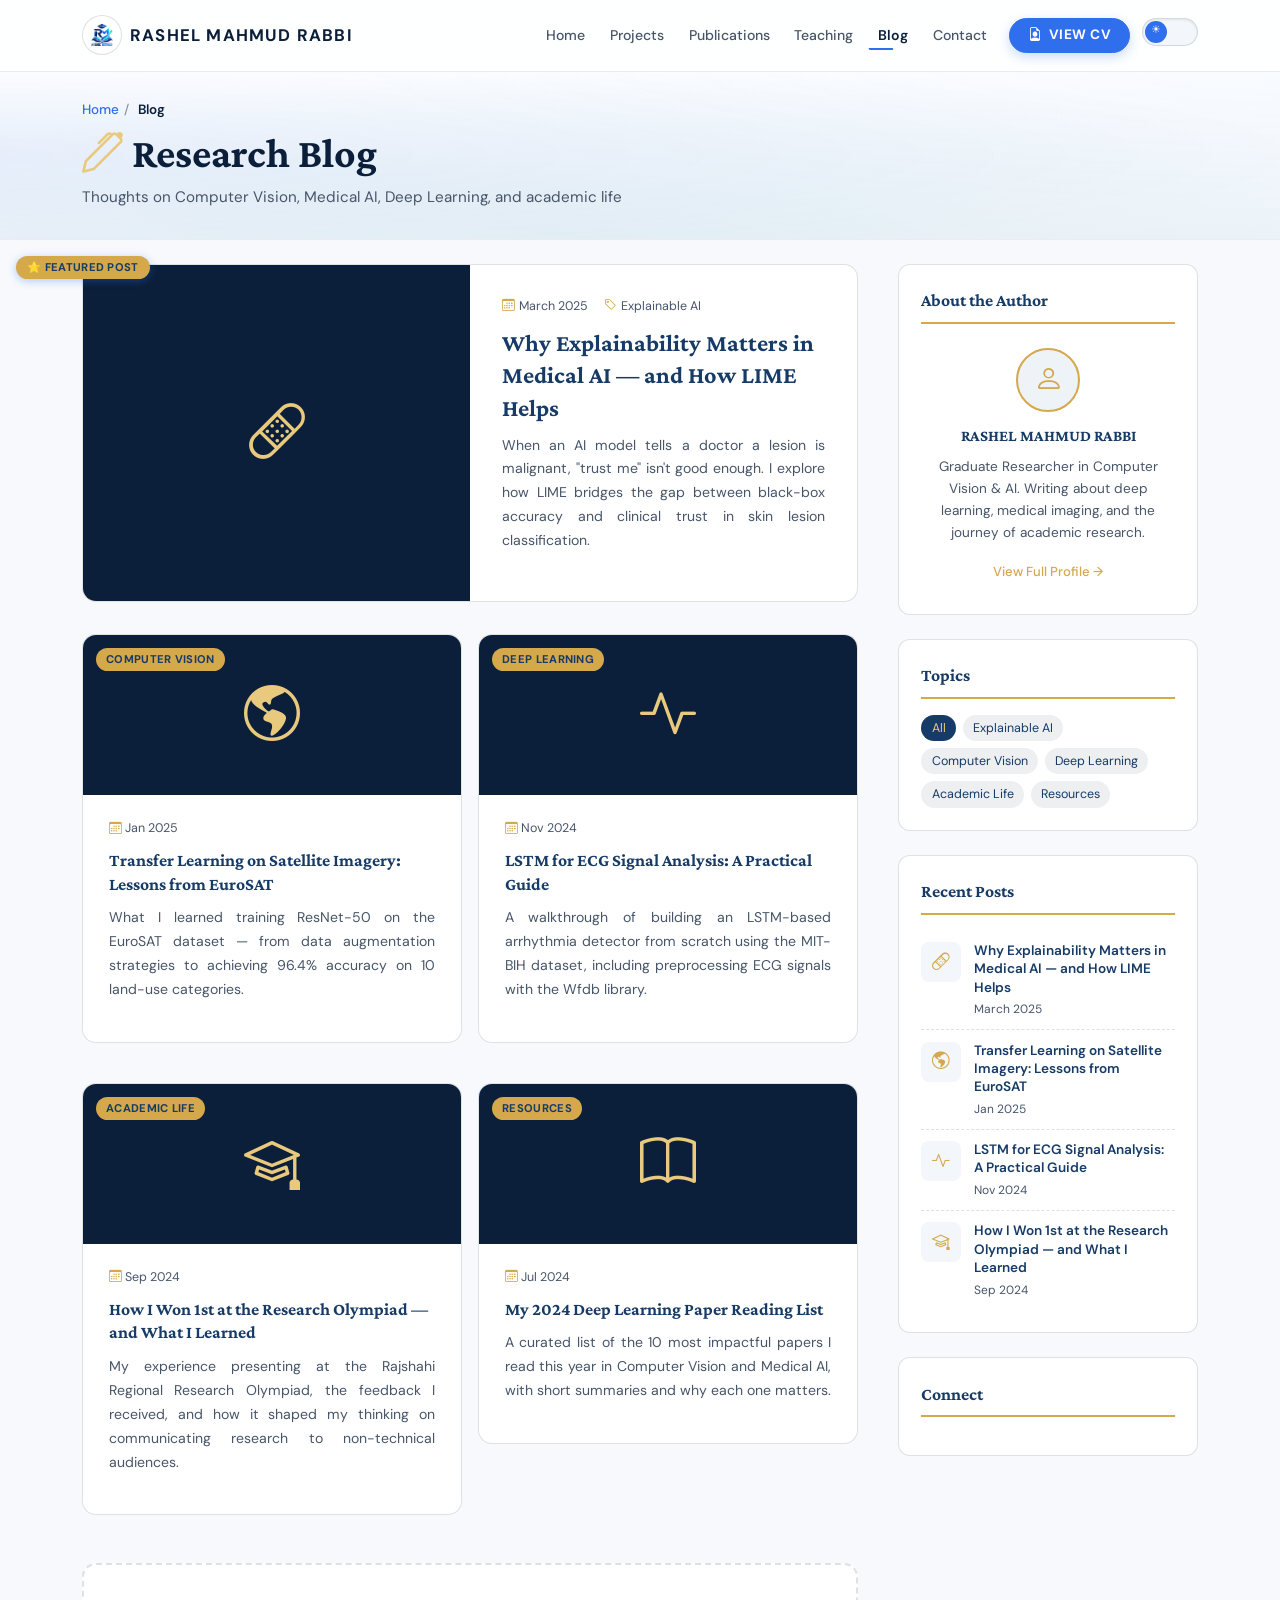
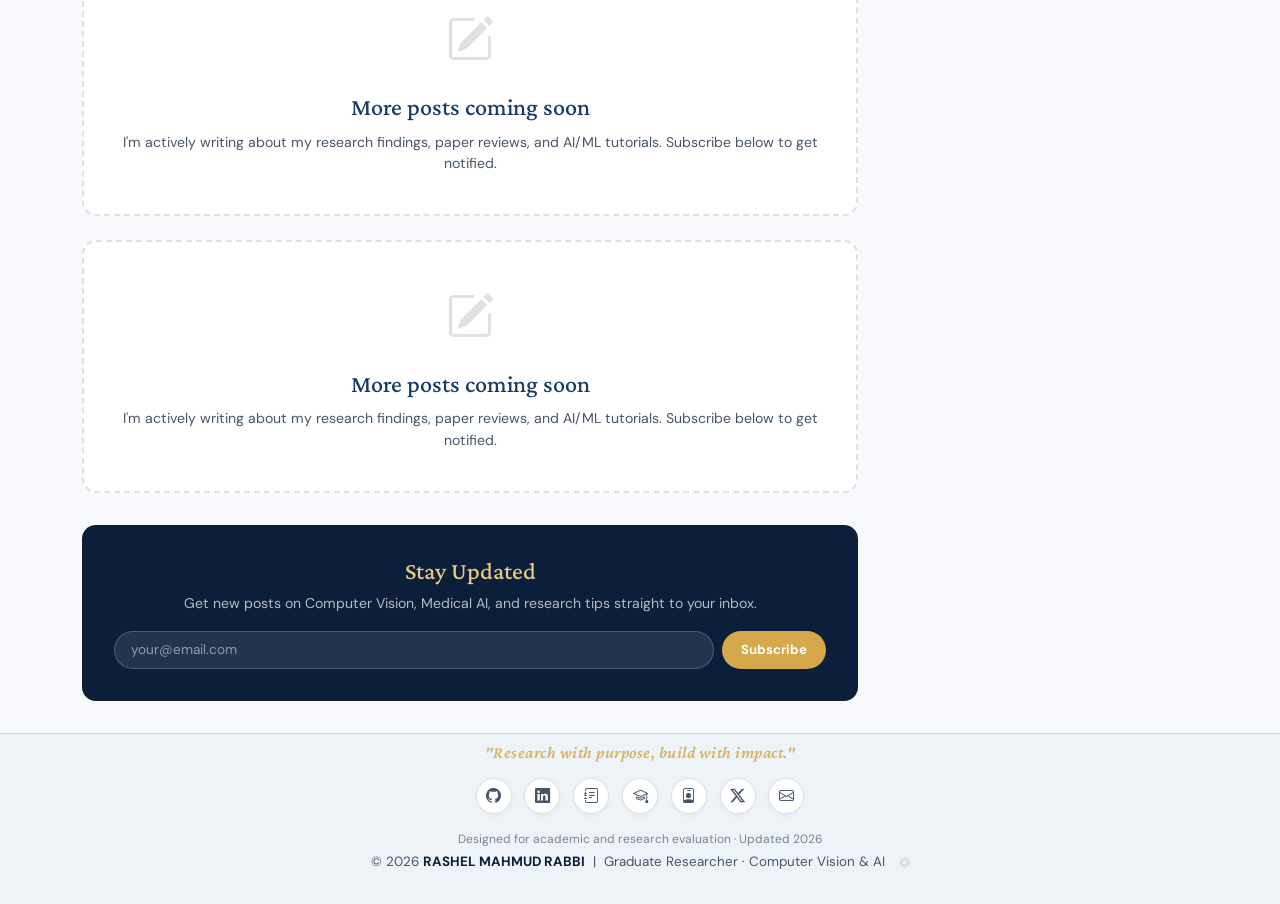
==== blog/index.html @ 988adbd8 "feat: add hidden admin panel icon to footer" ====
<!DOCTYPE html>
<html lang="en">
<head>
  <meta charset="UTF-8"/>
  <meta name="viewport" content="width=device-width, initial-scale=1.0"/>
  <title>Blog – RASHEL MAHMUD RABBI</title>
  <meta name="description" content="Research blog by Rashel Mahmud Rabbi focusing on Computer Vision, Medical AI, Deep Learning, and academic insights."/>
  <!-- Open Graph -->
  <meta property="og:type" content="blog"/>
  <meta property="og:title" content="Blog – RASHEL MAHMUD RABBI"/>
  <meta property="og:description" content="Thoughts on Computer Vision, Medical AI, Deep Learning, and academic life."/>
  <meta property="og:url" content="https://rashelmahmudrabbi.github.io/blog/index.html"/>
  <meta property="og:image" content="https://rashelmahmudrabbi.github.io/media/profile/Prof._Passport_size_image.jpg"/>
  <meta property="og:site_name" content="RASHEL MAHMUD RABBI"/>
  <!-- Twitter Card -->
  <meta name="twitter:card" content="summary_large_image"/>
  <meta name="twitter:title" content="Blog – RASHEL MAHMUD RABBI"/>
  <meta name="twitter:description" content="Thoughts on Computer Vision, Medical AI, Deep Learning, and academic life."/>
  <meta name="twitter:image" content="https://rashelmahmudrabbi.github.io/media/profile/Prof._Passport_size_image.jpg"/>
  <link rel="canonical" href="https://rashelmahmudrabbi.github.io/blog/index.html"/>
  <link rel="icon" type="image/svg+xml" href="data:image/svg+xml,%3Csvg xmlns='http://www.w3.org/2000/svg' width='32' height='32' viewBox='0 0 32 32'%3E%3Crect width='32' height='32' rx='6' fill='%230b1e3d'/%3E%3Ctext x='16' y='21' text-anchor='middle' font-family='Georgia,serif' font-size='13' font-weight='700' fill='%23b8862a'%3ERMR%3C/text%3E%3C/svg%3E"/>
  <link rel="preconnect" href="https://cdn.jsdelivr.net">
  <link rel="dns-prefetch" href="https://cdn.jsdelivr.net">
  <link rel="preconnect" href="https://portfolio-backend-u.vercel.app">
  <link rel="dns-prefetch" href="https://portfolio-backend-u.vercel.app">
  <link href="https://cdn.jsdelivr.net/npm/bootstrap@5.3.3/dist/css/bootstrap.min.css" rel="stylesheet"/>
  <link href="https://cdn.jsdelivr.net/npm/bootstrap-icons@1.11.3/font/bootstrap-icons.min.css" rel="stylesheet"/>
  <link href="https://fonts.googleapis.com/css2?family=Crimson+Pro:ital,wght@0,300;0,400;0,600;0,700;1,400&family=DM+Sans:wght@300;400;500;600&display=swap" rel="stylesheet"/>
  <link rel="stylesheet" href="../assets/css/styles.css?v=3.9"/>
  <!-- Early Theme Pre-paint Init to eliminate FOUC -->
  <script>
    (function() {
      try {
        const saved = localStorage.getItem('portfolio_theme');
        const prefersDark = window.matchMedia && window.matchMedia('(prefers-color-scheme: dark)').matches;
        if (saved === 'dark' || (!saved && prefersDark)) {
          document.documentElement.setAttribute('data-theme', 'dark');
        } else if (saved === 'light') {
          document.documentElement.setAttribute('data-theme', 'light');
        }
      } catch(e) {}
    })();
  </script>
  <!-- JSON-LD Structured Data -->
  <script type="application/ld+json">
  {
    "@context": "https://schema.org",
    "@type": "Blog",
    "name": "Research Blog – RASHEL MAHMUD RABBI",
    "url": "https://rashelmahmudrabbi.github.io/blog/index.html",
    "description": "Thoughts on Computer Vision, Medical AI, Deep Learning, and academic life.",
    "author": {
      "@type": "Person",
      "name": "RASHEL MAHMUD RABBI"
    }
  }
  </script>
  <style>
    /* BLOG LAYOUT */
    .blog-section{padding:1.5rem 0 2rem;}
    .blog-grid{display:grid;grid-template-columns:1fr 300px;gap:2.5rem;align-items:start;}

    /* POST CARDS */
    .post-card{background:var(--section-bg);border:1px solid var(--border);border-radius:14px;overflow:hidden;margin-bottom:1.5rem;transition:all .25s;}
    .post-card:hover{box-shadow:0 10px 35px rgba(11,30,61,.1);transform:translateY(-2px);}
    .post-img{height:200px;background:var(--navy-deep);display:flex;align-items:center;justify-content:center;font-size:3.5rem;color:var(--accent-warm-soft);position:relative;}
    .post-tag{position:absolute;top:.8rem;left:.8rem;background:var(--accent-warm);color:var(--navy);font-size:.7rem;font-weight:700;padding:.2rem .65rem;border-radius:20px;text-transform:uppercase;letter-spacing:.3px;}
    .post-body{padding:1.5rem 1.6rem;}
    .post-meta{display:flex;gap:1rem;font-size:.78rem;color:var(--text-mid);margin-bottom:.7rem;flex-wrap:wrap;}
    .post-meta span{display:flex;align-items:center;gap:.3rem;}
    .post-meta i{color:var(--accent-warm);}
    .post-title{font-family:'Crimson Pro',serif;font-size:1.3rem;font-weight:700;color:var(--navy);margin-bottom:.6rem;line-height:1.35;}
    .post-title a{color:inherit;text-decoration:none;transition:color .2s;}
    .post-title a:hover{color:var(--accent-warm);}
    .post-excerpt{font-size:.88rem;color:var(--text-mid);line-height:1.7;margin-bottom:1rem;text-align:justify;text-justify:inter-word;}
    .post-read-more{color:var(--accent-warm);font-size:.85rem;font-weight:600;text-decoration:none;display:inline-flex;align-items:center;gap:.4rem;transition:gap .2s;}
    .post-read-more:hover{color:var(--navy);gap:.7rem;}

    /* FEATURED POST */
    .featured-post{background:var(--section-bg);border:1px solid var(--border);border-radius:14px;overflow:hidden;margin-bottom:2rem;display:grid;grid-template-columns:1fr 1fr;}
    .featured-post .post-img{height:100%;min-height:240px;}
    .featured-post .post-body{padding:2rem;}
    .featured-post .post-title{font-size:1.5rem;}
    .featured-badge{display:inline-block;background:var(--accent-warm);color:var(--navy);font-size:.7rem;font-weight:700;padding:.2rem .7rem;border-radius:20px;margin-bottom:.8rem;text-transform:uppercase;letter-spacing:.3px;}

    /* SIDEBAR */
    .sidebar-card{background:var(--section-bg);border:1px solid var(--border);border-radius:12px;padding:1.4rem;margin-bottom:1.5rem;}
    .sidebar-title{font-family:'Crimson Pro',serif;font-size:1.1rem;font-weight:700;color:var(--navy);margin-bottom:1rem;padding-bottom:.5rem;border-bottom:2px solid var(--accent-warm);}
    .tag-cloud{display:flex;flex-wrap:wrap;gap:.4rem;}
    .tag{font-size:.78rem;background:rgba(11,30,61,.07);color:var(--navy);padding:.25rem .65rem;border-radius:20px;cursor:pointer;transition:all .2s;text-decoration:none;}
    .tag:hover, .tag.active{background:var(--navy);color:var(--accent-warm-soft);}
    .recent-post{display:flex;gap:.8rem;align-items:flex-start;padding:.7rem 0;border-bottom:1px dashed var(--border);cursor:pointer;}
    .recent-post:last-child{border-bottom:none;}
    .recent-icon{width:40px;height:40px;border-radius:8px;background:var(--surface-2);display:flex;align-items:center;justify-content:center;color:var(--accent-warm);font-size:1.1rem;flex-shrink:0;}
    .recent-title{font-size:.85rem;font-weight:600;color:var(--navy);line-height:1.35;margin-bottom:.2rem;}
    .recent-title a{color:inherit;text-decoration:none;}
    .recent-title a:hover{color:var(--accent-warm);}
    .recent-date{font-size:.75rem;color:var(--text-mid);}
    .about-widget{text-align:center;padding:.5rem 0;}
    .about-avatar{width:64px;height:64px;border-radius:50%;border:2px solid var(--accent-warm);background:var(--cream);display:flex;align-items:center;justify-content:center;font-size:1.8rem;color:var(--accent-warm);margin:0 auto .8rem;}
    .about-widget p{font-size:.85rem;color:var(--text-mid);line-height:1.6;}
    .about-widget a{color:var(--accent-warm);font-size:.82rem;font-weight:500;text-decoration:none;}

    /* COMING SOON STATE */
    .coming-soon{text-align:center;padding:2.5rem 2rem;background:var(--section-bg);border:2px dashed var(--border);border-radius:14px;}
    .coming-soon i{font-size:3rem;color:var(--border);display:block;margin-bottom:1rem;}
    .coming-soon h4{font-family:'Crimson Pro',serif;color:var(--navy);margin-bottom:.6rem;}
    .coming-soon p{font-size:.88rem;color:var(--text-mid);margin:0;}

    /* NEWSLETTER */
    .newsletter-card{background:var(--navy-deep);border-radius:14px;padding:2rem;text-align:center;margin-top:2rem;}
    [data-theme="dark"] .newsletter-card{background:var(--surface);border:1px solid var(--line);}
    .newsletter-card h4{font-family:'Crimson Pro',serif;color:var(--accent-warm-soft);margin-bottom:.5rem;}
    .newsletter-card p{color:rgba(255,255,255,.7);font-size:.88rem;margin-bottom:1rem;}
    [data-theme="dark"] .newsletter-card p{color:var(--ink-soft);}
    .newsletter-input{display:flex;gap:.5rem;}
    .newsletter-input input{flex:1;border:none;border-radius:25px;padding:.5rem 1rem;font-size:.85rem;background:rgba(255,255,255,.1);color:#fff;border:1px solid rgba(255,255,255,.2);}
    [data-theme="dark"] .newsletter-input input{background:var(--surface-2);color:var(--ink);border-color:var(--line);}
    .newsletter-input input::placeholder{color:rgba(255,255,255,.5);}
    .newsletter-input button{background:var(--accent-warm);border:none;color:#ffffff;font-weight:700;font-size:.82rem;padding:.5rem 1.2rem;border-radius:25px;transition:background .2s;white-space:nowrap;}
    .newsletter-input button:hover{background:var(--accent-warm-soft);}
    [data-theme="dark"] .newsletter-input button{color:#0B1F3A;}

    @media(max-width:900px){
      .blog-grid{grid-template-columns:1fr;}
      .featured-post{grid-template-columns:1fr;}
      .featured-post .post-img{height:200px;}
    }
  </style>
</head>
<body><div id="scrollProgress"></div><div class="page-transition-overlay" id="pageTransitionOverlay"></div>
<a class="skip-to-content" href="#main-content">Skip to main content</a>
<div class="reading-progress" id="readingProgress"></div>

<!-- NAVBAR -->
<nav class="navbar navbar-expand-lg">
  <div class="container">
    <a class="navbar-brand d-flex align-items-center" href="../index.html" id="navBrand">
      <img src="../media/profile/logo.png" alt="Logo" class="navbar-logo me-2" style="max-height: 40px; width: auto; object-fit: contain;">
      RASHEL MAHMUD RABBI
    </a>
    <button class="navbar-toggler" type="button" data-bs-toggle="collapse" data-bs-target="#navMenu" aria-label="Toggle navigation">
      <span class="navbar-toggler-icon"></span>
    </button>
    <div class="collapse navbar-collapse" id="navMenu">
      <ul class="navbar-nav ms-auto align-items-center gap-1">
        <li class="nav-item"><a class="nav-link" href="../index.html">Home</a></li>
        <li class="nav-item"><a class="nav-link" href="../projects/index.html">Projects</a></li>
        <li class="nav-item"><a class="nav-link" href="../publications/index.html">Publications</a></li>
        <li class="nav-item"><a class="nav-link" href="../teaching/index.html">Teaching</a></li>
        <li class="nav-item"><a class="nav-link active" href="../blog/index.html">Blog</a></li>
        <li class="nav-item"><a class="nav-link" href="../contact/index.html">Contact</a></li>

        <!-- CV ACTION BUTTON -->
        <li class="nav-item ms-lg-2 my-2 my-lg-0">
          <a class="nav-cv-btn text-decoration-none" data-magnetic="0.2" href="https://drive.google.com/file/d/1ezs8hs6v_8_XickPu8nDRnsOSmf9bYvE/view?usp=sharing" target="_blank">
            <i class="bi bi-file-earmark-person"></i> View CV
          </a>
        </li>

        <!-- THEME TOGGLE -->
        <li class="nav-item ms-lg-2">
          <button id="themeToggle" aria-label="Toggle dark mode" onclick="toggleTheme()"><span class="knob">☀</span></button>
        </li>
      </ul>
    </div>
  </div>
</nav>

<section class="page-hero">
  <div class="container">
    <div class="breadcrumb-nav mb-2">
      <a href="../index.html">Home</a><span>/</span><span class="breadcrumb-current">Blog</span>
    </div>
    <h1><i class="bi bi-pen me-2" style="color:var(--accent-warm-soft)"></i>Research Blog</h1>
    <p>Thoughts on Computer Vision, Medical AI, Deep Learning, and academic life</p>
  </div>
</section>

<div class="blog-section">
  <div class="container">
    <div class="blog-grid">

      <!-- MAIN CONTENT -->
      <div>

        <!-- POSTS CONTAINER -->
        <div id="blogPostsContainer">
          <div class="blog-card featured"><div class="blog-card-img skeleton" style="height:220px;"></div><div class="blog-card-body"><div class="skeleton skeleton-line-sm" style="width:120px;"></div><div class="skeleton skeleton-line-lg" style="width:70%;margin-top:.5rem;"></div><div class="skeleton skeleton-line mt-3" style="width:95%;"></div><div class="skeleton skeleton-line" style="width:85%;"></div></div></div>
          <div class="blog-card"><div class="blog-card-body"><div class="skeleton skeleton-line-sm" style="width:100px;"></div><div class="skeleton skeleton-line-lg" style="width:80%;margin-top:.5rem;"></div><div class="skeleton skeleton-line mt-3" style="width:100%;"></div><div class="skeleton skeleton-line" style="width:75%;"></div></div></div>
          <div class="blog-card"><div class="blog-card-body"><div class="skeleton skeleton-line-sm" style="width:110px;"></div><div class="skeleton skeleton-line-lg" style="width:75%;margin-top:.5rem;"></div><div class="skeleton skeleton-line mt-3" style="width:90%;"></div><div class="skeleton skeleton-line" style="width:65%;"></div></div></div>
        </div>

        <!-- COMING SOON note -->
        <div class="coming-soon mt-4">
          <i class="bi bi-pencil-square"></i>
          <h4>More posts coming soon</h4>
          <p>I'm actively writing about my research findings, paper reviews, and AI/ML tutorials. Subscribe below to get notified.</p>
        </div>

        <!-- NEWSLETTER -->
        <div class="newsletter-card">
          <h4>Stay Updated</h4>
          <p>Get new posts on Computer Vision, Medical AI, and research tips straight to your inbox.</p>
          <div id="newsletter-form-wrap">
            <form id="newsletter-form"
                  action="https://formspree.io/f/xdabpnne"
                  method="POST"
                  onsubmit="handleSubscribe(event)">
              <input type="hidden" name="_subject" value="New subscriber – Rashel's Blog"/>
              <div class="newsletter-input">
                <input type="email" name="email" placeholder="your@email.com" required/>
                <button type="submit" id="sub-btn">Subscribe</button>
              </div>
            </form>
            <div id="newsletter-success" style="display:none;color:var(--accent-warm-soft);font-size:.9rem;margin-top:.8rem;font-weight:500;">
              ✓ Thank you! You'll hear from me when I publish new posts.
            </div>
            <div id="newsletter-error" style="display:none;color:#f88;font-size:.85rem;margin-top:.8rem;">
              Something went wrong. Please try again or email me directly.
            </div>
          </div>
        </div>

      </div><!-- end main -->

      <!-- SIDEBAR -->
      <div>

        <div class="sidebar-card">
          <div class="sidebar-title">About the Author</div>
          <div class="about-widget">
            <div class="about-avatar"><i class="bi bi-person"></i></div>
            <strong style="font-family:'Crimson Pro',serif;color:var(--navy);font-size:1rem;" id="authorName">RASHEL MAHMUD RABBI</strong>
            <p class="mt-2" id="authorBio">Graduate Researcher in Computer Vision &amp; AI. Writing about deep learning, medical imaging, and the journey of academic research.</p>
            <a href="../index.html">View Full Profile →</a>
          </div>
        </div>

        <div class="sidebar-card">
          <div class="sidebar-title">Topics</div>
          <div class="tag-cloud" id="tagCloud"></div>
        </div>

        <div class="sidebar-card">
          <div class="sidebar-title">Recent Posts</div>
          <div id="recentPostsList"></div>
        </div>

        <div class="sidebar-card">
          <div class="sidebar-title">Connect</div>
          <div class="d-flex flex-column gap-2" id="connectLinks"></div>
        </div>

      </div><!-- end sidebar -->
    </div><!-- end blog-grid -->
  </div>
</div>

</main>
  <!-- FOOTER -->
  <footer>
    <div class="container">
      <div class="footer-tagline">"Research with purpose, build with impact."</div>
      <div class="footer-social-row" id="footerSocials">
        <a class="footer-social-link" href="https://github.com/rashelmahmudrabbi" target="_blank" title="GitHub"
          aria-label="GitHub"><i class="bi bi-github"></i></a>
        <a class="footer-social-link" href="https://www.linkedin.com/in/rashelmahmudrabbi" target="_blank"
          title="LinkedIn" aria-label="LinkedIn"><i class="bi bi-linkedin"></i></a>
        <a class="footer-social-link" href="https://www.researchgate.net/profile/rashel-mahmud-rabbi" target="_blank"
          title="ResearchGate" aria-label="ResearchGate"><i class="bi bi-journal-text"></i></a>
        <a class="footer-social-link" href="https://scholar.google.com/citations?hl=en&user=agrATD8AAAAJ"
          target="_blank" title="Google Scholar" aria-label="Google Scholar"><i class="bi bi-mortarboard"></i></a>
        <a class="footer-social-link" href="https://orcid.org/0009-0004-6070-4496" target="_blank" title="ORCID"
          aria-label="ORCID"><i class="bi bi-person-badge"></i></a>
        <a class="footer-social-link" href="https://x.com/rashel_m_rabbi" target="_blank" title="X (Twitter)"
          aria-label="X (Twitter)"><i class="bi bi-twitter-x"></i></a>
        <a class="footer-social-link" href="https://mail.google.com/mail/?view=cm&fs=1&to=raselmahud6757@gmail.com" target="_blank" title="Email" aria-label="Email"><i
            class="bi bi-envelope"></i></a>
      </div>
      <p class="mb-1" id="footerText" style="font-size:.75rem;opacity:.7;">Designed for academic and research evaluation &middot; Updated 2026</p>
      <p class="mb-0">
        © <span id="footerYear">2026</span> <strong id="footerName" class="footer-name">RASHEL MAHMUD RABBI</strong>
        &nbsp;|&nbsp; <span id="footerTitle">Graduate Researcher · Computer Vision &amp; AI</span> <a href="https://portfolio-backend-u.vercel.app/admin" class="footer-admin-link" target="_blank" title="Admin Panel"><i class="bi bi-gear-fill"></i></a>
      </p>
    </div>
  </footer>

<button id="scrollTop" aria-label="Scroll to top"><i class="bi bi-arrow-up"></i></button>
<script src="https://cdn.jsdelivr.net/npm/bootstrap@5.3.3/dist/js/bootstrap.bundle.min.js"></script>
<script src="../assets/js/theme.js"></script>
<script>
  async function handleSubscribe(e) {
    e.preventDefault();
    const btn = document.getElementById('sub-btn');
    const form = document.getElementById('newsletter-form');
    const successMsg = document.getElementById('newsletter-success');
    const errorMsg = document.getElementById('newsletter-error');
    btn.textContent = 'Sending…';
    btn.disabled = true;
    errorMsg.style.display = 'none';
    try {
      const res = await fetch(form.action, {
        method: 'POST',
        body: new FormData(form),
        headers: { 'Accept': 'application/json' }
      });
      if (res.ok) {
        form.style.display = 'none';
        successMsg.style.display = 'block';
      } else {
        throw new Error('Server error');
      }
    } catch {
      errorMsg.style.display = 'block';
      btn.textContent = 'Subscribe';
      btn.disabled = false;
    }
  }

  // Share blog post
  function shareBlogPost(platform, title, url) {
    const encodedTitle = encodeURIComponent(title);
    const encodedUrl = encodeURIComponent(url || window.location.href);
    const urls = {
      twitter: `https://twitter.com/intent/tweet?text=${encodedTitle}&url=${encodedUrl}`,
      linkedin: `https://www.linkedin.com/sharing/share-offsite/?url=${encodedUrl}`,
      copy: null
    };
    if (platform === 'copy') {
      navigator.clipboard.writeText(url || window.location.href);
      return;
    }
    window.open(urls[platform], '_blank', 'width=600,height=400');
  }

  // Navbar scroll + Reading progress + Back-to-top
  window.addEventListener('scroll', () => {
    const navbar = document.querySelector('.navbar');
    const scrollTopBtn = document.getElementById('scrollTop');
    const progressBar = document.getElementById('readingProgress');
    if (navbar) navbar.classList.toggle('navbar-scrolled', window.scrollY > 60);
    if (scrollTopBtn) scrollTopBtn.classList.toggle('visible', window.scrollY > 400);
    if (progressBar) {
      const scrollTop = window.scrollY;
      const docHeight = document.documentElement.scrollHeight - window.innerHeight;
      progressBar.style.width = docHeight > 0 ? (scrollTop / docHeight * 100) + '%' : '0%';
    }
  });
  const scrollTopBtn = document.getElementById('scrollTop');
  if (scrollTopBtn) scrollTopBtn.addEventListener('click', () => window.scrollTo({ top: 0, behavior: 'smooth' }));
</script>
<script src="../assets/js/config.js?v=3.9"></script>
<script src="../assets/js/api.js?v=3.9"></script>
<script src="../assets/js/site-blog.js?v=3.9"></script>
<script src="../assets/js/interactions.js?v=3.9"></script></body>
</html>
---- assets/css/styles.css ----
/* ============ DESIGN TOKENS ============ */
:root {
  --bg: #F7F9FC;
  --bg-alt: #EEF3F8;
  --surface: #FFFFFF;
  --surface-2: #F3F6FA;
  --ink: #0F172A;
  --ink-soft: #475569;
  --ink-faint: #7C8A9A;
  --navy: #173B67;
  --navy-light: #23528A;
  --navy-deep: #0B1F3A;
  --gold: #2F6FED;
  --gold-soft: #6B9AF5;
  --gold-tint: #E7F0FF;
  --sage: #168B8B;
  --line: rgba(15, 23, 42, 0.13);
  --line-soft: rgba(15, 23, 42, 0.08);
  --shadow: 0 24px 60px -30px rgba(11, 31, 58, 0.28);
  --radius-s: 6px;
  --radius-m: 12px;
  --radius-l: 18px;
  --ease: cubic-bezier(.22, 1, .36, 1);
  --accent-warm: #D4A84B;
  --accent-warm-soft: #E8C97D;
  --accent-warm-tint: rgba(212, 168, 75, 0.08);

  /* Badge semantic tokens */
  --badge-conference-bg: #D8E7FF;
  --badge-conference-text: #2F6FED;
  --badge-thesis-bg: #EDE9FE;
  --badge-thesis-text: #6D28D9;
  --badge-preprint-bg: #FEF3C7;
  --badge-preprint-text: #D97706;
  --badge-book-bg: #FCE7F3;
  --badge-book-text: #BE185D;
  --badge-published-bg: #DEF7EC;
  --badge-published-text: #03543F;
  --badge-accepted-bg: #E1EFFE;
  --badge-accepted-text: #1E429F;
  --badge-completed-bg: #DEF7EC;
  --badge-completed-text: #03543F;
  --badge-review-bg: #FEF08A;
  --badge-review-text: #854D0E;
  --badge-preprint-status-bg: #EDEBFE;
  --badge-preprint-status-text: #5521B5;

  /* Header, Hero, Spotlight & Footer Theme Tokens (Light Mode Defaults) */
  --navbar-bg: color-mix(in srgb, var(--surface) 88%, transparent);
  --navbar-bg-scrolled: color-mix(in srgb, var(--surface) 96%, transparent);
  --navbar-border: var(--line-soft);
  --navbar-brand: var(--navy-deep);
  --navbar-link: var(--ink-soft);
  --navbar-link-active: var(--navy-deep);
  --hero-bg: linear-gradient(180deg, #FFFFFF 0%, #F4F8FC 60%, #EEF4FA 100%);
  --hero-border: var(--line-soft);
  --hero-text-primary: var(--navy-deep);
  --hero-title-color: var(--navy);
  --spotlight-bg: linear-gradient(145deg, #FFFFFF 0%, #F8FAFD 100%);
  --spotlight-border: rgba(47, 111, 237, 0.18);
  --spotlight-shadow: 0 16px 40px -12px rgba(11, 31, 58, 0.08);
  --spotlight-title: var(--navy-deep);
  --spotlight-desc: var(--ink-soft);
  --footer-bg: #EEF3F8;
  --footer-color: var(--ink-soft);
  --footer-heading: var(--navy-deep);
  --footer-border: var(--line);
  --wave-fill: #EEF3F8;
  
  /* Legacy variables for backwards compatibility */
  --navy-mid: var(--navy);
  --navy-lt:  var(--gold-soft);
  --gold-lt:  var(--gold-soft);
  --cream:    var(--bg-alt);
  --off-white:var(--bg);
  --text-dark:var(--ink);
  --text-mid: var(--ink-soft);
  --border:   var(--line);
  --section-bg:var(--surface);
  --slate:    var(--ink-faint);
  --slate-lt: var(--surface-2);
}

[data-theme="dark"] {
  --bg: #151C28;
  --bg-alt: #1B2534;
  --surface: #202C3D;
  --surface-2: #263449;
  --ink: #F1F5F9;
  --ink-soft: #C0CBD8;
  --ink-faint: #A0B1C5;
  --navy: #9FC5FF;
  --navy-deep: #10243D;
  --gold: #78A9FF;
  --gold-soft: #A9C8FF;
  --gold-tint: #223754;
  --sage: #63C7C4;
  --line: rgba(241, 245, 249, 0.17);
  --line-soft: rgba(241, 245, 249, 0.10);
  --shadow: 0 24px 70px -30px rgba(0, 0, 0, 0.48);
  --accent-warm: #E8C97D;
  --accent-warm-soft: #F5E0AA;
  --accent-warm-tint: rgba(232, 201, 125, 0.1);

  /* Dark Header, Hero, Spotlight & Footer Overrides */
  --navbar-bg: color-mix(in srgb, var(--bg) 90%, transparent);
  --navbar-bg-scrolled: color-mix(in srgb, var(--bg) 85%, transparent);
  --navbar-border: var(--line-soft);
  --navbar-brand: var(--gold);
  --navbar-link: var(--ink-soft);
  --navbar-link-active: var(--ink);
  --hero-bg: var(--surface);
  --hero-border: var(--line-soft);
  --hero-text-primary: var(--ink);
  --hero-title-color: var(--gold);
  --spotlight-bg: linear-gradient(145deg, rgba(22, 33, 52, 0.82), rgba(14, 22, 38, 0.9));
  --spotlight-border: rgba(120, 169, 255, 0.18);
  --spotlight-shadow: 0 24px 64px rgba(0, 0, 0, 0.55);
  --spotlight-title: #F1F5F9;
  --spotlight-desc: rgba(241, 245, 249, 0.6);
  --footer-bg: #0D1522;
  --footer-color: var(--ink-faint);
  --footer-heading: #FFFFFF;
  --footer-border: var(--line);
  --wave-fill: #0D1522;

  /* Dark badge overrides */
  --badge-conference-bg: rgba(47, 111, 237, 0.18);
  --badge-conference-text: #93B8FF;
  --badge-thesis-bg: rgba(109, 40, 217, 0.2);
  --badge-thesis-text: #B794F6;
  --badge-preprint-bg: rgba(217, 119, 6, 0.2);
  --badge-preprint-text: #FCD34D;
  --badge-book-bg: rgba(190, 24, 93, 0.2);
  --badge-book-text: #F9A8D4;
  --badge-published-bg: rgba(3, 84, 63, 0.25);
  --badge-published-text: #31C48D;
  --badge-accepted-bg: rgba(30, 66, 159, 0.2);
  --badge-accepted-text: #93B8FF;
  --badge-completed-bg: rgba(3, 84, 63, 0.25);
  --badge-completed-text: #31C48D;
  --badge-review-bg: rgba(133, 77, 14, 0.25);
  --badge-review-text: #FACC15;
  --badge-preprint-status-bg: rgba(109, 40, 217, 0.18);
  --badge-preprint-status-text: #B794F6;
}

html {
  scroll-behavior: smooth;
  scroll-padding-top: 80px;
}

body {
  font-family: 'DM Sans', sans-serif;
  background: var(--off-white);
  color: var(--text-dark);
  font-size: 16px;
}

h1, h2, h3, h4, h5 {
  font-family: 'Crimson Pro', serif;
}

/* NAVBAR */
.navbar { 
  background: var(--navbar-bg);
  padding: .65rem 0;
  position: sticky;
  top: 0;
  z-index: 1000; 
  backdrop-filter: blur(16px);
  -webkit-backdrop-filter: blur(16px);
  border-bottom: 1px solid var(--navbar-border);
  transition: transform 0.4s var(--ease), background 0.4s var(--ease), border-color 0.4s var(--ease), padding 0.4s var(--ease), box-shadow 0.4s var(--ease);
}

.navbar.navbar-scrolled {
  padding: .35rem 0;
  background: var(--navbar-bg-scrolled) !important;
  box-shadow: 0 4px 20px rgba(15, 23, 42, 0.08);
  border-bottom: 1px solid var(--navbar-border) !important;
  backdrop-filter: blur(20px) saturate(1.8);
  -webkit-backdrop-filter: blur(20px) saturate(1.8);
}

[data-theme="dark"] .navbar {
  background: var(--navbar-bg);
  border-bottom: 1px solid var(--navbar-border);
}

[data-theme="dark"] .navbar.navbar-scrolled {
  background: var(--navbar-bg-scrolled) !important;
  border-bottom: 1px solid var(--navbar-border) !important;
  box-shadow: 0 4px 20px rgba(0, 0, 0, 0.4);
}

.navbar-brand {
  color: var(--navbar-brand) !important;
  font-family: 'DM Sans', sans-serif;
  font-size: 1.05rem;
  font-weight: 700;
  letter-spacing: 1.2px;
  text-transform: uppercase;
  transition: color 0.2s ease;
}

.navbar-brand:hover {
  color: var(--gold) !important;
}

.brand-mark {
  color: var(--gold);
  font-weight: 800;
  margin-right: 4px;
}

.navbar .nav-link {
  color: var(--navbar-link) !important;
  font-family: 'DM Sans', sans-serif;
  font-size: .88rem;
  font-weight: 500;
  letter-spacing: 0;
  text-transform: none;
  padding: .35rem .65rem !important;
  border-radius: 6px;
  transition: all .25s ease;
  position: relative;
}

.navbar .nav-link::after {
  content: '';
  position: absolute;
  width: 0;
  height: 2px;
  bottom: 0px;
  left: 50%;
  background-color: var(--gold);
  transition: all 0.3s ease-in-out;
  transform: translateX(-50%);
}

.navbar .nav-link:hover,
.navbar .nav-link.active {
  color: var(--navbar-link-active) !important;
  font-weight: 600;
  background: transparent;
}

.navbar .nav-link:hover::after,
.navbar .nav-link.active::after {
  width: 70%;
}

[data-theme="dark"] .navbar .nav-link {
  color: var(--navbar-link) !important;
}

[data-theme="dark"] .navbar .nav-link:hover,
[data-theme="dark"] .navbar .nav-link.active {
  color: var(--navbar-link-active) !important;
  background: transparent;
}

/* NAVBAR TOGGLER (High Contrast in Light & Dark Mode) */
.navbar-toggler {
  border-color: var(--line);
  padding: .35rem .65rem;
  border-radius: 8px;
}

.navbar-toggler:focus {
  box-shadow: 0 0 0 3px rgba(47, 111, 237, 0.25);
}

.navbar-toggler-icon {
  background-image: url("data:image/svg+xml,%3csvg xmlns='http://www.w3.org/2000/svg' viewBox='0 0 30 30'%3e%3cpath stroke='rgba%2815, 23, 42, 0.85%29' stroke-linecap='round' stroke-miterlimit='10' stroke-width='2' d='M4 7h22M4 15h22M4 23h22'/%3e%3c/svg%3e");
}

[data-theme="dark"] .navbar-toggler-icon {
  background-image: url("data:image/svg+xml,%3csvg xmlns='http://www.w3.org/2000/svg' viewBox='0 0 30 30'%3e%3cpath stroke='rgba%28241, 245, 249, 0.85%29' stroke-linecap='round' stroke-miterlimit='10' stroke-width='2' d='M4 7h22M4 15h22M4 23h22'/%3e%3c/svg%3e");
}

@media (max-width: 991.98px) {
  .navbar-collapse {
    background: var(--surface);
    border: 1px solid var(--line);
    border-radius: 12px;
    padding: 1rem 1.2rem;
    margin-top: 0.75rem;
    box-shadow: 0 16px 36px rgba(15, 23, 42, 0.1);
  }
  [data-theme="dark"] .navbar-collapse {
    box-shadow: 0 16px 40px rgba(0, 0, 0, 0.5);
  }
}

/* NAVBAR DROPDOWN */
.navbar .dropdown-menu {
  background: var(--surface);
  border: 1px solid var(--line);
  border-radius: 12px;
  box-shadow: 0 12px 36px rgba(0, 0, 0, 0.2);
  padding: .5rem;
  min-width: 175px;
  margin-top: .5rem;
}

[data-theme="dark"] .navbar .dropdown-menu {
  background: var(--surface);
  border-color: var(--line);
  box-shadow: 0 16px 40px rgba(0, 0, 0, 0.45);
}

.navbar .dropdown-item {
  font-family: 'DM Sans', sans-serif;
  font-size: .84rem;
  font-weight: 500;
  color: var(--ink) !important;
  padding: .5rem .8rem;
  border-radius: 6px;
  transition: all .15s ease;
  display: flex;
  align-items: center;
  gap: .5rem;
}

.navbar .dropdown-item:hover {
  background: var(--gold-tint);
  color: var(--gold) !important;
}

[data-theme="dark"] .navbar .dropdown-item:hover {
  background: var(--surface-2);
  color: var(--gold) !important;
}

/* VIEW ALL BUTTON (theme-aware) */
.btn-view-all {
  background: transparent;
  border: 1.5px solid var(--navy);
  color: var(--navy);
  border-radius: 25px;
  font-family: 'DM Sans', sans-serif;
  font-size: .85rem;
  font-weight: 600;
  transition: all .3s ease;
}
.btn-view-all:hover {
  background: var(--navy);
  color: var(--gold-soft);
  border-color: var(--navy);
}
[data-theme="dark"] .btn-view-all {
  border-color: var(--gold);
  color: var(--gold);
}
[data-theme="dark"] .btn-view-all:hover {
  background: var(--gold);
  color: var(--navy-deep);
  border-color: var(--gold);
}

/* NAVBAR CV CTA BUTTON */
.nav-cv-btn {
  display: inline-flex;
  align-items: center;
  gap: .4rem;
  background: var(--gold);
  color: #FFFFFF !important;
  border: 1px solid var(--gold);
  padding: .4rem 1.1rem !important;
  border-radius: 25px;
  font-family: 'DM Sans', sans-serif;
  font-size: .85rem;
  font-weight: 700;
  text-transform: uppercase;
  letter-spacing: .5px;
  text-decoration: none;
  cursor: pointer;
  transition: all .3s cubic-bezier(0.4, 0, 0.2, 1);
  box-shadow: 0 4px 12px rgba(47, 111, 237, 0.25);
}

.nav-cv-btn:hover,
.nav-cv-btn:focus {
  background: var(--gold-soft);
  border-color: var(--gold-soft);
  color: #FFFFFF !important;
  transform: translateY(-2px) scale(1.02);
  box-shadow: 0 6px 18px rgba(47, 111, 237, 0.35);
}

[data-theme="dark"] .nav-cv-btn {
  background: var(--gold);
  color: #0B1F3A !important;
  border-color: var(--gold);
}

[data-theme="dark"] .nav-cv-btn:hover,
[data-theme="dark"] .nav-cv-btn:focus {
  background: var(--gold-soft);
  color: #0B1F3A !important;
}

.cv-dropdown-menu {
  min-width: 210px;
  padding: .6rem;
  background: var(--surface);
  border: 1px solid var(--line);
  border-radius: 12px;
  box-shadow: 0 16px 36px rgba(0, 0, 0, 0.25);
}

.cv-dropdown-item {
  display: flex;
  align-items: center;
  gap: .75rem;
  padding: .6rem .85rem;
  font-size: .88rem;
  font-weight: 600;
  border-radius: 8px;
  color: var(--ink) !important;
  text-decoration: none;
  transition: all .15s ease;
  cursor: pointer;
}

.cv-dropdown-item i {
  font-size: 1.15rem;
  color: var(--gold);
  flex-shrink: 0;
}

.cv-dropdown-title {
  color: var(--ink);
  font-weight: 600;
  line-height: 1.2;
}

.cv-dropdown-sub {
  display: block;
  font-size: 0.73rem;
  font-weight: 400;
  color: var(--ink-soft);
  margin-top: 2px;
}

.cv-dropdown-item:hover {
  background: var(--gold-tint);
}

.cv-dropdown-item:hover .cv-dropdown-title {
  color: var(--gold);
}

[data-theme="dark"] .cv-dropdown-menu {
  background: #1B2534;
  border: 1px solid rgba(255, 255, 255, 0.12);
  box-shadow: 0 20px 45px rgba(0, 0, 0, 0.5);
}

[data-theme="dark"] .cv-dropdown-title {
  color: #F1F5F9;
}

[data-theme="dark"] .cv-dropdown-sub {
  color: #94A3B8 !important;
}

[data-theme="dark"] .cv-dropdown-item:hover {
  background: rgba(47, 111, 237, 0.18);
}

[data-theme="dark"] .cv-dropdown-item:hover .cv-dropdown-title {
  color: #78A9FF;
}

[data-theme="dark"] .cv-dropdown-item:hover i {
  color: #78A9FF;
}

/* CV VIEWER MODAL */
.cv-modal .modal-content {
  background: var(--surface);
  border: 1px solid var(--line);
  border-radius: 16px;
  box-shadow: 0 24px 70px rgba(0, 0, 0, 0.4);
  overflow: hidden;
}

.cv-modal-header {
  padding: 1rem 1.4rem;
  background: var(--surface-2);
  border-bottom: 1px solid var(--line);
  display: flex;
  align-items: center;
  justify-content: space-between;
}

.cv-modal-header h5 {
  font-family: 'DM Sans', sans-serif;
  font-size: 1.1rem;
  font-weight: 700;
  color: var(--ink);
  margin: 0;
  display: flex;
  align-items: center;
  gap: .5rem;
}

.cv-modal-body {
  padding: 0;
  height: 80vh;
  min-height: 500px;
  position: relative;
  background: #525659;
}

.cv-iframe {
  width: 100%;
  height: 100%;
  border: none;
}

/* HERO (HOME PAGE) */
#hero { 
  background: var(--hero-bg);
  color: var(--ink);
  padding: 2.2rem 0 2.4rem;
  position: relative;
  overflow: hidden; 
  border-bottom: 1px solid var(--hero-border);
  transition: background .5s var(--ease), color .5s var(--ease);
}

#hero .container {
  position: relative;
  z-index: 1;
}

[data-theme="dark"] #hero {
  background: var(--hero-bg);
  color: var(--ink);
  border-bottom: 1px solid var(--hero-border);
}

.hero-avatar-wrap {
  position: relative;
  display: inline-block;
}

.hero-avatar {
  width: 160px;
  height: 160px;
  border-radius: 50%;
  border: 4px solid #FFFFFF;
  object-fit: cover;
  object-position: center 15%;
  box-shadow: 0 12px 32px rgba(15, 23, 42, 0.12), 0 0 0 2px rgba(47, 111, 237, 0.25);
  display: block;
  transition: all .3s var(--ease);
}

[data-theme="dark"] .hero-avatar {
  border-color: var(--gold);
  box-shadow: 0 12px 36px rgba(0, 0, 0, .45);
}

.hero-status-pill {
  position: absolute;
  bottom: -6px;
  left: 50%;
  transform: translateX(-50%);
  background: rgba(255, 255, 255, 0.95);
  border: 1px solid rgba(16, 185, 129, 0.35);
  color: #047857;
  font-size: 0.72rem;
  font-weight: 600;
  padding: 0.22rem 0.75rem;
  border-radius: 20px;
  white-space: nowrap;
  box-shadow: 0 4px 14px rgba(16, 185, 129, 0.12);
  display: flex;
  align-items: center;
  gap: 0.35rem;
  backdrop-filter: blur(8px);
}

[data-theme="dark"] .hero-status-pill {
  background: rgba(21, 28, 40, 0.95);
  border-color: rgba(120, 169, 255, 0.4);
  color: #6EE7B7;
  box-shadow: 0 4px 14px rgba(0,0,0,0.3);
}

.hero-name {
  font-size: clamp(2rem, 5vw, 3rem);
  font-weight: 700;
  letter-spacing: 1.5px;
  line-height: 1.1;
  color: var(--hero-text-primary);
  text-transform: uppercase;
  transition: color .5s var(--ease);
}

[data-theme="dark"] .hero-name {
  color: var(--hero-text-primary);
}

.hero-title {
  color: var(--hero-title-color);
  font-family: 'DM Sans', sans-serif;
  font-size: .95rem;
  font-weight: 600;
  letter-spacing: 1.5px;
  text-transform: uppercase;
  margin: 0 0 .8rem;
}

[data-theme="dark"] .hero-title {
  color: var(--hero-title-color);
}

.hero-contact {
  display: flex;
  flex-wrap: wrap;
  align-items: center;
  gap: 1.2rem;
}

.hero-contact span,
.hero-contact a {
  color: var(--ink-soft);
  text-decoration: none;
  font-size: .88rem;
  display: inline-flex;
  align-items: center;
  gap: .35rem;
  transition: color .2s;
}

.hero-contact a:hover {
  color: var(--gold);
}

.hero-contact i {
  margin-right: .35rem;
  color: var(--gold);
}

[data-theme="dark"] .hero-contact span,
[data-theme="dark"] .hero-contact a {
  color: var(--ink-soft);
}

[data-theme="dark"] .hero-contact a:hover {
  color: var(--gold);
}

[data-theme="dark"] .hero-contact i {
  color: var(--gold);
}

.hero-socials .btn {
  border: 1px solid rgba(15, 23, 42, 0.12);
  background: #FFFFFF;
  color: var(--ink);
  font-size: .8rem;
  font-weight: 500;
  padding: .32rem .85rem;
  border-radius: 25px;
  transition: all .25s;
  box-shadow: 0 2px 6px rgba(15, 23, 42, 0.04);
}

.hero-socials .btn:hover {
  background: var(--gold);
  border-color: var(--gold);
  color: #ffffff;
  transform: translateY(-2px);
  box-shadow: 0 4px 12px rgba(47, 111, 237, 0.25);
}

[data-theme="dark"] .hero-socials .btn {
  border-color: var(--line);
  background: var(--surface-2);
  color: var(--ink);
  box-shadow: none;
}

[data-theme="dark"] .hero-socials .btn:hover {
  background: var(--gold);
  border-color: var(--gold);
  color: #0B1F3A;
}

.hero-stats {
  display: flex;
  gap: 2.2rem;
  margin-top: 1.5rem;
  flex-wrap: wrap;
  padding-top: 1.2rem;
  border-top: 1px solid var(--line-soft);
}

[data-theme="dark"] .hero-stats {
  border-top-color: var(--line-soft);
}

.hero-stat {
  text-align: center;
}

.hero-stat-num {
  font-family: 'Crimson Pro', serif;
  font-size: 2.4rem;
  font-weight: 700;
  color: var(--navy);
  line-height: 1;
}

[data-theme="dark"] .hero-stat-num {
  color: var(--gold);
}

.hero-stat-label {
  font-size: .72rem;
  color: var(--ink-soft);
  text-transform: uppercase;
  letter-spacing: .8px;
  margin-top: 4px;
}

[data-theme="dark"] .hero-stat-label {
  color: var(--ink-soft);
}

.hero-cta {
  display: inline-flex;
  align-items: center;
  gap: .4rem;
  background: var(--gold);
  color: #ffffff;
  font-size: .85rem;
  font-weight: 600;
  padding: .55rem 1.4rem;
  border-radius: 25px;
  text-decoration: none;
  transition: all .25s;
  border: 2px solid var(--gold);
  letter-spacing: .3px;
}

.hero-cta:hover {
  background: transparent;
  color: var(--gold);
  border-color: var(--gold);
}

.hero-cta-secondary {
  display: inline-flex;
  align-items: center;
  gap: .4rem;
  background: transparent;
  color: #ffffff;
  font-size: .85rem;
  font-weight: 500;
  padding: .55rem 1.4rem;
  border-radius: 25px;
  text-decoration: none;
  transition: all .25s;
  border: 1.5px solid rgba(255, 255, 255, 0.3);
}

[data-theme="dark"] .hero-cta-secondary {
  color: var(--ink);
  border-color: var(--line);
}

.hero-cta-secondary:hover {
  border-color: var(--gold);
  color: var(--gold);
}

/* HERO SPOTLIGHT SLIDESHOW — Professional Light / Dark */
.hero-spotlight-box {
  background: var(--spotlight-bg);
  border: 1px solid var(--spotlight-border);
  border-radius: 20px;
  padding: 1.35rem 1.5rem 1.2rem;
  backdrop-filter: blur(24px);
  box-shadow:
    var(--spotlight-shadow),
    inset 0 1px 0 rgba(255, 255, 255, 0.9);
  transition: all 0.4s cubic-bezier(0.165, 0.84, 0.44, 1);
  position: relative;
  overflow: hidden;
}

.hero-spotlight-box::before {
  content: '';
  position: absolute;
  top: 0; left: 0; right: 0;
  height: 2px;
  background: linear-gradient(90deg,
    transparent 0%,
    rgba(47, 111, 237, 0.4) 30%,
    rgba(47, 111, 237, 0.8) 50%,
    rgba(47, 111, 237, 0.4) 70%,
    transparent 100%
  );
}

[data-theme="dark"] .hero-spotlight-box {
  background: var(--spotlight-bg);
  border-color: var(--spotlight-border);
  box-shadow: var(--spotlight-shadow), inset 0 1px 0 rgba(255, 255, 255, 0.04);
}

[data-theme="dark"] .hero-spotlight-box::before {
  background: linear-gradient(90deg,
    transparent 0%,
    rgba(47, 111, 237, 0.5) 30%,
    rgba(120, 169, 255, 0.6) 50%,
    rgba(47, 111, 237, 0.5) 70%,
    transparent 100%
  );
}

.hero-spotlight-box:hover {
  border-color: var(--gold);
  transform: translateY(-3px);
  box-shadow:
    0 20px 50px -10px rgba(47, 111, 237, 0.15),
    0 0 25px rgba(47, 111, 237, 0.08),
    inset 0 1px 0 rgba(255, 255, 255, 0.9);
}

[data-theme="dark"] .hero-spotlight-box:hover {
  border-color: rgba(47, 111, 237, 0.5);
  box-shadow:
    0 20px 60px rgba(0, 0, 0, 0.35),
    0 0 30px rgba(47, 111, 237, 0.08),
    inset 0 1px 0 rgba(255, 255, 255, 0.08);
}

.spotlight-header {
  display: flex;
  align-items: center;
  justify-content: space-between;
  margin-bottom: 1rem;
  padding-bottom: 0.65rem;
  border-bottom: 1px solid var(--line-soft);
}

[data-theme="dark"] .spotlight-header {
  border-bottom-color: rgba(255, 255, 255, 0.06);
}

.spotlight-kicker {
  font-size: 0.68rem;
  font-weight: 700;
  letter-spacing: 1.5px;
  text-transform: uppercase;
  color: var(--gold);
  display: flex;
  align-items: center;
  gap: 2px;
}

[data-theme="dark"] .spotlight-kicker {
  color: rgba(120, 169, 255, 0.9);
}

.spotlight-header-actions {
  display: flex;
  align-items: center;
  gap: 8px;
}

.spotlight-nav-arrows {
  display: flex;
  gap: 4px;
  align-items: center;
}

.s-nav-arrow {
  background: var(--surface-2);
  border: 1px solid var(--line);
  color: var(--ink-soft);
  width: 22px;
  height: 22px;
  border-radius: 50%;
  display: inline-flex;
  align-items: center;
  justify-content: center;
  font-size: 0.65rem;
  cursor: pointer;
  transition: all 0.2s ease;
  padding: 0;
}

.s-nav-arrow:hover {
  background: var(--gold);
  border-color: var(--gold);
  color: #ffffff;
  transform: scale(1.1);
}

[data-theme="dark"] .s-nav-arrow {
  background: rgba(255, 255, 255, 0.05);
  border-color: var(--line);
  color: var(--ink-soft);
}

[data-theme="dark"] .s-nav-arrow:hover {
  background: var(--gold);
  color: #0B1F3A;
}

.spotlight-indicators {
  display: flex;
  gap: 6px;
  align-items: center;
}

.s-dot {
  width: 7px;
  height: 7px;
  border-radius: 50%;
  background: rgba(15, 23, 42, 0.2);
  cursor: pointer;
  transition: all 0.35s cubic-bezier(0.165, 0.84, 0.44, 1);
  border: 1px solid rgba(15, 23, 42, 0.06);
}

.s-dot:hover {
  background: rgba(15, 23, 42, 0.4);
  transform: scale(1.2);
}

.s-dot.active {
  width: 22px;
  border-radius: 10px;
  background: linear-gradient(135deg, #2F6FED, #3B82F6);
  border-color: transparent;
  box-shadow: 0 0 10px rgba(47, 111, 237, 0.4);
}

[data-theme="dark"] .s-dot {
  background: rgba(255, 255, 255, 0.2);
  border-color: rgba(255, 255, 255, 0.06);
}

[data-theme="dark"] .s-dot:hover {
  background: rgba(255, 255, 255, 0.4);
}

.spotlight-carousel {
  position: relative;
  min-height: 230px;
  display: flex;
  flex-direction: column;
  justify-content: center;
}

.spotlight-card {
  display: none;
  width: 100%;
  animation: spotlightSlideIn 0.5s cubic-bezier(0.165, 0.84, 0.44, 1) forwards;
}

@keyframes spotlightSlideIn {
  from { opacity: 0; transform: translateY(8px); }
  to   { opacity: 1; transform: translateY(0); }
}

.spotlight-card.active {
  display: block;
}

.spotlight-top-row {
  display: flex;
  align-items: center;
  justify-content: space-between;
  gap: 10px;
  margin-bottom: 0.75rem;
}

.spotlight-badge {
  display: inline-flex;
  align-items: center;
  font-size: 0.68rem;
  font-weight: 700;
  padding: 0.28rem 0.72rem;
  border-radius: 20px;
  letter-spacing: 0.4px;
  text-transform: uppercase;
  backdrop-filter: blur(4px);
  gap: 5px;
}

.badge-pub {
  background: rgba(47, 111, 237, 0.15);
  color: #2F6FED;
  border: 1px solid rgba(47, 111, 237, 0.35);
  box-shadow: 0 0 12px rgba(47, 111, 237, 0.08);
}
[data-theme="dark"] .badge-pub {
  color: #78A9FF;
  box-shadow: 0 0 12px rgba(47, 111, 237, 0.1);
}
.badge-proj {
  background: rgba(16, 185, 129, 0.15);
  color: #059669;
  border: 1px solid rgba(16, 185, 129, 0.35);
  box-shadow: 0 0 12px rgba(16, 185, 129, 0.08);
}
[data-theme="dark"] .badge-proj {
  color: #6EE7B7;
  box-shadow: 0 0 12px rgba(16, 185, 129, 0.1);
}
.badge-xai {
  background: rgba(234, 179, 8, 0.15);
  color: #D97706;
  border: 1px solid rgba(234, 179, 8, 0.35);
  box-shadow: 0 0 12px rgba(234, 179, 8, 0.08);
}
[data-theme="dark"] .badge-xai {
  color: #FDE047;
  box-shadow: 0 0 12px rgba(234, 179, 8, 0.1);
}

.spotlight-body-large {
  display: flex;
  flex-direction: column;
  align-items: center;
  margin-bottom: 0.85rem;
}

.spotlight-image-wrap {
  width: 100%;
  position: relative;
  border-radius: 14px;
  overflow: hidden;
  border: 1px solid var(--line);
  box-shadow: 0 6px 18px rgba(15, 23, 42, 0.06);
  transition: transform 0.3s ease;
  aspect-ratio: 21 / 9;
  max-height: 160px;
  display: flex;
  align-items: center;
  justify-content: center;
  background: var(--surface-2);
}

[data-theme="dark"] .spotlight-image-wrap {
  border-color: rgba(255, 255, 255, 0.12);
  box-shadow: 0 6px 18px rgba(0, 0, 0, 0.3);
  background: rgba(0, 0, 0, 0.2);
}

.spotlight-card:hover .spotlight-image-wrap {
  transform: scale(1.02);
  border-color: var(--gold);
}

.spotlight-large-image {
  width: 100%;
  height: 100%;
  object-fit: cover;
}

.spotlight-title-gradient {
  font-family: 'DM Sans', sans-serif;
  font-size: 1.15rem;
  font-weight: 700;
  margin-bottom: 0.4rem;
  line-height: 1.35;
  white-space: nowrap;
  overflow: hidden;
  text-overflow: ellipsis;
  letter-spacing: -0.01em;
  background: linear-gradient(90deg, #DC2626, #2563EB);
  -webkit-background-clip: text;
  background-clip: text;
  -webkit-text-fill-color: transparent;
  display: inline-block;
}

[data-theme="dark"] .spotlight-title-gradient {
  background: linear-gradient(90deg, #F87171, #38BDF8);
  -webkit-background-clip: text;
  background-clip: text;
  -webkit-text-fill-color: transparent;
}

.spotlight-body {
  display: flex;
  gap: 14px;
  align-items: flex-start;
  margin-bottom: 0.85rem;
}

.spotlight-thumb {
  width: 72px;
  height: 72px;
  object-fit: cover;
  border-radius: 14px;
  border: 1px solid var(--line);
  flex-shrink: 0;
  box-shadow: 0 4px 14px rgba(15, 23, 42, 0.08);
  transition: transform 0.3s ease;
}

[data-theme="dark"] .spotlight-thumb {
  border-color: rgba(255, 255, 255, 0.12);
  box-shadow: 0 6px 18px rgba(0, 0, 0, 0.3);
}

.spotlight-card:hover .spotlight-thumb {
  transform: scale(1.04);
}

.spotlight-icon-box {
  width: 68px;
  height: 68px;
  border-radius: 14px;
  display: flex;
  align-items: center;
  justify-content: center;
  font-size: 1.7rem;
  flex-shrink: 0;
  border: 1px solid rgba(47, 111, 237, 0.25);
  background: linear-gradient(135deg, rgba(47, 111, 237, 0.12), rgba(231, 240, 255, 0.8));
  color: var(--gold);
  box-shadow: 0 4px 16px rgba(47, 111, 237, 0.1);
  transition: all 0.3s ease;
}

.spotlight-card:hover .spotlight-icon-box {
  transform: scale(1.05) rotate(2deg);
  border-color: var(--gold);
  box-shadow: 0 8px 28px rgba(47, 111, 237, 0.25);
}

.spotlight-icon-box.badge-proj {
  background: linear-gradient(135deg, rgba(16, 185, 129, 0.12), rgba(222, 247, 236, 0.8));
  border-color: rgba(16, 185, 129, 0.3);
  color: #059669;
}

.spotlight-icon-box.badge-xai {
  background: linear-gradient(135deg, rgba(234, 179, 8, 0.12), rgba(254, 243, 199, 0.8));
  border-color: rgba(234, 179, 8, 0.3);
  color: #D97706;
}

[data-theme="dark"] .spotlight-icon-box {
  border: 1px solid rgba(47, 111, 237, 0.3);
  background: linear-gradient(135deg, rgba(47, 111, 237, 0.2), rgba(15, 36, 68, 0.6));
  color: #78A9FF;
  box-shadow: 0 8px 24px rgba(0, 0, 0, 0.25), inset 0 1px 0 rgba(255, 255, 255, 0.1);
}

[data-theme="dark"] .spotlight-icon-box.badge-proj {
  background: linear-gradient(135deg, rgba(16, 185, 129, 0.2), rgba(8, 38, 28, 0.6));
  border-color: rgba(16, 185, 129, 0.35);
  color: #6EE7B7;
}

[data-theme="dark"] .spotlight-icon-box.badge-xai {
  background: linear-gradient(135deg, rgba(234, 179, 8, 0.2), rgba(48, 36, 8, 0.6));
  border-color: rgba(234, 179, 8, 0.35);
  color: #FDE047;
}

.spotlight-content {
  flex: 1;
  min-width: 0;
}

.spotlight-title {
  font-family: 'DM Sans', sans-serif;
  font-size: 1.05rem;
  font-weight: 700;
  color: var(--spotlight-title);
  margin-bottom: 0.35rem;
  line-height: 1.35;
  white-space: normal;
  display: -webkit-box;
  -webkit-line-clamp: 2;
  line-clamp: 2;
  -webkit-box-orient: vertical;
  overflow: hidden;
  letter-spacing: -0.01em;
}

[data-theme="dark"] .spotlight-title {
  color: var(--spotlight-title);
}

.spotlight-desc {
  font-size: 0.82rem;
  color: var(--spotlight-desc);
  line-height: 1.5;
  margin: 0;
  display: -webkit-box;
  -webkit-line-clamp: 2;
  line-clamp: 2;
  -webkit-box-orient: vertical;
  overflow: hidden;
}

[data-theme="dark"] .spotlight-desc {
  color: var(--spotlight-desc);
}

.spotlight-footer {
  display: flex;
  align-items: center;
  justify-content: space-between;
  padding-top: 0.65rem;
  border-top: 1px solid var(--line-soft);
}

[data-theme="dark"] .spotlight-footer {
  border-top-color: rgba(255, 255, 255, 0.06);
}

.spotlight-counter {
  font-size: 0.68rem;
  color: var(--ink-faint);
  display: flex;
  align-items: center;
  gap: 4px;
  font-weight: 500;
}

[data-theme="dark"] .spotlight-counter {
  color: rgba(241, 245, 249, 0.45);
}

.spotlight-tag {
  font-size: 0.68rem;
  font-weight: 600;
  color: var(--gold);
  background: rgba(47, 111, 237, 0.08);
  padding: 0.22rem 0.6rem;
  border-radius: 6px;
  letter-spacing: 0.3px;
  border: 1px solid rgba(47, 111, 237, 0.15);
}

[data-theme="dark"] .spotlight-tag {
  color: rgba(120, 169, 255, 0.85);
  background: rgba(47, 111, 237, 0.1);
}

.spotlight-link {
  font-size: 0.75rem;
  font-weight: 700;
  color: #ffffff;
  text-decoration: none;
  display: inline-flex;
  align-items: center;
  gap: 5px;
  background: linear-gradient(135deg, #2F6FED, #1A54D0);
  border: 1px solid var(--gold);
  padding: 0.28rem 0.8rem;
  border-radius: 8px;
  transition: all 0.25s cubic-bezier(0.165, 0.84, 0.44, 1);
  letter-spacing: 0.2px;
  box-shadow: 0 2px 8px rgba(47, 111, 237, 0.25);
}

.spotlight-link:hover {
  background: linear-gradient(135deg, #1A54D0, #1440A4);
  border-color: #1A54D0;
  color: #ffffff;
  transform: translateY(-1px);
  box-shadow: 0 4px 16px rgba(47, 111, 237, 0.35);
}

/* SKELETON LOADING STATE FOR HERO SPOTLIGHT */
.spotlight-skeleton .spotlight-badge {
  background: rgba(255, 255, 255, 0.08) !important;
  color: transparent !important;
  border-color: rgba(255, 255, 255, 0.1) !important;
  box-shadow: none !important;
  width: 140px;
  height: 24px;
  animation: pulseSpotlightSkeleton 1.6s infinite ease-in-out;
}

.spotlight-skeleton .spotlight-icon-box {
  background: rgba(255, 255, 255, 0.06) !important;
  border-color: rgba(255, 255, 255, 0.1) !important;
  color: transparent !important;
  box-shadow: none !important;
  animation: pulseSpotlightSkeleton 1.6s infinite ease-in-out;
}

.spotlight-skeleton .spotlight-title {
  background: rgba(255, 255, 255, 0.12) !important;
  color: transparent !important;
  border-radius: 6px;
  width: 85%;
  height: 20px;
  margin-bottom: 8px;
  animation: pulseSpotlightSkeleton 1.6s infinite ease-in-out;
}

.spotlight-skeleton .spotlight-desc {
  background: rgba(255, 255, 255, 0.07) !important;
  color: transparent !important;
  border-radius: 6px;
  width: 95%;
  height: 32px;
  animation: pulseSpotlightSkeleton 1.6s infinite ease-in-out;
}

@keyframes pulseSpotlightSkeleton {
  0% { opacity: 0.7; }
  50% { opacity: 0.25; }
  100% { opacity: 0.7; }
}

/* ============ PAGE HERO (Subpages: Projects, Publications, Teaching, Blog, Contact) ============ */
.page-hero {
  background: var(--hero-bg);
  color: var(--ink);
  padding: 1.6rem 0 1.9rem;
  position: relative;
  overflow: hidden;
  border-bottom: 1px solid var(--hero-border);
  transition: background .5s var(--ease), color .5s var(--ease);
}

[data-theme="dark"] .page-hero {
  background: var(--hero-bg);
  color: var(--ink);
  border-bottom: 1px solid var(--hero-border);
}

.page-hero h1 {
  font-size: clamp(1.8rem, 4vw, 2.6rem);
  font-weight: 700;
  color: var(--hero-text-primary);
  margin-bottom: .4rem;
}

[data-theme="dark"] .page-hero h1 {
  color: var(--hero-text-primary);
}

.page-hero p {
  color: var(--ink-soft);
  font-size: .95rem;
  margin: 0;
}

[data-theme="dark"] .page-hero p {
  color: var(--ink-soft);
}

.breadcrumb-nav {
  margin-bottom: .5rem;
}

.breadcrumb-nav a {
  color: var(--gold);
  text-decoration: none;
  font-size: .84rem;
  font-weight: 500;
  transition: color .2s;
}

.breadcrumb-nav a:hover {
  color: var(--navy);
  text-decoration: underline;
}

.breadcrumb-nav span {
  color: var(--ink-faint);
  font-size: .84rem;
  margin: 0 .3rem;
}

.breadcrumb-nav .breadcrumb-current {
  color: var(--hero-text-primary);
  font-weight: 600;
}

[data-theme="dark"] .breadcrumb-nav .breadcrumb-current {
  color: var(--ink);
}

/* SECTION SHELL */
.section-wrapper {
  padding: 2.5rem 0;
}

.section-wrapper:nth-child(even) {
  background: var(--bg-alt);
}

.section-wrapper.alt-bg {
  background: var(--cream);
}

.section-title {
  font-size: 1.65rem;
  font-weight: 700;
  color: var(--navy);
  position: relative;
  padding-bottom: .7rem;
  margin-bottom: 1.5rem;
}

.section-title::after {
  content: '';
  position: absolute;
  bottom: 0;
  left: 0;
  width: 50px;
  height: 3px;
  background: var(--gold);
  border-radius: 2px;
}

/* ============ ABOUT / RESEARCH SNAPSHOT SECTION ============ */
.about-card-unified {
  background: var(--surface);
  border: 1px solid var(--line);
  border-radius: 16px;
  padding: 2.5rem 3rem;
  box-shadow: 0 4px 24px rgba(11, 31, 58, 0.03);
  transition: all .3s var(--ease);
}

[data-theme="dark"] .about-card-unified {
  background: var(--surface);
  border-color: var(--line);
  box-shadow: var(--shadow);
}

.about-pill {
  display: inline-flex;
  align-items: center;
  font-size: 0.83rem;
  font-weight: 500;
  padding: 0.38rem 0.9rem;
  border-radius: 24px;
  background: var(--surface-2);
  border: 1px solid var(--line);
  color: var(--ink);
  box-shadow: 0 2px 5px rgba(15, 23, 42, 0.03);
  transition: all 0.25s var(--ease);
}

.about-pill:hover {
  border-color: var(--gold);
  transform: translateY(-1px);
  box-shadow: 0 4px 12px rgba(47, 111, 237, 0.12);
}

[data-theme="dark"] .about-pill {
  background: var(--surface-2);
  border-color: var(--line);
  color: var(--ink);
  box-shadow: none;
}

.about-meta-row .badge {
  background: var(--surface-2) !important;
  color: var(--ink) !important;
  border-color: var(--line) !important;
}

[data-theme="dark"] .about-meta-row .badge {
  background: #1B2534 !important;
  color: #F1F5F9 !important;
  border-color: rgba(255, 255, 255, 0.1) !important;
}

[data-theme="dark"] .about-meta-row {
  border-bottom-color: var(--line-soft) !important;
}

.about-grid {
  display: grid;
  grid-template-columns: 290px 1fr;
  gap: 3.5rem;
  align-items: center;
  background: var(--surface);
  border: 1px solid var(--line);
  border-radius: 16px;
  padding: 3rem 3.5rem;
  box-shadow: 0 4px 24px rgba(11, 31, 58, 0.03);
  transition: all .3s var(--ease);
}

[data-theme="dark"] .about-grid {
  background: var(--surface);
  border-color: var(--line);
  box-shadow: var(--shadow);
}

.about-card-left {
  display: flex;
  flex-direction: column;
  align-items: center;
  border-right: 1px solid var(--line-soft);
  padding-right: 2.5rem;
}

.about-avatar-wrap {
  width: 140px;
  height: 140px;
  border-radius: 50%;
  padding: 8px;
  border: 1px dashed rgba(47, 111, 237, 0.35);
  background: var(--surface);
  display: flex;
  align-items: center;
  justify-content: center;
  margin-bottom: 1.8rem;
  box-shadow: 0 8px 24px rgba(47, 111, 237, 0.08);
  position: relative;
}

[data-theme="dark"] .about-avatar-wrap {
  border-color: rgba(120, 169, 255, 0.35);
  background: var(--surface-2);
  box-shadow: 0 8px 24px rgba(0, 0, 0, 0.2);
}

.about-monogram {
  width: 100%;
  height: 100%;
  border-radius: 50%;
  background: #EFF6FF;
  border: 1.5px solid rgba(47, 111, 237, 0.4);
  color: #2F6FED;
  display: flex;
  align-items: center;
  justify-content: center;
  font-family: 'DM Sans', sans-serif;
  font-size: 2.3rem;
  font-weight: 700;
  letter-spacing: 1px;
}

[data-theme="dark"] .about-monogram {
  background: rgba(120, 169, 255, 0.1);
  border-color: rgba(120, 169, 255, 0.3);
  color: #78A9FF;
}

.about-avatar-img {
  width: 100%;
  height: 100%;
  border-radius: 50%;
  object-fit: cover;
}

.about-facts-list {
  width: 100%;
  display: flex;
  flex-direction: column;
}

.about-fact-item {
  display: flex;
  flex-direction: column;
  padding: 0.65rem 0;
  border-bottom: 1px solid var(--line-soft);
}

.about-fact-item:last-child {
  border-bottom: none;
  padding-bottom: 0;
}

.fact-label {
  font-family: 'DM Sans', monospace;
  font-size: 0.72rem;
  font-weight: 700;
  color: var(--ink-faint);
  letter-spacing: 0.08em;
  text-transform: uppercase;
  margin-bottom: 3px;
}

.fact-val {
  font-size: 0.88rem;
  font-weight: 600;
  color: var(--ink);
  line-height: 1.35;
}

.status-badge-inline {
  color: #03543F;
  background: #DEF7EC;
  display: inline-flex;
  align-items: center;
  padding: 3px 10px;
  border-radius: 12px;
  font-size: 0.76rem;
  font-weight: 600;
  margin-top: 2px;
}

.status-pulse-dot {
  display: inline-block;
  width: 7px;
  height: 7px;
  border-radius: 50%;
  background: #10B981;
  margin-right: 6px;
  box-shadow: 0 0 0 2px rgba(16, 185, 129, 0.2);
  animation: statusPulse 2s infinite;
}

@keyframes statusPulse {
  0% { box-shadow: 0 0 0 0 rgba(16, 185, 129, 0.5); }
  70% { box-shadow: 0 0 0 6px rgba(16, 185, 129, 0); }
  100% { box-shadow: 0 0 0 0 rgba(16, 185, 129, 0); }
}

[data-theme="dark"] .status-badge-inline {
  color: #31C48D;
  background: rgba(3, 84, 63, 0.3);
}

.about-content-right {
  display: flex;
  flex-direction: column;
}

.about-kicker {
  font-family: 'DM Sans', monospace;
  font-size: 0.78rem;
  font-weight: 700;
  text-transform: uppercase;
  letter-spacing: 0.12em;
  color: var(--accent-warm);
  margin-bottom: 0.6rem;
}

/* RESEARCH STATEMENT */
.research-statement-content p {
  margin-bottom: 1rem;
}
.research-statement-content p:last-child {
  margin-bottom: 0;
}

.about-headline {
  font-family: 'DM Sans', sans-serif;
  font-size: clamp(1.6rem, 3.5vw, 2.2rem);
  font-weight: 800;
  color: var(--navy-deep);
  line-height: 1.22;
  letter-spacing: -0.02em;
  margin-bottom: 1.2rem;
}

[data-theme="dark"] .about-headline {
  color: var(--ink);
}

.about-bio-text {
  font-size: 0.95rem;
  color: var(--ink);
  line-height: 1.75;
  text-align: justify;
  text-justify: inter-word;
}

.about-bio-text p {
  margin-bottom: 1rem;
}

.about-bio-text p:last-child {
  margin-bottom: 0;
}

.about-bio-text strong {
  color: var(--ink);
  font-weight: 700;
}

@media (max-width: 992px) {
  .about-grid {
    grid-template-columns: 1fr;
    gap: 2.2rem;
    padding: 2.2rem 1.8rem;
  }
  .about-card-left {
    border-right: none;
    border-bottom: 1px solid var(--line-soft);
    padding-right: 0;
    padding-bottom: 1.8rem;
  }
}

/* RESEARCH INTERESTS */
.interest-card {
  background: var(--section-bg);
  border: 1px solid var(--border);
  border-radius: 10px;
  padding: 1.4rem 1.2rem;
  text-align: center;
  transition: all .25s;
  height: 100%;
}

.interest-card:hover {
  border-color: var(--gold);
  box-shadow: var(--shadow);
  transform: translateY(-6px);
}

.interest-icon {
  font-size: 2rem;
  color: var(--gold);
  margin-bottom: .7rem;
}

.interest-topic {
  font-family: 'Crimson Pro', serif;
  font-size: 1.1rem;
  font-weight: 700;
  color: var(--navy);
  margin-bottom: .4rem;
}

.interest-desc {
  font-size: .82rem;
  color: var(--text-mid);
}

/* TIMELINE */
.timeline {
  position: relative;
  padding-left: 2rem;
}

.timeline::before {
  content: '';
  position: absolute;
  left: .6rem;
  top: 0;
  bottom: 0;
  width: 2px;
  background: var(--border);
}

.timeline-item {
  position: relative;
  margin-bottom: 2rem;
}

.timeline-dot {
  position: absolute;
  left: -1.98rem;
  top: .35rem;
  width: 14px;
  height: 14px;
  border-radius: 50%;
  background: var(--gold);
  border: 3px solid var(--off-white);
  box-shadow: 0 0 0 2px var(--gold);
}

.timeline-card {
  background: var(--section-bg);
  border: 1px solid var(--border);
  border-radius: 8px;
  padding: 1.4rem 1.6rem;
  box-shadow: 0 2px 12px rgba(0, 0, 0, .05);
  transition: box-shadow .25s;
}

.timeline-card:hover {
  box-shadow: var(--shadow);
  transform: translateY(-6px);
  border-color: var(--gold-soft);
}

.timeline-card h5 {
  color: var(--navy);
  font-size: 1.05rem;
  margin-bottom: .3rem;
}

.timeline-card .org {
  color: var(--gold);
  font-size: .88rem;
  font-weight: 500;
}

.timeline-card .period {
  color: var(--text-mid);
  font-size: .82rem;
}

.timeline-card ul {
  margin: .8rem 0 0;
  padding-left: 1.2rem;
  color: var(--text-mid);
}

.timeline-card ul li {
  margin-bottom: .3rem;
  font-size: .9rem;
  text-align: justify;
  text-justify: inter-word;
}

/* ============ ACADEMIC RECORD TIMELINE ============ */
.academic-timeline {
  position: relative;
  padding-left: 36px;
  max-width: 880px;
}

.academic-timeline::before {
  content: '';
  position: absolute;
  left: 7px;
  top: 12px;
  bottom: 12px;
  width: 2px;
  background: linear-gradient(to bottom, #2F6FED, var(--line));
}

[data-theme="dark"] .academic-timeline::before {
  background: linear-gradient(to bottom, #78A9FF, var(--line));
}

.academic-timeline-item {
  position: relative;
  padding: 12px 14px 18px 14px;
  border-radius: 12px;
  transition: all .3s var(--ease);
  border: 1px solid transparent;
}

.academic-timeline-item:hover {
  background: var(--surface-2);
  transform: translateY(-2px);
  box-shadow: var(--shadow);
  border-color: var(--line-soft);
}

[data-theme="dark"] .academic-timeline-item:hover {
  border-color: rgba(255, 255, 255, 0.05);
}

.academic-timeline-item:last-child {
  padding-bottom: 6px;
}

.academic-timeline-item::before {
  content: '';
  position: absolute;
  left: -29px;
  top: 14px;
  width: 14px;
  height: 14px;
  border-radius: 50%;
  background: var(--surface);
  border: 2.5px solid var(--line-dark, #94A3B8);
  transition: all .3s var(--ease);
  z-index: 2;
}

@keyframes pulseRing {
  0% { box-shadow: 0 0 0 0 rgba(47, 111, 237, 0.4); }
  70% { box-shadow: 0 0 0 8px rgba(47, 111, 237, 0); }
  100% { box-shadow: 0 0 0 0 rgba(47, 111, 237, 0); }
}

@keyframes pulseRingDark {
  0% { box-shadow: 0 0 0 0 rgba(120, 169, 255, 0.4); }
  70% { box-shadow: 0 0 0 8px rgba(120, 169, 255, 0); }
  100% { box-shadow: 0 0 0 0 rgba(120, 169, 255, 0); }
}

/* Highlight the latest / highest completed degree */
.academic-timeline-item:first-child::before {
  border-color: #2F6FED;
  background: #2F6FED;
  animation: pulseRing 2s infinite cubic-bezier(0.66, 0, 0, 1);
}

[data-theme="dark"] .academic-timeline-item:first-child::before {
  border-color: #78A9FF;
  background: #78A9FF;
  animation: pulseRingDark 2s infinite cubic-bezier(0.66, 0, 0, 1);
}

.ti-degree {
  font-family: 'DM Sans', sans-serif;
  font-size: 1.15rem;
  font-weight: 700;
  color: var(--navy-deep);
  line-height: 1.35;
  letter-spacing: -0.01em;
  transition: color .2s ease;
}

.academic-timeline-item:hover .ti-degree {
  color: var(--navy);
}

[data-theme="dark"] .ti-degree {
  color: var(--ink);
}

[data-theme="dark"] .academic-timeline-item:hover .ti-degree {
  color: var(--gold);
}

.ti-meta {
  font-size: .88rem;
  color: var(--ink-soft);
  margin-top: 3px;
}

.ti-stage-badge {
  font-family: 'DM Sans', monospace;
  font-size: .72rem;
  font-weight: 700;
  text-transform: uppercase;
  letter-spacing: .05em;
  color: var(--navy);
  background: rgba(23, 59, 103, 0.07);
  padding: 2px 8px;
  border-radius: 6px;
}

.academic-timeline-item:first-child .ti-stage-badge {
  color: #2F6FED;
  background: rgba(47, 111, 237, 0.1);
}

[data-theme="dark"] .ti-stage-badge {
  color: var(--ink-soft);
  background: var(--surface);
}

[data-theme="dark"] .academic-timeline-item:first-child .ti-stage-badge {
  color: #78A9FF;
  background: rgba(120, 169, 255, 0.15);
}

.ti-institution {
  font-size: .88rem;
  color: var(--ink-soft);
  font-weight: 500;
}

[data-theme="dark"] .ti-institution {
  color: var(--ink-soft);
}

.ti-dot {
  color: var(--line);
  font-size: .85rem;
}

[data-theme="dark"] .ti-dot {
  color: var(--ink-faint);
}

.ti-year {
  font-size: .84rem;
  color: var(--ink-faint);
  font-weight: 500;
}

[data-theme="dark"] .ti-year {
  color: #94A3B8;
}

.ti-grade-chip {
  display: inline-flex;
  align-items: center;
  font-family: 'DM Sans', monospace;
  font-size: .78rem;
  font-weight: 600;
  color: #2F6FED;
  background: rgba(47, 111, 237, 0.08);
  border: 1px solid rgba(47, 111, 237, 0.25);
  padding: 3px 12px;
  border-radius: 20px;
  letter-spacing: .02em;
  white-space: nowrap;
}

/* Distinct chip colors for graduation standing vs standard GPA */
.academic-timeline-item:first-child .ti-grade-chip {
  color: #2F6FED;
  background: rgba(47, 111, 237, 0.1);
  border-color: rgba(47, 111, 237, 0.3);
  font-weight: 700;
}

.academic-timeline-item:nth-child(2) .ti-grade-chip,
.academic-timeline-item:nth-child(3) .ti-grade-chip {
  color: #03543F;
  background: #DEF7EC;
  border-color: rgba(3, 84, 63, 0.2);
}

[data-theme="dark"] .academic-timeline-item:nth-child(2) .ti-grade-chip,
[data-theme="dark"] .academic-timeline-item:nth-child(3) .ti-grade-chip {
  color: #31C48D;
  background: rgba(3, 84, 63, 0.25);
  border-color: rgba(49, 196, 141, 0.3);
}

.academic-timeline-item:nth-child(4) .ti-grade-chip,
.academic-timeline-item:nth-child(5) .ti-grade-chip {
  color: var(--ink-soft);
  background: var(--surface-2);
  border-color: var(--line);
}

/* EDUCATION TABLE */
.edu-table {
  background: var(--surface);
  border: 1px solid var(--line);
  border-radius: 14px;
  overflow: hidden;
  box-shadow: 0 10px 30px rgba(11, 31, 58, 0.04);
  transition: all .3s var(--ease);
}

[data-theme="dark"] .edu-table {
  background: var(--surface);
  border-color: var(--line);
  box-shadow: var(--shadow);
}

.edu-table table {
  margin-bottom: 0;
  width: 100%;
  border-collapse: separate;
  border-spacing: 0;
  border: none;
}

.edu-table thead {
  background: var(--surface);
  border-bottom: 1px solid var(--line);
}

[data-theme="dark"] .edu-table thead {
  background: var(--surface-2);
}

.edu-table thead th {
  font-family: 'DM Sans', sans-serif;
  font-size: 0.72rem;
  font-weight: 700;
  letter-spacing: 0.08em;
  text-transform: uppercase;
  color: var(--ink-soft);
  padding: 1.1rem 1.25rem;
  border-top: none;
  border-bottom: 1px solid var(--line);
  border-right: 1px solid var(--line-soft);
  border-left: none;
  background: transparent;
  vertical-align: middle;
}

.edu-table thead th:last-child {
  border-right: none;
}

.edu-table tbody td {
  padding: 1rem 1.25rem;
  vertical-align: middle;
  border-bottom: 1px solid var(--line-soft);
  border-right: 1px solid var(--line-soft);
  border-top: none;
  border-left: none;
  font-size: 0.92rem;
  color: var(--ink-soft);
  background: transparent;
  transition: background .2s;
}

.edu-table tbody td:last-child {
  border-right: none;
}

.edu-table tbody tr:last-child td {
  border-bottom: none;
}

.edu-table tbody tr {
  transition: background .2s;
}

.edu-table tbody tr:hover {
  background: rgba(47, 111, 237, 0.03);
}

[data-theme="dark"] .edu-table tbody tr:hover {
  background: rgba(255, 255, 255, 0.03);
}

.edu-table tbody td:first-child strong,
.edu-table tbody td strong {
  font-weight: 700;
  color: var(--ink);
}

.grade-badge {
  background: var(--gold);
  color: #ffffff;
  font-weight: 600;
  font-size: 0.78rem;
  letter-spacing: 0.3px;
  padding: 0.35rem 0.95rem;
  border-radius: 20px;
  display: inline-block;
  text-align: center;
  min-width: 80px;
  box-shadow: 0 2px 8px rgba(47, 111, 237, 0.25);
  transition: transform .2s, box-shadow .2s;
}

[data-theme="dark"] .grade-badge {
  background: var(--gold);
  color: #0B1F3A;
  font-weight: 700;
  box-shadow: 0 2px 8px rgba(120, 169, 255, 0.25);
}

/* PUBLICATIONS */
.pub-tabs .nav-link {
  color: var(--navy);
  border: 1.5px solid var(--navy);
  border-radius: 25px;
  font-size: .82rem;
  padding: .35rem .9rem;
  margin-right: .4rem;
  margin-bottom: .4rem;
  transition: all .2s;
  background: rgba(255, 255, 255, 0.9);
  font-weight: 500;
}

.pub-tabs .nav-link.active {
  background: var(--navy);
  color: var(--gold-lt) !important;
  border-color: var(--navy);
}

.pub-tabs .nav-link:hover {
  background: var(--navy-lt);
  color: #fff !important;
  border-color: var(--navy-lt);
}

.pub-card {
  background: var(--surface);
  border: 1px solid var(--line);
  border-radius: 14px;
  padding: 1.6rem 1.8rem;
  margin-bottom: 1.4rem;
  transition: all .25s var(--ease);
  box-shadow: 0 4px 20px rgba(11, 31, 58, 0.03);
  display: block;
}

.pub-card:hover {
  box-shadow: 0 10px 30px rgba(11, 31, 58, 0.08);
  border-color: var(--gold-soft);
  transform: translateY(-2px);
}

[data-theme="dark"] .pub-card {
  background: var(--surface);
  border-color: var(--line);
  box-shadow: var(--shadow);
}

.pub-top {
  display: flex;
  align-items: center;
  gap: .8rem;
  flex-wrap: wrap;
  margin-bottom: .6rem;
}

.pub-number {
  font-family: 'DM Sans', monospace;
  font-size: .95rem;
  color: var(--ink-soft);
  font-weight: 600;
  white-space: nowrap;
}

.pub-badges {
  display: flex;
  gap: .4rem;
  flex-wrap: wrap;
}

.badge-type {
  font-size: .72rem;
  font-weight: 700;
  text-transform: uppercase;
  letter-spacing: .5px;
  padding: .25rem .75rem;
  border-radius: 20px;
}

.badge-conference {
  background: var(--badge-conference-bg);
  color: var(--badge-conference-text);
}

.badge-journal {
  background: var(--badge-conference-bg);
  color: var(--badge-conference-text);
}

.badge-preprint {
  background: var(--badge-preprint-bg);
  color: var(--badge-preprint-text);
}

.badge-book_chapter {
  background: var(--badge-book-bg);
  color: var(--badge-book-text);
}

.badge-thesis {
  background: var(--badge-thesis-bg);
  color: var(--badge-thesis-text);
}

.badge-status {
  font-size: .72rem;
  font-weight: 700;
  padding: .25rem .75rem;
  border-radius: 20px;
  text-transform: uppercase;
  letter-spacing: .3px;
}

.status-published {
  background: var(--badge-published-bg);
  color: var(--badge-published-text);
}

.status-under-review {
  background: var(--badge-review-bg);
  color: var(--badge-review-text);
}

.status-accepted {
  background: var(--badge-accepted-bg);
  color: var(--badge-accepted-text);
}

.status-preprint {
  background: var(--badge-preprint-status-bg);
  color: var(--badge-preprint-status-text);
}

.status-completed {
  background: var(--badge-completed-bg);
  color: var(--badge-completed-text);
}

.pub-title {
  font-family: 'Crimson Pro', serif;
  font-size: 1.3rem;
  font-weight: 700;
  color: var(--navy-deep);
  margin-bottom: .45rem;
  line-height: 1.35;
}

[data-theme="dark"] .pub-title {
  color: var(--ink);
}

.pub-authors {
  font-size: .92rem;
  color: var(--ink-soft);
  margin-bottom: .35rem;
  line-height: 1.5;
}

.pub-authors strong {
  color: var(--ink);
  font-weight: 700;
}

.pub-venue-row {
  font-size: .92rem;
  margin-bottom: .6rem;
}

.pub-venue {
  font-size: .92rem;
  color: var(--ink-soft);
  font-style: italic;
}

.pub-dot {
  color: var(--ink-faint);
  margin: 0 .25rem;
}

.pub-year {
  color: #D97706;
  font-weight: 700;
  font-style: normal;
}

[data-theme="dark"] .pub-year {
  color: #FBBF24;
}

/* ABSTRACT TOGGLE */
.pub-abstract-toggle {
  margin: .6rem 0 .8rem;
  cursor: pointer;
  user-select: none;
}

.abstract-label {
  font-size: .88rem;
  font-weight: 600;
  color: #2F6FED;
  display: inline-flex;
  align-items: center;
  gap: .35rem;
  letter-spacing: .2px;
  transition: color .2s;
}

.abstract-label:hover {
  color: var(--navy-deep);
}

[data-theme="dark"] .abstract-label {
  color: #78A9FF;
}

[data-theme="dark"] .abstract-label:hover {
  color: #ffffff;
}

.abstract-arrow {
  transition: transform .2s ease;
  font-size: .8rem;
}

.pub-abstract-toggle.open .abstract-arrow {
  transform: rotate(90deg);
}

.pub-abstract-toggle:not(.open) .abstract-arrow {
  transform: rotate(0deg);
}

.pub-abstract-toggle .abstract-body {
  display: none;
  margin-top: .5rem;
  font-size: .88rem;
  color: var(--ink-soft);
  line-height: 1.7;
  border-left: 3px solid #2F6FED;
  background: rgba(47, 111, 237, 0.04);
  border-radius: 0 8px 8px 0;
  padding: .95rem 1.25rem;
}

.pub-abstract-toggle.open .abstract-body {
  display: block;
}

[data-theme="dark"] .pub-abstract-toggle .abstract-body {
  background: rgba(120, 169, 255, 0.06);
  border-left-color: #78A9FF;
  color: var(--ink-soft);
}

/* ── Rich Text Typography & Alignment Styles ── */
.abstract-body p,
.project-desc p,
.thesis-desc p,
.featured-desc p,
.post-excerpt p,
.philosophy-card p,
#objectiveText p {
  margin-bottom: 0.75rem;
}

.abstract-body p:last-child,
.project-desc p:last-child,
.thesis-desc p:last-child,
.featured-desc p:last-child,
.post-excerpt p:last-child,
.philosophy-card p:last-child,
#objectiveText p:last-child {
  margin-bottom: 0;
}

.abstract-body ul, .abstract-body ol,
.project-desc ul, .project-desc ol,
.thesis-desc ul, .thesis-desc ol,
.philosophy-card ul, .philosophy-card ol,
#objectiveText ul, #objectiveText ol {
  margin: 0.4rem 0 0.8rem 1.4rem;
  padding-left: 0.5rem;
}

.abstract-body li,
.project-desc li,
.thesis-desc li,
.philosophy-card li,
#objectiveText li {
  margin-bottom: 0.3rem;
  line-height: 1.6;
}

.abstract-body strong, .abstract-body b,
.project-desc strong, .project-desc b,
.thesis-desc strong, .thesis-desc b,
.post-excerpt strong, .post-excerpt b,
.philosophy-card strong, .philosophy-card b,
#objectiveText strong, #objectiveText b {
  font-weight: 700;
  color: var(--navy-deep);
}

[data-theme="dark"] .abstract-body strong, [data-theme="dark"] .abstract-body b,
[data-theme="dark"] .project-desc strong, [data-theme="dark"] .project-desc b,
[data-theme="dark"] .thesis-desc strong, [data-theme="dark"] .thesis-desc b,
[data-theme="dark"] .post-excerpt strong, [data-theme="dark"] .post-excerpt b,
[data-theme="dark"] .philosophy-card strong, [data-theme="dark"] .philosophy-card b,
[data-theme="dark"] #objectiveText strong, [data-theme="dark"] #objectiveText b {
  color: #F1F5F9;
}

.abstract-body u, .project-desc u, .philosophy-card u, #objectiveText u {
  text-decoration: underline;
  text-decoration-thickness: 1.5px;
  text-underline-offset: 2px;
}

.text-justify {
  text-align: justify !important;
  text-justify: inter-word;
}

.pub-links {
  display: flex;
  gap: .8rem;
  flex-wrap: wrap;
  align-items: center;
  margin-top: .8rem;
}

.pub-link {
  font-size: .82rem;
  color: #2F6FED;
  text-decoration: none;
  font-weight: 600;
  display: inline-flex;
  align-items: center;
  gap: .35rem;
  transition: all .2s;
}

.pub-link:hover {
  color: var(--navy-deep);
}

[data-theme="dark"] .pub-link {
  color: #78A9FF;
}

[data-theme="dark"] .pub-link:hover {
  color: #ffffff;
}

.pub-link.btn-outline {
  border: 1.5px solid #2F6FED;
  padding: .3rem .95rem;
  border-radius: 20px;
  color: #2F6FED;
}

[data-theme="dark"] .pub-link.btn-outline {
  border-color: #78A9FF;
  color: #78A9FF;
}

.pub-link.btn-outline:hover {
  background: #2F6FED;
  color: #ffffff;
}

[data-theme="dark"] .pub-link.btn-outline:hover {
  background: #78A9FF;
  color: #0B1F3A;
}

/* ============ PROJECTS SECTION & CARDS ============ */
.project-card {
  background: var(--surface);
  border: 1px solid var(--line);
  border-radius: 14px;
  overflow: hidden;
  transition: transform 0.3s var(--ease), box-shadow 0.3s var(--ease), border-color 0.3s var(--ease);
  height: 100%;
  display: flex;
  flex-direction: column;
  box-shadow: 0 4px 20px rgba(11, 31, 58, 0.04);
  position: relative;
}

.project-card:hover {
  box-shadow: 0 16px 42px rgba(11, 31, 58, 0.12);
  transform: translateY(-5px);
  border-color: var(--gold-soft);
}

[data-theme="dark"] .project-card {
  background: var(--surface);
  border-color: var(--line);
  box-shadow: var(--shadow);
}

[data-theme="dark"] .project-card:hover {
  border-color: var(--gold);
  box-shadow: 0 16px 45px rgba(0, 0, 0, 0.45);
}

/* Dynamic Card Header */
.project-img {
  height: 155px;
  position: relative;
  overflow: hidden;
  display: flex;
  align-items: center;
  justify-content: center;
  background: linear-gradient(135deg, #F1F5F9 0%, #E2E8F0 50%, #EEF2F6 100%);
  border-bottom: 1px solid var(--line-soft);
  transition: background 0.3s var(--ease);
}

[data-theme="dark"] .project-img {
  background: linear-gradient(135deg, #0F172A 0%, #16253B 60%, #1E293B 100%);
  border-bottom: 1px solid var(--line);
}

/* Subtle background accent variants */
.project-img.header-dev {
  background: linear-gradient(135deg, #EFF6FF 0%, #DBEAFE 50%, #F0FDF4 100%);
}
[data-theme="dark"] .project-img.header-dev {
  background: linear-gradient(135deg, #0B192C 0%, #112A45 60%, #064E3B 100%);
}

.project-img.header-research {
  background: linear-gradient(135deg, #F5F3FF 0%, #EDE9FE 50%, #E0F2FE 100%);
}
[data-theme="dark"] .project-img.header-research {
  background: linear-gradient(135deg, #0D1B2A 0%, #172554 60%, #311042 100%);
}

/* Dedicated Project Logo Wrapper */
.project-logo-wrap {
  width: 64px;
  height: 64px;
  border-radius: 18px;
  display: flex;
  align-items: center;
  justify-content: center;
  background: #FFFFFF;
  border: 1px solid rgba(15, 23, 42, 0.08);
  box-shadow: 0 10px 25px rgba(11, 31, 58, 0.08), 0 2px 4px rgba(11, 31, 58, 0.04);
  transition: transform 0.35s var(--ease), box-shadow 0.35s var(--ease);
  z-index: 1;
}

[data-theme="dark"] .project-logo-wrap {
  background: rgba(27, 38, 54, 0.9);
  border: 1px solid rgba(255, 255, 255, 0.12);
  box-shadow: 0 10px 25px rgba(0, 0, 0, 0.35), 0 0 12px rgba(120, 169, 255, 0.1);
}

.project-card:hover .project-logo-wrap {
  transform: scale(1.1) translateY(-2px);
  box-shadow: 0 14px 30px rgba(47, 111, 237, 0.22);
}

[data-theme="dark"] .project-card:hover .project-logo-wrap {
  box-shadow: 0 14px 30px rgba(120, 169, 255, 0.3);
}

.project-logo-svg {
  width: 38px;
  height: 38px;
  display: block;
}

/* Category & Year Header Badges */
.project-type-badge {
  position: absolute;
  top: 0.8rem;
  left: 0.8rem;
  font-size: 0.68rem;
  font-weight: 700;
  text-transform: uppercase;
  letter-spacing: 0.5px;
  padding: 0.24rem 0.65rem;
  border-radius: 20px;
  z-index: 2;
  backdrop-filter: blur(8px);
  -webkit-backdrop-filter: blur(8px);
  border: 1px solid transparent;
}

.project-type-badge.dev-badge {
  background: rgba(16, 185, 129, 0.12);
  color: #059669;
  border-color: rgba(16, 185, 129, 0.25);
}

[data-theme="dark"] .project-type-badge.dev-badge {
  background: rgba(16, 185, 129, 0.2);
  color: #34D399;
  border-color: rgba(16, 185, 129, 0.35);
}

.project-type-badge.research-badge {
  background: rgba(47, 111, 237, 0.12);
  color: var(--gold);
  border-color: rgba(47, 111, 237, 0.25);
}

[data-theme="dark"] .project-type-badge.research-badge {
  background: rgba(120, 169, 255, 0.18);
  color: #93B8FF;
  border-color: rgba(120, 169, 255, 0.3);
}

.project-year-badge {
  position: absolute;
  top: 0.8rem;
  right: 0.8rem;
  font-size: 0.72rem;
  font-weight: 700;
  padding: 0.2rem 0.65rem;
  border-radius: 20px;
  z-index: 2;
  background: var(--surface);
  color: var(--ink-soft);
  border: 1px solid var(--line);
  box-shadow: 0 2px 6px rgba(0, 0, 0, 0.04);
}

[data-theme="dark"] .project-year-badge {
  background: rgba(32, 44, 61, 0.85);
  color: var(--ink-soft);
  border-color: var(--line);
}

/* Live Deployed Indicator */
.project-live-badge {
  position: absolute;
  bottom: 0.65rem;
  right: 0.8rem;
  font-size: 0.68rem;
  font-weight: 600;
  padding: 0.18rem 0.55rem;
  border-radius: 12px;
  background: rgba(16, 185, 129, 0.12);
  color: #059669;
  border: 1px solid rgba(16, 185, 129, 0.25);
  backdrop-filter: blur(6px);
  -webkit-backdrop-filter: blur(6px);
  display: flex;
  align-items: center;
  gap: 0.35rem;
  z-index: 2;
}

[data-theme="dark"] .project-live-badge {
  background: rgba(16, 185, 129, 0.2);
  color: #34D399;
  border-color: rgba(16, 185, 129, 0.35);
}

.project-live-badge .pulse-dot {
  width: 6px;
  height: 6px;
  border-radius: 50%;
  background: #10B981;
  box-shadow: 0 0 0 rgba(16, 185, 129, 0.7);
  animation: livePulse 1.8s infinite;
}

@keyframes livePulse {
  0% { transform: scale(0.95); box-shadow: 0 0 0 0 rgba(16, 185, 129, 0.7); }
  70% { transform: scale(1); box-shadow: 0 0 0 6px rgba(16, 185, 129, 0); }
  100% { transform: scale(0.95); box-shadow: 0 0 0 0 rgba(16, 185, 129, 0); }
}

/* Card Body & Content */
.project-body {
  padding: 1.3rem 1.4rem 1.4rem;
  flex: 1;
  display: flex;
  flex-direction: column;
}

.project-title {
  font-family: 'Crimson Pro', serif;
  font-size: 1.22rem;
  font-weight: 700;
  color: var(--navy);
  margin-bottom: 0.5rem;
  line-height: 1.32;
}

[data-theme="dark"] .project-title {
  color: var(--ink);
}

.project-desc {
  font-size: 0.88rem;
  color: var(--ink-soft);
  line-height: 1.65;
  text-align: justify;
  text-justify: inter-word;
  margin-bottom: 0.6rem;
  transition: all 0.3s ease;
}

.project-desc.collapsed {
  display: -webkit-box;
  -webkit-line-clamp: 3;
  line-clamp: 3;
  -webkit-box-orient: vertical;
  overflow: hidden;
  text-overflow: ellipsis;
}

.btn-learn-more {
  background: none;
  border: none;
  color: var(--gold);
  font-size: 0.82rem;
  font-weight: 600;
  padding: 0;
  margin-bottom: 0.8rem;
  display: inline-flex;
  align-items: center;
  gap: 0.25rem;
  cursor: pointer;
  transition: color 0.2s;
  width: fit-content;
}

.btn-learn-more:hover {
  color: var(--navy);
}

[data-theme="dark"] .btn-learn-more:hover {
  color: #ffffff;
}

.btn-learn-more i {
  transition: transform 0.2s ease;
}

/* Tech Chips */
.tech-chips {
  display: flex;
  flex-wrap: wrap;
  gap: 0.35rem;
  margin-bottom: 1.1rem;
}

.tech-chip {
  display: inline-block;
  background: var(--bg-alt);
  color: var(--ink-soft);
  font-size: 0.74rem;
  padding: 0.22rem 0.62rem;
  border-radius: 20px;
  font-weight: 500;
  border: 1px solid var(--line-soft);
  transition: all 0.2s var(--ease);
}

[data-theme="dark"] .tech-chip {
  background: rgba(255, 255, 255, 0.05);
  color: var(--ink-soft);
  border-color: var(--line);
}

.tech-chip:hover {
  background: var(--navy);
  color: #fff;
  border-color: var(--navy);
  transform: translateY(-2px);
  box-shadow: 0 4px 8px rgba(23, 59, 103, 0.15);
}

[data-theme="dark"] .tech-chip:hover {
  background: var(--gold);
  color: var(--navy-deep);
}

/* Project Links / Action Buttons */
.project-links {
  display: flex;
  gap: 0.6rem;
  flex-wrap: wrap;
  margin-top: auto;
  padding-top: 0.75rem;
  border-top: 1px solid var(--line-soft);
}

.project-link {
  font-size: 0.82rem;
  font-weight: 600;
  padding: 0.38rem 0.95rem;
  border-radius: 20px;
  border: 1.5px solid var(--gold);
  color: var(--gold);
  text-decoration: none;
  transition: all 0.2s;
  display: inline-flex;
  align-items: center;
  gap: 0.38rem;
}

.project-link:hover {
  background: var(--gold);
  color: #ffffff;
}

[data-theme="dark"] .project-link:hover {
  background: var(--gold);
  color: var(--navy-deep);
}

.project-link.secondary {
  border-color: var(--line);
  color: var(--ink-soft);
}

.project-link.secondary:hover {
  background: var(--navy);
  border-color: var(--navy);
  color: #ffffff;
}

[data-theme="dark"] .project-link.secondary {
  border-color: var(--line);
  color: var(--ink-soft);
}

[data-theme="dark"] .project-link.secondary:hover {
  background: var(--gold-soft);
  border-color: var(--gold-soft);
  color: var(--navy-deep);
}

/* RESEARCH INTERESTS */
.research-card {
  background: var(--section-bg);
  border: 1px solid var(--border);
  border-radius: 10px;
  padding: 1.8rem 1.5rem;
  display: flex;
  flex-direction: column;
  align-items: center;
  justify-content: center;
  text-align: center;
  min-height: 220px;
  transition: all 0.3s cubic-bezier(0.165, 0.84, 0.44, 1);
  color: var(--navy);
  cursor: default;
}

.research-card-icon {
  font-size: 2.2rem;
  color: var(--gold);
  margin-bottom: 1rem;
  transition: all 0.3s ease;
}

.research-card-title {
  font-family: 'DM Sans', sans-serif;
  font-weight: 700;
  font-size: 1.15rem;
  margin-bottom: 0.6rem;
  color: var(--navy);
  transition: color 0.3s ease;
}

.research-card-desc {
  font-size: 0.9rem;
  line-height: 1.6;
  color: var(--text-mid);
  transition: color 0.3s ease;
}

/* Hover State - Light Theme */
.research-card:hover {
  background: var(--navy-light);
  border-color: var(--navy-light);
  transform: translateY(-5px);
  box-shadow: 0 16px 32px rgba(23, 59, 103, 0.25);
}

.research-card:hover .research-card-title {
  color: #ffffff;
}

.research-card:hover .research-card-desc {
  color: #ffffff;
}

.research-card:hover .research-card-icon {
  transform: scale(1.1);
}

/* Hover State - Dark Theme */
[data-theme="dark"] .research-card {
  color: var(--ink);
}

[data-theme="dark"] .research-card .research-card-title {
  color: var(--ink);
}

[data-theme="dark"] .research-card:hover {
  background: var(--surface-2);
  border-color: var(--gold);
  box-shadow: 0 16px 32px rgba(0, 0, 0, 0.4);
}

[data-theme="dark"] .research-card:hover .research-card-title {
  color: #FFFFFF;
}

[data-theme="dark"] .research-card:hover .research-card-desc {
  color: var(--ink-soft);
}

/* CERTIFICATIONS */
.cert-card {
  background: var(--section-bg);
  border: 1px solid var(--border);
  border-radius: 10px;
  padding: 1.2rem 1.4rem;
  display: flex;
  gap: 1rem;
  align-items: flex-start;
  margin-bottom: .8rem;
  transition: all 0.3s cubic-bezier(0.165, 0.84, 0.44, 1);
}

.cert-card:hover {
  transform: translateY(-4px);
  box-shadow: 0 16px 32px rgba(11, 31, 58, 0.1);
  border-color: rgba(47, 111, 237, 0.3);
}

[data-theme="dark"] .cert-card:hover {
  box-shadow: 0 16px 32px rgba(0, 0, 0, 0.4);
  border-color: rgba(120, 169, 255, 0.3);
}

.cert-thumb {
  width: 80px;
  height: 60px;
  object-fit: cover;
  border-radius: 6px;
  flex-shrink: 0;
  cursor: pointer;
  border: 1px solid var(--border);
}

.cert-icon {
  color: var(--gold);
  font-size: 1.6rem;
  flex-shrink: 0;
}

.cert-title {
  font-weight: 600;
  color: var(--navy);
  font-size: .97rem;
  margin: 0 0 .2rem;
}

.cert-meta {
  font-size: .82rem;
  color: var(--text-mid);
}

.cert-link {
  font-size: .8rem;
  color: var(--gold);
  text-decoration: none;
  font-weight: 500;
  margin-right: .6rem;
}

.cert-link:hover {
  color: var(--navy);
}

/* SKILLS */
@keyframes skillFadeUp {
  from { opacity: 0; transform: translateY(15px); }
  to { opacity: 1; transform: translateY(0); }
}

.skill-group {
  margin-bottom: 1.5rem;
  background: var(--surface);
  padding: 1.5rem;
  border-radius: var(--radius-m);
  border: 1px solid var(--border);
  box-shadow: 0 4px 12px rgba(11, 31, 58, 0.02);
  transition: transform 0.3s var(--ease), box-shadow 0.3s var(--ease);
  animation: skillFadeUp 0.6s var(--ease) both;
}

.skill-group:nth-child(1) { animation-delay: 0.05s; }
.skill-group:nth-child(2) { animation-delay: 0.15s; }

.skill-group:hover {
  transform: translateY(-4px);
  box-shadow: 0 12px 24px rgba(11, 31, 58, 0.06);
}

.skill-group-label {
  font-size: .85rem;
  font-weight: 700;
  text-transform: uppercase;
  letter-spacing: 1.2px;
  margin-bottom: 1rem;
  display: flex;
  align-items: center;
  gap: .6rem;
  background: linear-gradient(90deg, var(--navy), var(--gold));
  -webkit-background-clip: text;
  background-clip: text;
  -webkit-text-fill-color: transparent;
}

.skill-group-label i {
  -webkit-text-fill-color: var(--navy);
  font-size: 1.1rem;
}

.skill-group-label::after {
  content: '';
  flex: 1;
  height: 2px;
  background: linear-gradient(90deg, var(--gold-tint), transparent);
  margin-left: 0.5rem;
}

[data-theme="dark"] .skill-group-label {
  background: linear-gradient(90deg, #C8DFFF, #63C7C4);
  -webkit-background-clip: text;
  background-clip: text;
  -webkit-text-fill-color: transparent;
}

[data-theme="dark"] .skill-group-label i {
  -webkit-text-fill-color: #C8DFFF;
}

.skill-tag {
  display: inline-block;
  background: var(--bg-alt);
  color: var(--navy);
  font-size: .85rem;
  padding: .4rem 1rem;
  border-radius: 25px;
  margin: .3rem .4rem .3rem 0;
  font-weight: 600;
  transition: all 0.25s var(--ease);
  border: 1px solid var(--border);
  box-shadow: 0 2px 4px rgba(0,0,0,0.02);
}

.skill-tag:hover {
  background: var(--navy);
  color: #fff;
  border-color: var(--navy);
  transform: scale(1.06) translateY(-3px);
  box-shadow: 0 6px 12px rgba(23, 59, 103, 0.18);
}

[data-theme="dark"] .skill-tag:hover {
  background: var(--navy);
  color: var(--navy-deep);
  border-color: var(--navy);
}

/* AWARDS */
.award-item {
  display: flex;
  flex-direction: column;
  align-items: center;
  text-align: center;
  gap: 1rem;
  padding: 2rem 1.5rem;
  background: var(--section-bg);
  border-radius: 16px;
  border: 1px solid var(--border);
  margin-bottom: 1.5rem;
  height: 100%;
  transition: all 0.3s cubic-bezier(0.165, 0.84, 0.44, 1);
  box-shadow: 0 4px 15px rgba(11,30,61,0.03);
}

.award-icon {
  width: 60px;
  height: 60px;
  background: rgba(47, 111, 237, 0.08);
  color: #2F6FED;
  font-size: 1.8rem;
  display: flex;
  align-items: center;
  justify-content: center;
  border-radius: 50%;
  flex-shrink: 0;
  transition: all 0.3s ease;
}

[data-theme="dark"] .award-icon {
  background: rgba(120, 169, 255, 0.1);
  color: #78A9FF;
}

.award-thumb {
  width: 100%;
  height: 120px;
  object-fit: contain;
  border-radius: 8px;
  background: rgba(0,0,0,0.02);
  cursor: pointer;
  border: 1px solid var(--border);
  transition: all 0.3s ease;
  padding: 0.5rem;
}

[data-theme="dark"] .award-thumb {
  background: rgba(255,255,255,0.02);
}

.award-title {
  font-family: 'Crimson Pro', serif;
  font-weight: 700;
  color: var(--navy-deep);
  font-size: 1.25rem;
  margin: 0;
  line-height: 1.3;
  transition: color 0.3s ease;
}

[data-theme="dark"] .award-title {
  color: var(--ink);
}

.award-meta {
  font-size: 0.9rem;
  color: var(--text-mid);
  margin: 0;
  font-weight: 500;
  transition: color 0.3s ease;
}

/* Hover State - Light Theme */
.award-item:hover {
  border-color: #2F6FED;
  transform: translateY(-5px);
  box-shadow: 0 12px 30px rgba(47, 111, 237, 0.1);
}

.award-item:hover .award-icon {
  background: #2F6FED;
  color: #fff;
  transform: scale(1.1);
}

.award-item:hover .award-thumb {
  border-color: #2F6FED;
}

/* Hover State - Dark Theme */
[data-theme="dark"] .award-item:hover {
  border-color: #78A9FF;
  box-shadow: 0 12px 30px rgba(120, 169, 255, 0.1);
}

[data-theme="dark"] .award-item:hover .award-icon {
  background: #78A9FF;
  color: #0B1F3A;
}

[data-theme="dark"] .award-item:hover .award-thumb {
  border-color: #78A9FF;
}

/* LANGUAGES */
.lang-card {
  text-align: center;
  padding: 1.4rem 1rem;
  background: var(--section-bg);
  border: 1px solid var(--border);
  border-radius: 10px;
  transition: all 0.3s cubic-bezier(0.165, 0.84, 0.44, 1);
  cursor: default;
}

.lang-name {
  font-family: 'Crimson Pro', serif;
  font-size: 1.1rem;
  color: var(--navy);
  font-weight: 700;
  transition: color 0.3s ease;
}

.lang-level {
  font-size: .8rem;
  color: var(--gold);
  font-weight: 500;
  text-transform: uppercase;
  letter-spacing: .5px;
  transition: color 0.3s ease;
}

/* Hover State - Light Theme */
.lang-card:hover {
  background: var(--navy-light);
  border-color: var(--navy-light);
  transform: translateY(-6px);
  box-shadow: 0 16px 32px rgba(23, 59, 103, 0.25);
}

.lang-card:hover .lang-name {
  color: #ffffff;
}

.lang-card:hover .lang-level {
  color: #ffffff;
}

/* Hover State - Dark Theme */
[data-theme="dark"] .lang-card:hover {
  background: var(--surface-2);
  border-color: var(--gold);
  box-shadow: 0 16px 32px rgba(0, 0, 0, 0.4);
}

[data-theme="dark"] .lang-card:hover .lang-name {
  color: #FFFFFF;
}

[data-theme="dark"] .lang-card:hover .lang-level {
  color: var(--gold-soft);
}

/* ACTIVITIES */
.activity-item {
  display: flex;
  gap: 1rem;
  align-items: center;
  padding: 1rem 1.25rem;
  background: var(--surface);
  border: 1px solid var(--line);
  border-radius: 12px;
  margin-bottom: 0.8rem;
  font-size: 0.95rem;
  color: var(--ink);
  font-weight: 500;
  transition: all 0.3s var(--ease);
  box-shadow: 0 2px 8px rgba(11, 31, 58, 0.02);
}

[data-theme="dark"] .activity-item {
  background: var(--surface);
  border-color: var(--line);
  color: var(--ink);
}

.activity-item:hover {
  transform: translateX(4px);
  border-color: var(--gold-soft);
  box-shadow: 0 6px 15px rgba(47, 111, 237, 0.08);
}

[data-theme="dark"] .activity-item {
  color: var(--ink);
}

[data-theme="dark"] .activity-item:hover {
  border-color: #78A9FF;
  box-shadow: 0 6px 15px rgba(120, 169, 255, 0.08);
}

.activity-item i {
  color: #2F6FED;
  background: rgba(47, 111, 237, 0.1);
  width: 32px;
  height: 32px;
  display: flex;
  align-items: center;
  justify-content: center;
  border-radius: 50%;
  flex-shrink: 0;
  font-size: 1rem;
  transition: all 0.3s ease;
}

.activity-item:hover i {
  background: #2F6FED;
  color: #fff;
}

[data-theme="dark"] .activity-item i {
  color: #78A9FF;
  background: rgba(120, 169, 255, 0.12);
}

[data-theme="dark"] .activity-item:hover i {
  background: #78A9FF;
  color: #0B1F3A;
}

/* GALLERY */
.gallery-grid {
  display: grid;
  grid-template-columns: repeat(auto-fill, minmax(220px, 1fr));
  gap: 1rem;
}

.gallery-item {
  position: relative;
  overflow: hidden;
  border-radius: 10px;
  aspect-ratio: 4/3;
  cursor: pointer;
  border: 1px solid var(--border);
  box-shadow: 0 2px 10px rgba(0, 0, 0, .06);
  transition: transform .25s, box-shadow .25s;
}

.gallery-item:hover {
  transform: translateY(-3px);
  box-shadow: 0 8px 28px rgba(11, 30, 61, .15);
}

.gallery-item img {
  width: 100%;
  height: 100%;
  object-fit: cover;
  transition: transform .4s ease;
  display: block;
}

.gallery-item:hover img {
  transform: scale(1.06);
}

.gallery-overlay {
  position: absolute;
  inset: 0;
  background: linear-gradient(to top, rgba(11, 30, 61, .85) 0%, transparent 55%);
  opacity: 0;
  transition: opacity .25s;
  display: flex;
  flex-direction: column;
  justify-content: flex-end;
  padding: .9rem 1rem;
}

.gallery-item:hover .gallery-overlay {
  opacity: 1;
}

.gallery-caption {
  color: #fff;
  font-size: .88rem;
  font-weight: 600;
  font-family: 'Crimson Pro', serif;
  line-height: 1.3;
}

.gallery-year {
  color: var(--gold-lt);
  font-size: .75rem;
  margin-top: .2rem;
}

/* PERSONAL & CONTACT CARDS */
.personal-grid {
  background: var(--section-bg);
  border: 1px solid var(--border);
  border-radius: 12px;
  padding: 1.2rem 1.4rem;
  box-shadow: 0 4px 18px rgba(0, 0, 0, 0.03);
  height: 100%;
  transition: all 0.25s ease;
}

.personal-grid:hover {
  border-color: var(--gold-soft);
  box-shadow: var(--shadow);
}

.personal-grid .info-row {
  display: flex;
  align-items: center;
  gap: 1rem;
  padding: 0.75rem 0;
  border-bottom: 1px solid var(--border);
  font-size: 0.9rem;
}

.personal-grid .info-row:last-child {
  border-bottom: none;
}

.info-label {
  font-weight: 700;
  color: var(--text-mid);
  min-width: 145px;
  font-size: 0.78rem;
  text-transform: uppercase;
  letter-spacing: 0.5px;
  display: flex;
  align-items: center;
  flex-shrink: 0;
}

.info-label i {
  color: var(--gold);
  font-size: 1rem;
}

.info-value {
  color: var(--navy);
  font-weight: 500;
  word-break: break-word;
}

[data-theme="dark"] .info-value {
  color: var(--ink);
}

/* REFERENCES */
.ref-card {
  background: var(--section-bg);
  border: 1px solid var(--border);
  border-top: 4px solid var(--gold);
  border-radius: 8px;
  padding: 1.5rem;
  height: 100%;
  transition: box-shadow .2s;
}

.ref-card:hover {
  box-shadow: var(--shadow);
  transform: translateY(-6px);
  border-color: var(--gold-soft);
}

.ref-name {
  font-size: 1.1rem;
  font-weight: 700;
  color: var(--navy);
  margin-bottom: .25rem;
}

.ref-role {
  font-size: .85rem;
  color: var(--gold);
  font-weight: 500;
}

.ref-org {
  font-size: .82rem;
  color: var(--text-mid);
  margin-bottom: .8rem;
}

.ref-contact a {
  font-size: .83rem;
  color: var(--text-mid);
  text-decoration: none;
  display: block;
}

.ref-contact a:hover {
  color: var(--gold);
}

/* ============ THESIS CARD (Unified & Theme-Adaptive) ============ */
.thesis-card {
  background: var(--surface);
  border: 1px solid var(--line);
  border-left: 4px solid var(--gold);
  border-radius: 14px;
  padding: 1.8rem 2rem;
  margin-bottom: 2rem;
  transition: all 0.3s var(--ease);
  box-shadow: 0 4px 20px rgba(11, 31, 58, 0.04);
}

.thesis-card:hover {
  box-shadow: 0 14px 38px rgba(11, 31, 58, 0.1);
  transform: translateY(-3px);
}

[data-theme="dark"] .thesis-card {
  background: var(--surface);
  border-color: var(--line);
  border-left-color: var(--gold);
  box-shadow: var(--shadow);
}

.thesis-label {
  font-size: 0.76rem;
  font-weight: 700;
  letter-spacing: 0.6px;
  text-transform: uppercase;
  color: var(--gold);
  margin-bottom: 0.5rem;
  display: flex;
  align-items: center;
  gap: 0.35rem;
}

.thesis-title {
  font-family: 'Crimson Pro', serif;
  font-size: 1.45rem;
  font-weight: 700;
  color: var(--navy);
  margin-bottom: 0.75rem;
  line-height: 1.35;
}

[data-theme="dark"] .thesis-title {
  color: var(--ink);
}

.thesis-desc {
  font-size: 0.9rem;
  color: var(--ink-soft);
  line-height: 1.7;
  margin-bottom: 1.1rem;
  text-align: justify;
  text-justify: inter-word;
}

.thesis-chip {
  display: inline-block;
  background: var(--bg-alt);
  color: var(--ink-soft);
  font-size: 0.74rem;
  padding: 0.22rem 0.62rem;
  border-radius: 20px;
  margin: 0.15rem 0.25rem 0.15rem 0;
  font-weight: 500;
  border: 1px solid var(--line-soft);
  transition: all 0.2s var(--ease);
}

[data-theme="dark"] .thesis-chip {
  background: rgba(255, 255, 255, 0.05);
  color: var(--ink-soft);
  border-color: var(--line);
}

.thesis-chip:hover {
  background: var(--navy);
  color: #fff;
  border-color: var(--navy);
  transform: translateY(-2px);
}

[data-theme="dark"] .thesis-chip:hover {
  background: var(--gold);
  color: var(--navy-deep);
}

.thesis-link {
  font-size: 0.82rem;
  font-weight: 600;
  padding: 0.38rem 0.95rem;
  border-radius: 20px;
  border: 1.5px solid var(--gold);
  color: var(--gold);
  text-decoration: none;
  transition: all 0.2s;
  display: inline-flex;
  align-items: center;
  gap: 0.35rem;
}

.thesis-link:hover {
  background: var(--gold);
  color: #ffffff;
}

[data-theme="dark"] .thesis-link:hover {
  background: var(--gold);
  color: var(--navy-deep);
}

.thesis-link.secondary {
  border-color: var(--line);
  color: var(--ink-soft);
}

.thesis-link.secondary:hover {
  background: var(--navy);
  border-color: var(--navy);
  color: #ffffff;
}

[data-theme="dark"] .thesis-link.secondary {
  border-color: var(--line);
  color: var(--ink-soft);
}

[data-theme="dark"] .thesis-link.secondary:hover {
  background: var(--gold-soft);
  border-color: var(--gold-soft);
  color: var(--navy-deep);
}

/* ============ FEATURED PROJECT CARD ============ */
.featured-card {
  background: var(--surface);
  border: 1px solid var(--line);
  border-radius: 16px;
  overflow: hidden;
  transition: all 0.3s var(--ease);
  margin-bottom: 2rem;
  box-shadow: 0 4px 25px rgba(11, 31, 58, 0.05);
}

.featured-card:hover {
  box-shadow: 0 16px 45px rgba(11, 31, 58, 0.12);
  transform: translateY(-4px);
  border-color: var(--gold-soft);
}

[data-theme="dark"] .featured-card {
  background: var(--surface);
  border-color: var(--line);
  box-shadow: var(--shadow);
}

.featured-img {
  height: 170px;
  position: relative;
  overflow: hidden;
  display: flex;
  align-items: center;
  justify-content: center;
  background: linear-gradient(135deg, #F5F3FF 0%, #EDE9FE 50%, #E0F2FE 100%);
  border-bottom: 1px solid var(--line-soft);
}

[data-theme="dark"] .featured-img {
  background: linear-gradient(135deg, #0D1B2A 0%, #172554 60%, #311042 100%);
  border-bottom: 1px solid var(--line);
}

.featured-badge {
  position: absolute;
  top: 1rem;
  left: 1rem;
  background: var(--gold);
  color: #ffffff;
  font-size: 0.72rem;
  font-weight: 700;
  padding: 0.28rem 0.8rem;
  border-radius: 20px;
  letter-spacing: 0.4px;
  z-index: 2;
  box-shadow: 0 2px 8px rgba(47, 111, 237, 0.35);
}

[data-theme="dark"] .featured-badge {
  background: var(--gold);
  color: #0B1F3A;
}

.featured-body {
  padding: 1.8rem 2rem;
}

.featured-title {
  font-family: 'Crimson Pro', serif;
  font-size: 1.55rem;
  font-weight: 700;
  color: var(--navy);
  margin-bottom: 0.7rem;
  line-height: 1.35;
}

[data-theme="dark"] .featured-title {
  color: var(--ink);
}

.featured-desc {
  color: var(--ink-soft);
  line-height: 1.7;
  margin-bottom: 1.1rem;
  text-align: justify;
  text-justify: inter-word;
  font-size: 0.92rem;
}

.accuracy-badge {
  display: inline-flex;
  align-items: center;
  background: rgba(47, 111, 237, 0.08);
  border: 1px solid rgba(47, 111, 237, 0.22);
  color: var(--navy);
  font-size: 0.78rem;
  font-weight: 600;
  padding: 0.25rem 0.75rem;
  border-radius: 20px;
}

[data-theme="dark"] .accuracy-badge {
  background: rgba(120, 169, 255, 0.12);
  border-color: rgba(120, 169, 255, 0.25);
  color: #93B8FF;
}

/* FOOTER */
footer {
  background: var(--footer-bg) !important;
  color: var(--footer-color) !important;
  text-align: center;
  padding: 0.4rem 0 2rem;
  font-size: .84rem;
  border-top: 1px solid var(--footer-border);
  transition: background .4s var(--ease), color .4s var(--ease), border-color .4s var(--ease);
}

[data-theme="dark"] footer {
  background: var(--footer-bg) !important;
  border-top: 1px solid var(--footer-border);
  color: var(--footer-color) !important;
}

footer strong,
.footer-name {
  color: var(--footer-heading) !important;
  font-weight: 700;
  transition: color .4s var(--ease);
}

footer a {
  color: var(--gold);
  text-decoration: none;
  transition: color 0.2s ease;
}

footer a:hover {
  color: var(--navy);
  text-decoration: underline;
}

[data-theme="dark"] footer a:hover {
  color: var(--gold-soft);
}

/* SCROLL TOP BUTTON */
#scrollTop {
  position: fixed;
  bottom: 1.8rem;
  right: 1.8rem;
  width: 44px;
  height: 44px;
  border-radius: 50%;
  background: var(--gold);
  color: #ffffff;
  border: none;
  font-size: 1.15rem;
  display: flex;
  align-items: center;
  justify-content: center;
  cursor: pointer;
  z-index: 9990;
  opacity: 0;
  visibility: hidden;
  transform: translateY(12px);
  transition: opacity 0.35s var(--ease), visibility 0.35s var(--ease), transform 0.35s var(--ease), background 0.25s ease;
  box-shadow: 0 6px 20px rgba(47, 111, 237, 0.3);
}

#scrollTop.visible {
  opacity: 1;
  visibility: visible;
  transform: translateY(0);
}

#scrollTop:hover {
  background: var(--gold-soft);
  transform: translateY(-3px);
  box-shadow: 0 8px 28px rgba(47, 111, 237, 0.4);
}

[data-theme="dark"] #scrollTop {
  background: var(--gold);
  color: #0B1F3A;
  box-shadow: 0 6px 20px rgba(120, 169, 255, 0.3);
}

[data-theme="dark"] #scrollTop:hover {
  background: var(--gold-soft);
  box-shadow: 0 8px 28px rgba(120, 169, 255, 0.4);
}

/* THEME TOGGLE SWITCH */
#themeToggle {
  width: 56px;
  height: 28px;
  border-radius: 20px;
  border: 1px solid var(--line);
  background: var(--surface-2);
  position: relative;
  cursor: pointer;
  flex-shrink: 0;
  transition: background .4s var(--ease), border-color .4s var(--ease);
  padding: 0;
  outline: none;
  box-shadow: inset 0 1px 3px rgba(15, 23, 42, 0.08);
}

[data-theme="dark"] #themeToggle {
  border-color: var(--line);
  background: var(--surface-2);
  box-shadow: inset 0 1px 3px rgba(0, 0, 0, 0.4);
}

#themeToggle .knob {
  position: absolute;
  top: 2px;
  left: 2px;
  width: 22px;
  height: 22px;
  border-radius: 50%;
  background: var(--gold);
  transition: transform .4s var(--ease), background .4s var(--ease);
  display: flex;
  align-items: center;
  justify-content: center;
  font-size: 11px;
  color: #fff;
}

[data-theme="dark"] #themeToggle .knob {
  transform: translateX(28px);
}

/* BRAND MARK */
.brand-mark {
  width: 34px;
  height: 34px;
  border-radius: 50%;
  border: 1.5px solid var(--gold-soft);
  display: inline-flex;
  align-items: center;
  justify-content: center;
  font-family: 'Crimson Pro', serif;
  font-size: 1rem;
  color: var(--gold-soft);
  flex-shrink: 0;
  margin-right: 8px;
}

/* HERO SEAL STACK */
.seal-stack {
  position: relative;
  height: 380px;
  opacity: 0;
  animation: fadeIn 1s var(--ease) .5s forwards;
  display: none;
}

@media(min-width: 768px) {
  .seal-stack {
    display: block;
  }
}

.seal {
  position: absolute;
  width: 150px;
  height: 150px;
  border-radius: 50%;
  background: var(--surface);
  border: 1px solid var(--line);
  box-shadow: var(--shadow);
  display: flex;
  flex-direction: column;
  align-items: center;
  justify-content: center;
  text-align: center;
  animation: float 7s ease-in-out infinite;
  color: var(--ink);
}

.seal::before {
  content: '';
  position: absolute;
  inset: 8px;
  border-radius: 50%;
  border: 1px dashed var(--line);
}

.seal .si {
  font-family: 'DM Sans', sans-serif;
  font-size: 1.6rem;
  color: var(--gold);
  font-weight: 600;
}

.seal .st {
  font-family: monospace;
  font-size: .58rem;
  letter-spacing: .08em;
  text-transform: uppercase;
  color: var(--ink-soft);
  margin-top: 4px;
  padding: 0 18px;
}

.seal-1 {
  top: 0;
  right: 60px;
  animation-delay: 0s;
}

.seal-1 .si {
  color: var(--navy);
}

[data-theme="dark"] .seal-1 .si {
  color: var(--navy);
}

.seal-2 {
  top: 150px;
  right: 190px;
  width: 120px;
  height: 120px;
  animation-delay: 1.2s;
  z-index: 2;
}

.seal-2 .si {
  color: var(--sage);
}

.seal-3 {
  top: 220px;
  right: 20px;
  width: 100px;
  height: 100px;
  animation-delay: 2.4s;
}

@keyframes float {
  0%, 100% { transform: translateY(0); }
  50% { transform: translateY(-14px); }
}

@keyframes fadeIn {
  from { opacity: 0; }
  to { opacity: 1; }
}

/* ============ CERTIFICATES ============ */
.cert {
  perspective: 1200px;
  height: 180px;
  margin-bottom: 1rem;
}

.cert-inner {
  position: relative;
  width: 100%;
  height: 100%;
  text-align: center;
  transition: transform .7s var(--ease);
  transform-style: preserve-3d;
}

.cert:hover .cert-inner {
  transform: rotateY(180deg);
}

.cert-face {
  position: absolute;
  inset: 0;
  backface-visibility: hidden;
  border-radius: var(--radius-l);
  border: 1px solid var(--line);
  background: var(--surface);
  padding: 26px;
  display: flex;
  flex-direction: column;
  align-items: center;
  justify-content: center;
  box-shadow: var(--shadow);
}

.cert-front .badge {
  width: 64px;
  height: 64px;
  border-radius: 50%;
  border: 1.5px solid var(--gold);
  color: var(--gold);
  display: flex;
  align-items: center;
  justify-content: center;
  font-family: 'Crimson Pro', serif;
  font-size: 1.4rem;
  margin: 0 auto 1rem;
  position: relative;
  overflow: hidden;
}

.cert-front .badge.badge-img {
  border-color: transparent !important;
  background: transparent;
}

.cert-front .badge.badge-img img {
  width: 100%;
  height: 100%;
  object-fit: contain;
}

.cert:nth-child(3n+2) .cert-front .badge {
  border-color: var(--sage);
  color: var(--sage);
}

.cert:nth-child(3n) .cert-front .badge {
  border-color: var(--navy);
  color: var(--navy);
}

.cert-front h3 {
  font-family: 'DM Sans', sans-serif;
  font-size: 1.08rem;
  font-weight: 600;
  line-height: 1.3;
  color: var(--navy);
}

.cert-front .hint {
  font-family: monospace;
  font-size: .65rem;
  color: var(--ink-faint);
  margin-top: 14px;
  letter-spacing: .06em;
  text-transform: uppercase;
}

.cert-back {
  transform: rotateY(180deg);
  background: var(--navy-light);
  border-color: var(--navy-light);
  color: #fff;
  justify-content: space-between;
  padding: 28px 24px;
}

[data-theme="dark"] .cert-back {
  background: var(--surface-2);
  border-color: var(--gold);
  color: var(--ink);
  box-shadow: 0 16px 32px rgba(0, 0, 0, 0.4);
}

[data-theme="dark"] .cert-back h4 {
  color: #FFFFFF !important;
}

[data-theme="dark"] .cert-back .cert-link {
  color: var(--gold-soft) !important;
}

.cert-back .issuer {
  font-family: monospace;
  font-size: .68rem;
  letter-spacing: .08em;
  text-transform: uppercase;
  opacity: .75;
}

.cert-back .date {
  font-family: 'DM Sans', sans-serif;
  font-size: 1.15rem;
  margin: 8px 0;
}

.cert-back .id {
  font-family: monospace;
  font-size: .62rem;
  opacity: .6;
  word-break: break-all;
}

.cert-back .verify {
  font-size: .76rem;
  font-weight: 600;
  border-bottom: 1px solid currentColor;
  padding-bottom: 2px;
  align-self: flex-start;
  color: var(--gold-soft);
  text-decoration: none;
}

/* IMAGE MODAL */
.modal-img {
  max-width: 100%;
  max-height: 80vh;
  object-fit: contain;
  border-radius: 8px;
}

/* ── SKELETON LOADING ── */
@keyframes skeleton-pulse {
  0%   { background-position: -200% 0; }
  100% { background-position: 200% 0; }
}

.skeleton {
  background: linear-gradient(90deg, #e8e4dc 25%, #f5f0e8 37%, #e8e4dc 63%);
  background-size: 200% 100%;
  animation: skeleton-pulse 1.6s ease-in-out infinite;
  border-radius: 6px;
  color: transparent !important;
  pointer-events: none;
  user-select: none;
}

.skeleton-dark {
  background: linear-gradient(90deg, rgba(255, 255, 255, .06) 25%, rgba(255, 255, 255, .12) 37%, rgba(255, 255, 255, .06) 63%);
  background-size: 200% 100%;
  animation: skeleton-pulse 1.6s ease-in-out infinite;
  border-radius: 6px;
  color: transparent !important;
}

.skeleton-circle { border-radius: 50%; }
.skeleton-line { height: .9rem; margin-bottom: .55rem; }
.skeleton-line-sm { height: .7rem; margin-bottom: .4rem; }
.skeleton-line-lg { height: 1.3rem; margin-bottom: .6rem; }
.skeleton-card { min-height: 100px; }
.skeleton-avatar { width: 150px; height: 150px; }

/* ── ERROR STATE ── */
.section-error {
  text-align: center;
  padding: 2rem 1rem;
  color: var(--text-mid);
  font-size: .9rem;
}

.section-error i {
  font-size: 1.6rem;
  color: var(--gold);
  display: block;
  margin-bottom: .6rem;
}

.section-error .btn-retry {
  display: inline-flex;
  align-items: center;
  gap: .3rem;
  margin-top: .8rem;
  padding: .4rem 1rem;
  border-radius: 20px;
  border: 1.5px solid var(--border);
  background: var(--section-bg);
  color: var(--navy);
  font-size: .82rem;
  font-weight: 500;
  cursor: pointer;
  transition: all .2s;
}

.section-error .btn-retry:hover {
  border-color: var(--gold);
  color: var(--gold);
}

/* ── NAV EXTERNAL-PAGE ICON ── */
.nav-link .bi-box-arrow-up-right {
  font-size: .55rem;
  margin-left: 2px;
  opacity: .6;
  vertical-align: super;
}

/* ── GALLERY PHOTO BADGE ── */
.gallery-photo-badge {
  position: absolute;
  top: .6rem;
  right: .6rem;
  background: rgba(11, 30, 61, .75);
  color: #fff;
  font-size: .72rem;
  padding: .2rem .55rem;
  border-radius: 12px;
  backdrop-filter: blur(4px);
  z-index: 2;
}

/* ── EDUCATION TABLE HIDDEN UNTIL DATA ── */
.edu-table thead.edu-thead-hidden {
  display: none;
}

/* ============ SKIP TO CONTENT (ACCESSIBILITY) ============ */
.skip-to-content {
  position: absolute;
  top: -100px;
  left: 50%;
  transform: translateX(-50%);
  background: var(--gold);
  color: #ffffff;
  padding: 0.6rem 1.5rem;
  border-radius: 0 0 12px 12px;
  font-size: 0.85rem;
  font-weight: 600;
  font-family: 'DM Sans', sans-serif;
  z-index: 99999;
  text-decoration: none;
  transition: top 0.3s var(--ease);
  box-shadow: 0 4px 16px rgba(47, 111, 237, 0.3);
}

.skip-to-content:focus {
  top: 0;
  outline: 3px solid var(--gold-soft);
  outline-offset: 2px;
}

/* ============ SCROLL-TRIGGERED REVEAL ANIMATIONS ============ */
.reveal {
  opacity: 0;
  transform: translateY(32px);
  transition: opacity 0.7s cubic-bezier(0.22, 1, 0.36, 1),
              transform 0.7s cubic-bezier(0.22, 1, 0.36, 1);
}

.reveal.revealed {
  opacity: 1;
  transform: translateY(0);
}

.reveal-delay-1 { transition-delay: 0.1s; }
.reveal-delay-2 { transition-delay: 0.2s; }
.reveal-delay-3 { transition-delay: 0.3s; }


/* ============ HERO TEXT REVEAL ANIMATION ============ */
.hero-name {
  animation: heroNameReveal 1s cubic-bezier(0.22, 1, 0.36, 1) 0.2s both;
}

@keyframes heroNameReveal {
  from {
    opacity: 0;
    transform: translateY(20px);
    filter: blur(8px);
  }
  to {
    opacity: 1;
    transform: translateY(0);
    filter: blur(0);
  }
}

.hero-title {
  animation: heroTitleReveal 0.8s cubic-bezier(0.22, 1, 0.36, 1) 0.05s both;
}

@keyframes heroTitleReveal {
  from {
    opacity: 0;
    transform: translateX(-16px);
  }
  to {
    opacity: 1;
    transform: translateX(0);
  }
}

.hero-avatar {
  animation: heroAvatarReveal 0.9s cubic-bezier(0.22, 1, 0.36, 1) 0.1s both;
}

@keyframes heroAvatarReveal {
  from {
    opacity: 0;
    transform: scale(0.85);
  }
  to {
    opacity: 1;
    transform: scale(1);
  }
}

.hero-stats {
  animation: heroStatsReveal 0.8s cubic-bezier(0.22, 1, 0.36, 1) 0.5s both;
}

@keyframes heroStatsReveal {
  from {
    opacity: 0;
    transform: translateY(16px);
  }
  to {
    opacity: 1;
    transform: translateY(0);
  }
}

/* ============ BACK-TO-TOP BUTTON ============ */
#scrollTop {
  position: fixed;
  bottom: 2rem;
  right: 2rem;
  width: 46px;
  height: 46px;
  border-radius: 50%;
  border: 1.5px solid var(--gold);
  background: color-mix(in srgb, var(--navy-deep) 90%, transparent);
  backdrop-filter: blur(12px);
  -webkit-backdrop-filter: blur(12px);
  color: var(--gold);
  font-size: 1.1rem;
  cursor: pointer;
  display: flex;
  align-items: center;
  justify-content: center;
  z-index: 999;
  opacity: 0;
  visibility: hidden;
  transform: translateY(20px);
  transition: all 0.35s var(--ease);
  box-shadow: 0 6px 20px rgba(0, 0, 0, 0.25);
}

#scrollTop.visible {
  opacity: 1;
  visibility: visible;
  transform: translateY(0);
}

#scrollTop:hover {
  background: var(--gold);
  color: #ffffff;
  transform: translateY(-3px);
  box-shadow: 0 8px 28px rgba(47, 111, 237, 0.4);
}

[data-theme="dark"] #scrollTop {
  background: color-mix(in srgb, var(--surface) 90%, transparent);
  border-color: var(--gold);
  color: var(--gold);
}

[data-theme="dark"] #scrollTop:hover {
  background: var(--gold);
  color: #0B1F3A;
}

/* ============ ENHANCED PUBLICATION CARD HOVER ============ */
.pub-card {
  position: relative;
  overflow: hidden;
}

.pub-card::before {
  content: '';
  position: absolute;
  left: 0;
  top: 0;
  bottom: 0;
  width: 4px;
  background: var(--gold);
  opacity: 0;
  transition: opacity 0.3s var(--ease);
  border-radius: 4px 0 0 4px;
}

.pub-card:hover::before {
  opacity: 1;
}

.pub-card:hover {
  background: linear-gradient(135deg, var(--surface) 0%, var(--gold-tint) 100%);
}

[data-theme="dark"] .pub-card:hover {
  background: linear-gradient(135deg, var(--surface) 0%, rgba(47, 111, 237, 0.06) 100%);
}

/* ============ BLOG READING PROGRESS BAR ============ */
.reading-progress {
  position: fixed;
  top: 0;
  left: 0;
  width: 0%;
  height: 3px;
  background: linear-gradient(90deg, var(--gold), var(--gold-soft), var(--sage));
  z-index: 10000;
  transition: width 0.1s linear;
  border-radius: 0 2px 2px 0;
  box-shadow: 0 0 10px rgba(47, 111, 237, 0.4);
}

/* ============ INLINE STYLE CONSOLIDATION ============ */
.about-pill {
  font-size: 0.83rem;
  font-weight: 500;
  background: var(--surface-2) !important;
  color: var(--ink) !important;
  border-color: var(--line) !important;
}

[data-theme="dark"] .about-pill {
  background: #1B2534 !important;
  color: #F1F5F9 !important;
  border-color: rgba(255, 255, 255, 0.1) !important;
}

.footer-admin-link {
  color: #5c6b82;
  opacity: 0.15;
  transition: all 0.3s;
  margin-left: 10px;
  text-decoration: none;
  font-size: 0.7rem;
}

.footer-admin-link:hover {
  opacity: 0.7;
  color: var(--gold);
}

/* ============ STATS COUNTER ANIMATION ============ */
.hero-stat-num {
  transition: all 0.3s var(--ease);
}

/* ============ COMPREHENSIVE RESPONSIVE DESIGN ============ */

/* ── Tablet & Below (≤992px) ── */
@media (max-width: 992px) {
  .about-grid {
    grid-template-columns: 1fr;
    gap: 2.2rem;
    padding: 2.2rem 1.8rem;
  }
  .about-card-left {
    border-right: none;
    border-bottom: 1px solid var(--line-soft);
    padding-right: 0;
    padding-bottom: 1.8rem;
  }
  .about-card-unified {
    padding: 2rem 1.8rem;
  }
  .hero-spotlight-box {
    margin-top: 1.5rem;
  }
}

/* ── Tablet Portrait & Mobile (≤768px) ── */
@media (max-width: 768px) {
  .hero-contact a { display: block; margin-bottom: .4rem; }
  .section-wrapper { padding: 2rem 0; }
  .pub-card { flex-direction: column; }
  .pub-thumb { width: 100%; height: 120px; }
  .hero-stats { gap: 1.2rem; }

  /* Hero section mobile adjustments */
  .hero-avatar {
    width: 120px;
    height: 120px;
  }
  .hero-name {
    font-size: clamp(1.6rem, 5vw, 2.2rem);
    letter-spacing: 1px;
  }
  .hero-stat-num {
    font-size: 1.8rem;
  }
  .hero-socials .btn {
    font-size: .75rem;
    padding: .28rem .7rem;
  }

  /* Section titles */
  .section-title {
    font-size: 1.4rem;
  }

  /* About section */
  .about-card-unified {
    padding: 1.5rem 1.2rem;
  }

  /* Certifications */
  .cert {
    min-height: 180px;
  }

  /* Footer */
  footer {
    text-align: center;
  }
  footer p {
    font-size: .8rem;
  }

  /* Back to top */
  #scrollTop {
    width: 40px;
    height: 40px;
    bottom: 1.2rem;
    right: 1.2rem;
    font-size: 1rem;
  }

  /* Page hero */
  .page-hero h1 {
    font-size: clamp(1.4rem, 4vw, 2rem);
  }
}

/* ── Small Mobile (≤576px) ── */
@media (max-width: 576px) {
  /* Hero */
  .hero-avatar {
    width: 100px;
    height: 100px;
    border-width: 3px;
  }
  .hero-name {
    font-size: 1.5rem;
    letter-spacing: 0.5px;
  }
  .hero-title {
    font-size: .82rem;
    letter-spacing: 1px;
  }
  .hero-contact {
    gap: 0.6rem;
  }
  .hero-contact span,
  .hero-contact a {
    font-size: .8rem;
  }
  .hero-stat-num {
    font-size: 1.5rem;
  }
  .hero-stat-label {
    font-size: .65rem;
  }
  .hero-stats {
    gap: 0.8rem;
    justify-content: center;
  }
  .hero-socials .btn {
    font-size: .72rem;
    padding: .25rem .6rem;
  }

  /* Sections */
  .section-wrapper { padding: 1.5rem 0; }
  .section-title { font-size: 1.25rem; margin-bottom: 1rem; }

  /* About */
  .about-card-unified {
    padding: 1.2rem 1rem;
    border-radius: 12px;
  }
  .about-meta-row .badge {
    font-size: .75rem !important;
    padding: .15rem .55rem !important;
  }

  /* Research cards */
  .interest-card {
    padding: 1rem .8rem;
  }
  .interest-icon {
    font-size: 1.5rem;
  }

  /* Timeline cards */
  .timeline-card {
    padding: 1rem 1.2rem;
  }

  /* Project cards */
  .project-card .project-body {
    padding: 1rem;
  }

  /* Skills */
  .skill-group {
    padding: 1rem;
  }

  /* Certifications */
  .cert {
    min-height: 160px;
  }
  .cert-front .badge {
    width: 48px;
    height: 48px;
    font-size: 1.1rem;
  }

  /* Reference cards */
  .ref-card {
    padding: 1.2rem;
  }

  /* Navbar brand */
  .navbar-brand {
    font-size: .9rem;
    letter-spacing: 1px;
  }
}

/* ── Extra Small Mobile (≤414px) ── */
@media (max-width: 414px) {
  .gallery-grid { grid-template-columns: repeat(2, 1fr); gap: .6rem; }
  .cert-card { flex-direction: column; }
  .cert-thumb { width: 100%; height: auto; max-height: 140px; }
  .personal-grid .info-row { flex-direction: column; gap: .15rem; }
  .info-label { min-width: unset; }
  .hero-stats { justify-content: center; }
  .edu-table thead th { font-size: .7rem; padding: .7rem .5rem; }
  .edu-table tbody td { font-size: .8rem; padding: .6rem .5rem; }
  .section-title { font-size: 1.2rem; }

  /* Hero extra small */
  .hero-avatar {
    width: 85px;
    height: 85px;
  }
  .hero-name {
    font-size: 1.3rem;
  }
  .hero-status-pill {
    font-size: .65rem;
    padding: .18rem .55rem;
  }

  /* Spotlight */
  .spotlight-carousel {
    min-height: 130px;
  }
  .spotlight-title {
    font-size: 0.95rem !important;
  }
  .spotlight-desc {
    font-size: 0.78rem !important;
  }

  /* About pills wrap */
  .about-meta-row {
    gap: .3rem !important;
  }
}

/* ============ FULLSCREEN CIRCULAR COUNTDOWN PRELOADER ============ */
.page-preloader {
  position: fixed;
  top: 0;
  left: 0;
  width: 100vw;
  height: 100vh;
  background: radial-gradient(circle at center, #0B1F3A 0%, #050E1A 100%);
  z-index: 99999;
  display: flex;
  align-items: center;
  justify-content: center;
  transition: opacity 0.45s cubic-bezier(0.165, 0.84, 0.44, 1), visibility 0.45s cubic-bezier(0.165, 0.84, 0.44, 1);
  visibility: visible;
  opacity: 1;
}

.page-preloader.preloader-hidden {
  opacity: 0;
  visibility: hidden;
  pointer-events: none;
}

.preloader-content {
  display: flex;
  flex-direction: column;
  align-items: center;
  text-align: center;
  gap: 1.35rem;
}

.preloader-ring-wrap {
  position: relative;
  width: 120px;
  height: 120px;
  display: flex;
  align-items: center;
  justify-content: center;
}

.preloader-svg {
  transform: rotate(-90deg);
  filter: drop-shadow(0 0 16px rgba(47, 111, 237, 0.45));
}

.preloader-track {
  stroke: rgba(255, 255, 255, 0.08);
}

.preloader-progress {
  stroke-linecap: round;
  transition: stroke-dashoffset 0.08s linear;
}

.preloader-center {
  position: absolute;
  display: flex;
  flex-direction: column;
  align-items: center;
  justify-content: center;
}

.preloader-percent {
  font-family: 'DM Sans', sans-serif;
  font-size: 1.45rem;
  font-weight: 800;
  color: #ffffff;
  letter-spacing: -0.02em;
  text-shadow: 0 0 12px rgba(120, 169, 255, 0.6);
}

.preloader-meta {
  display: flex;
  flex-direction: column;
  align-items: center;
  gap: 0.35rem;
}

.preloader-brand {
  font-family: 'DM Sans', sans-serif;
  font-size: 1.05rem;
  font-weight: 700;
  letter-spacing: 1.5px;
  text-transform: uppercase;
  color: #F1F5F9;
  text-shadow: 0 2px 10px rgba(0, 0, 0, 0.5);
}

.preloader-sub {
  font-size: 0.82rem;
  color: rgba(255, 255, 255, 0.65);
  display: flex;
  align-items: center;
  gap: 6px;
  letter-spacing: 0.3px;
}

.preloader-pulse-dot {
  width: 7px;
  height: 7px;
  border-radius: 50%;
  background: var(--gold);
  box-shadow: 0 0 8px var(--gold);
  animation: preloaderDotPulse 1.2s infinite ease-in-out;
}

@keyframes preloaderDotPulse {
  0%, 100% { transform: scale(0.85); opacity: 0.6; }
  50% { transform: scale(1.3); opacity: 1; }
}

/* ============ DARK THEME: Bootstrap .text-muted Override ============ */
[data-theme="dark"] .text-muted {
  color: var(--ink-faint) !important;
}

/* ============ CV MODAL LOADING STATE ============ */
.cv-modal-loading {
  position: absolute;
  inset: 0;
  display: flex;
  align-items: center;
  justify-content: center;
  flex-direction: column;
  gap: 1rem;
  background: var(--surface-2);
  z-index: 2;
  transition: opacity 0.4s ease;
}

.cv-modal-loading.hidden {
  opacity: 0;
  pointer-events: none;
}

.cv-modal-spinner {
  width: 40px;
  height: 40px;
  border: 3px solid var(--line);
  border-top-color: var(--gold);
  border-radius: 50%;
  animation: cvSpin 0.8s linear infinite;
}

@keyframes cvSpin {
  to { transform: rotate(360deg); }
}

.cv-modal-loading span {
  font-size: 0.85rem;
  color: var(--ink-soft);
  font-weight: 500;
}

/* ═══════════════════════════════════════════════════════════════════════════
   PREMIUM INTERACTIVE ENHANCEMENTS
   ═══════════════════════════════════════════════════════════════════════════ */

/* ── CUSTOM CURSOR FOLLOWER ── */
.custom-cursor, .custom-cursor * {
  cursor: none !important;
}

.cursor-dot {
  position: fixed;
  top: 0;
  left: 0;
  width: 8px;
  height: 8px;
  border-radius: 50%;
  background: var(--gold);
  pointer-events: none;
  z-index: 100000;
  will-change: transform;
  transition: width 0.25s var(--ease), height 0.25s var(--ease), background 0.25s var(--ease), opacity 0.25s;
  box-shadow: 0 0 12px rgba(47, 111, 237, 0.5);
}

.cursor-ring {
  position: fixed;
  top: 0;
  left: 0;
  width: 36px;
  height: 36px;
  border-radius: 50%;
  border: 1.5px solid rgba(47, 111, 237, 0.4);
  pointer-events: none;
  z-index: 99999;
  will-change: transform;
  transition: width 0.35s var(--ease), height 0.35s var(--ease), border-color 0.35s var(--ease), opacity 0.35s;
}

.cursor-dot.hovering {
  width: 14px;
  height: 14px;
  background: var(--gold);
  box-shadow: 0 0 20px rgba(47, 111, 237, 0.7);
}

.cursor-ring.hovering {
  width: 50px;
  height: 50px;
  border-color: rgba(47, 111, 237, 0.6);
}

.cursor-dot.clicking {
  width: 5px;
  height: 5px;
  box-shadow: 0 0 24px rgba(47, 111, 237, 0.9);
}

.cursor-ring.clicking {
  width: 28px;
  height: 28px;
  border-color: var(--gold);
}

[data-theme="dark"] .cursor-dot {
  background: #78A9FF;
  box-shadow: 0 0 14px rgba(120, 169, 255, 0.6);
}

[data-theme="dark"] .cursor-ring {
  border-color: rgba(120, 169, 255, 0.35);
}

[data-theme="dark"] .cursor-dot.hovering {
  box-shadow: 0 0 22px rgba(120, 169, 255, 0.8);
}

[data-theme="dark"] .cursor-ring.hovering {
  border-color: rgba(120, 169, 255, 0.6);
}

/* ── HERO PARTICLE CANVAS ── */
#heroParticles {
  position: absolute;
  top: 0;
  left: 0;
  width: 100%;
  height: 100%;
  pointer-events: none;
  z-index: 0;
  opacity: 0.6;
}

#hero { position: relative; }
#hero > .container, .page-hero > .container { position: relative; z-index: 1; }

/* ── ANIMATED GRADIENT MESH ON HERO ── */
#hero::after, .page-hero::after {
  content: '';
  position: absolute;
  top: -50%;
  left: -50%;
  width: 200%;
  height: 200%;
  background: radial-gradient(ellipse at 20% 50%, rgba(47, 111, 237, 0.08) 0%, transparent 50%),
              radial-gradient(ellipse at 80% 20%, rgba(120, 169, 255, 0.06) 0%, transparent 40%),
              radial-gradient(ellipse at 50% 80%, rgba(22, 139, 139, 0.05) 0%, transparent 50%);
  animation: heroGradientDrift 12s ease-in-out infinite alternate;
  pointer-events: none;
  z-index: 0;
}

@keyframes heroGradientDrift {
  0% { transform: translate(0, 0) rotate(0deg); }
  100% { transform: translate(3%, -2%) rotate(3deg); }
}

[data-theme="dark"] #hero::after, [data-theme="dark"] .page-hero::after {
  background: radial-gradient(ellipse at 20% 50%, rgba(120, 169, 255, 0.06) 0%, transparent 50%),
              radial-gradient(ellipse at 80% 20%, rgba(47, 111, 237, 0.05) 0%, transparent 40%),
              radial-gradient(ellipse at 50% 80%, rgba(99, 199, 196, 0.04) 0%, transparent 50%);
}

/* ── TYPEWRITER CURSOR ── */
.typewriter-wrapper {
  display: inline-flex;
  align-items: center;
  gap: 0;
}

.typewriter-cursor {
  display: inline-block;
  width: 2px;
  height: 1.1em;
  background: var(--gold-soft);
  margin-left: 2px;
  animation: typewriterBlink 0.8s step-end infinite;
  vertical-align: text-bottom;
}

@keyframes typewriterBlink {
  0%, 50% { opacity: 1; }
  51%, 100% { opacity: 0; }
}

[data-theme="dark"] .typewriter-cursor {
  background: var(--gold);
}

/* ── SCROLL PROGRESS INDICATOR (HOMEPAGE) ── */
#scrollProgress {
  position: fixed;
  top: 0;
  left: 0;
  width: 0%;
  height: 3px;
  background: linear-gradient(90deg, var(--gold), var(--gold-soft), var(--sage));
  z-index: 10001;
  transition: width 0.08s linear;
  border-radius: 0 2px 2px 0;
  box-shadow: 0 0 10px rgba(47, 111, 237, 0.4);
}

/* ── STAGGERED CARD ENTRANCE ANIMATIONS ── */
.stagger-item {
  opacity: 0;
  transform: translateY(24px) scale(0.97);
  transition: opacity 0.55s cubic-bezier(0.22, 1, 0.36, 1),
              transform 0.55s cubic-bezier(0.22, 1, 0.36, 1);
}

.stagger-item.stagger-visible {
  opacity: 1;
  transform: translateY(0) scale(1);
}

/* ── ENHANCED STAT COUNTER GLOW ── */
.hero-stat {
  position: relative;
  padding: 0.6rem 1rem;
  border-radius: 12px;
  transition: all 0.4s var(--ease);
}

.hero-stat::before {
  content: '';
  position: absolute;
  inset: -2px;
  border-radius: 14px;
  background: linear-gradient(135deg, rgba(47, 111, 237, 0.2), rgba(120, 169, 255, 0.1), transparent);
  opacity: 0;
  transition: opacity 0.6s var(--ease);
  z-index: -1;
}

.hero-stat.stat-revealed::before {
  animation: statGlowPulse 1.5s ease-out forwards;
}

@keyframes statGlowPulse {
  0% { opacity: 0; transform: scale(0.95); }
  40% { opacity: 1; transform: scale(1.02); }
  100% { opacity: 0.3; transform: scale(1); }
}

.hero-stat-num {
  position: relative;
}

.hero-stat-num::after {
  content: '+';
  font-size: 0.55em;
  opacity: 0.6;
  margin-left: 1px;
  font-weight: 400;
}

.hero-stat-num[data-no-suffix]::after {
  display: none;
}

/* ── 3D TILT CARD GLOW ── */
.research-card,
.project-card {
  position: relative;
  overflow: hidden;
  transform-style: preserve-3d;
  will-change: transform;
}

.research-card .card-glow,
.project-card .card-glow {
  position: absolute;
  inset: 0;
  pointer-events: none;
  border-radius: inherit;
  transition: background 0.3s ease;
  z-index: 0;
}

.research-card > *:not(.card-glow),
.project-card > *:not(.card-glow) {
  position: relative;
  z-index: 1;
}

/* ── PAGE TRANSITION OVERLAY ── */
.page-transition-overlay {
  position: fixed;
  inset: 0;
  z-index: 999999;
  background: var(--navy-deep);
  transform: scaleX(0);
  transform-origin: left center;
  pointer-events: none;
  transition: transform 0.45s cubic-bezier(0.86, 0, 0.07, 1);
}

.page-transition-overlay.active {
  transform: scaleX(1);
  pointer-events: all;
}

[data-theme="dark"] .page-transition-overlay {
  background: #0D1522;
}

/* ── ANIMATED WAVE FOOTER DIVIDER ── */
.wave-divider {
  position: relative;
  width: 100%;
  height: 80px;
  overflow: hidden;
  background: transparent;
  margin-bottom: -1px;
}

.wave-divider svg {
  position: absolute;
  bottom: 0;
  left: 0;
  width: 100%;
  height: 100%;
}

.wave-divider svg path {
  fill: var(--wave-fill) !important;
  transition: fill 0.4s var(--ease);
}

.wave-divider .wave-1 {
  animation: waveShift1 8s ease-in-out infinite alternate;
}

.wave-divider .wave-2 {
  animation: waveShift2 6s ease-in-out infinite alternate;
}

@keyframes waveShift1 {
  0% { transform: translateX(0); }
  100% { transform: translateX(-25px); }
}

@keyframes waveShift2 {
  0% { transform: translateX(0); }
  100% { transform: translateX(20px); }
}

/* ── ANIMATED NAV UNDERLINE ── */
.navbar .nav-link {
  position: relative;
  overflow: hidden;
}

.navbar .nav-link::after {
  content: '';
  position: absolute;
  bottom: 2px;
  left: 50%;
  width: 0;
  height: 2px;
  background: var(--gold);
  border-radius: 2px;
  transition: width 0.35s cubic-bezier(0.22, 1, 0.36, 1), left 0.35s cubic-bezier(0.22, 1, 0.36, 1);
}

.navbar .nav-link:hover::after,
.navbar .nav-link.active::after {
  width: 70%;
  left: 15%;
}

.navbar .nav-link.active {
  background: transparent !important;
}

[data-theme="dark"] .navbar .nav-link.active {
  background: transparent !important;
}

/* ── PRELOADER COMPLETION MORPH ── */
.preloader-complete .preloader-percent {
  animation: preloaderScalePop 0.4s cubic-bezier(0.22, 1, 0.36, 1) forwards;
}

@keyframes preloaderScalePop {
  0% { transform: scale(1); }
  50% { transform: scale(1.3); }
  100% { transform: scale(1); opacity: 0.5; }
}

.preloader-complete .preloader-progress {
  stroke: url(#preloaderGradient);
  filter: drop-shadow(0 0 12px rgba(47, 111, 237, 0.8));
}

.preloader-complete .preloader-sub {
  animation: preloaderSubFade 0.3s ease forwards 0.2s;
}

@keyframes preloaderSubFade {
  to { opacity: 0; transform: translateY(5px); }
}

/* ── CONTACT CARD ── */
.contact-card:hover {
  transform: translateY(-5px);
  box-shadow: 0 10px 30px rgba(11, 31, 58, 0.08) !important;
}
[data-theme="dark"] .contact-card:hover {
  box-shadow: 0 10px 30px rgba(0, 0, 0, 0.5) !important;
  border-color: var(--gold);
}

/* ── ENHANCED FOOTER ── */
.footer-social-row {
  display: flex;
  justify-content: center;
  gap: 0.8rem;
  margin-bottom: 1rem;
  flex-wrap: wrap;
}

.footer-social-link {
  display: inline-flex;
  align-items: center;
  justify-content: center;
  width: 36px;
  height: 36px;
  border-radius: 50%;
  border: 1px solid var(--line);
  color: var(--footer-color);
  font-size: 0.95rem;
  text-decoration: none;
  transition: all 0.3s var(--ease);
  background: var(--surface);
  box-shadow: 0 2px 6px rgba(15, 23, 42, 0.04);
}

.footer-social-link:hover {
  background: var(--gold);
  border-color: var(--gold);
  color: #ffffff;
  transform: translateY(-3px);
  box-shadow: 0 6px 16px rgba(47, 111, 237, 0.3);
}

[data-theme="dark"] .footer-social-link {
  border-color: var(--line);
  color: var(--ink-faint);
  background: rgba(255, 255, 255, 0.03);
  box-shadow: none;
}

[data-theme="dark"] .footer-social-link:hover {
  background: var(--gold);
  color: #0B1F3A;
  border-color: var(--gold);
}

.footer-tagline {
  font-family: 'Crimson Pro', serif;
  font-size: 1.05rem;
  font-weight: 600;
  color: var(--accent-warm);
  margin-bottom: 0.8rem;
  letter-spacing: 0.5px;
  font-style: italic;
  opacity: 0.85;
}

[data-theme="dark"] .footer-tagline {
  color: var(--accent-warm-soft);
  opacity: 0.85;
}

/* ── MOBILE: DISABLE CURSOR & REDUCE PARTICLES ── */
@media (hover: none), (pointer: coarse) {
  .cursor-dot, .cursor-ring { display: none !important; }
  .custom-cursor, .custom-cursor * { cursor: auto !important; }
}

@media (max-width: 768px) {
  .cursor-dot, .cursor-ring { display: none !important; }
  #heroParticles { opacity: 0.35; }
  .wave-divider { height: 50px; }
}

@media (max-width: 576px) {
  .hero-stat-num::after { content: '+'; font-size: 0.5em; }
}

.navbar-logo {
  width: 40px;
  height: 40px;
  border-radius: 50%;
  object-fit: cover;
  background-color: #fff;
  border: 1px solid var(--line);
  padding: 2px;
  transition: background-color 0.4s var(--ease), border-color 0.4s var(--ease);
}

[data-theme="dark"] .navbar-logo {
  background-color: var(--surface-2);
  border-color: var(--line);
}

/* ============ ACADEMIC CERTIFICATE CARDS ============ */
.academic-cert-card {
  background: var(--surface);
  border: 1px solid var(--line);
  border-radius: 12px;
  transition: transform var(--speed) var(--ease), box-shadow var(--speed) var(--ease), border-color var(--speed) var(--ease);
}
.academic-cert-card:hover {
  transform: translateY(-3px);
  box-shadow: var(--shadow-lg);
  border-color: var(--primary);
}
[data-theme="dark"] .academic-cert-card {
  background: var(--surface);
  border-color: var(--line);
}
[data-theme="dark"] .academic-cert-card:hover {
  border-color: var(--gold);
}

/* ============ SHARED CARD SURFACE ============ */
.card-surface {
  background: var(--surface);
  border: 1px solid var(--line);
  border-radius: var(--radius-m);
  box-shadow: 0 4px 20px rgba(11, 31, 58, 0.04);
  transition: transform 0.3s var(--ease), box-shadow 0.3s var(--ease), border-color 0.3s var(--ease);
}
.card-surface:hover {
  border-color: var(--gold);
  box-shadow: var(--shadow);
}
[data-theme="dark"] .card-surface {
  background: var(--surface);
  border-color: var(--line);
  box-shadow: 0 8px 32px rgba(0, 0, 0, 0.35);
}
[data-theme="dark"] .card-surface:hover {
  border-color: var(--gold);
}

/* ============ THEME KNOB ROTATE ANIMATION ============ */
#themeToggle {
  transition: transform 0.25s var(--ease), background 0.25s ease;
}
#themeToggle:hover {
  transform: scale(1.08);
}
#themeToggle .knob {
  display: inline-block;
  transition: transform 0.4s var(--ease);
}
#themeToggle:active .knob {
  transform: rotate(360deg);
}

/* ============ CONTACT FORM & TOAST STYLES ============ */
.contact-form-card {
  background: var(--surface);
  border: 1px solid var(--line);
  border-radius: 16px;
  padding: 2.2rem;
  box-shadow: 0 12px 40px rgba(11, 31, 58, 0.06);
}
[data-theme="dark"] .contact-form-card {
  background: var(--surface);
  border-color: var(--line);
  box-shadow: 0 12px 40px rgba(0, 0, 0, 0.45);
}
.contact-input-field {
  background: var(--surface-2);
  border: 1.5px solid var(--line);
  color: var(--text-dark);
  border-radius: 10px;
  padding: 0.75rem 1rem;
  font-size: 0.95rem;
  transition: border-color 0.2s ease, box-shadow 0.2s ease;
  width: 100%;
}
.contact-input-field:focus {
  outline: none;
  border-color: var(--gold);
  box-shadow: 0 0 0 3px rgba(47, 111, 237, 0.15);
  background: var(--surface);
  color: var(--text-dark);
}
[data-theme="dark"] .contact-input-field {
  background: var(--surface-2);
  color: var(--ink);
  border-color: var(--line);
}
[data-theme="dark"] .contact-input-field:focus {
  background: var(--surface);
  color: #ffffff;
  border-color: var(--gold);
  box-shadow: 0 0 0 3px rgba(120, 169, 255, 0.2);
}
.contact-label {
  font-size: 0.85rem;
  font-weight: 600;
  text-transform: uppercase;
  letter-spacing: 0.5px;
  color: var(--text-mid);
  margin-bottom: 0.4rem;
  display: block;
}

/* Toast notification */
.copy-toast {
  position: fixed;
  bottom: 24px;
  left: 50%;
  transform: translateX(-50%) translateY(100px);
  background: var(--navy-deep);
  color: #FFFFFF;
  border: 1px solid var(--gold);
  padding: 10px 22px;
  border-radius: 30px;
  font-size: 0.9rem;
  font-weight: 600;
  box-shadow: 0 10px 30px rgba(0, 0, 0, 0.35);
  z-index: 99999;
  opacity: 0;
  pointer-events: none;
  transition: transform 0.3s cubic-bezier(0.22, 1, 0.36, 1), opacity 0.3s ease;
  display: flex;
  align-items: center;
  gap: 8px;
}
.copy-toast.show {
  transform: translateX(-50%) translateY(0);
  opacity: 1;
}
[data-theme="dark"] .copy-toast {
  background: var(--surface);
  color: var(--ink);
  border-color: var(--gold);
}

.research-statement-content b,
.research-statement-content strong {
  color: var(--ink);
  font-weight: 700;
}

/* ============ THEME TOGGLE – Focus & Accessibility ============ */
#themeToggle:focus-visible {
  outline: 2px solid var(--gold);
  outline-offset: 3px;
  border-radius: 50%;
}

/* ============ DARK MODE – Enhanced Card Depth (#11) ============ */
[data-theme="dark"] .project-card,
[data-theme="dark"] .pub-card,
[data-theme="dark"] .timeline-card,
[data-theme="dark"] .ref-card,
[data-theme="dark"] .award-item,
[data-theme="dark"] .research-card,
[data-theme="dark"] .interest-card {
  border: 1px solid rgba(255, 255, 255, 0.06);
}

/* ============ PROJECT CARD – Hover Lift (#13) ============ */
.project-card {
  transition: transform 0.3s var(--ease), box-shadow 0.3s var(--ease), border-color 0.3s var(--ease);
}

.project-card:hover {
  transform: translateY(-4px);
  box-shadow: 0 12px 32px rgba(15, 23, 42, 0.12);
  border-color: var(--gold-soft);
}

[data-theme="dark"] .project-card:hover {
  box-shadow: 0 12px 32px rgba(0, 0, 0, 0.4);
}
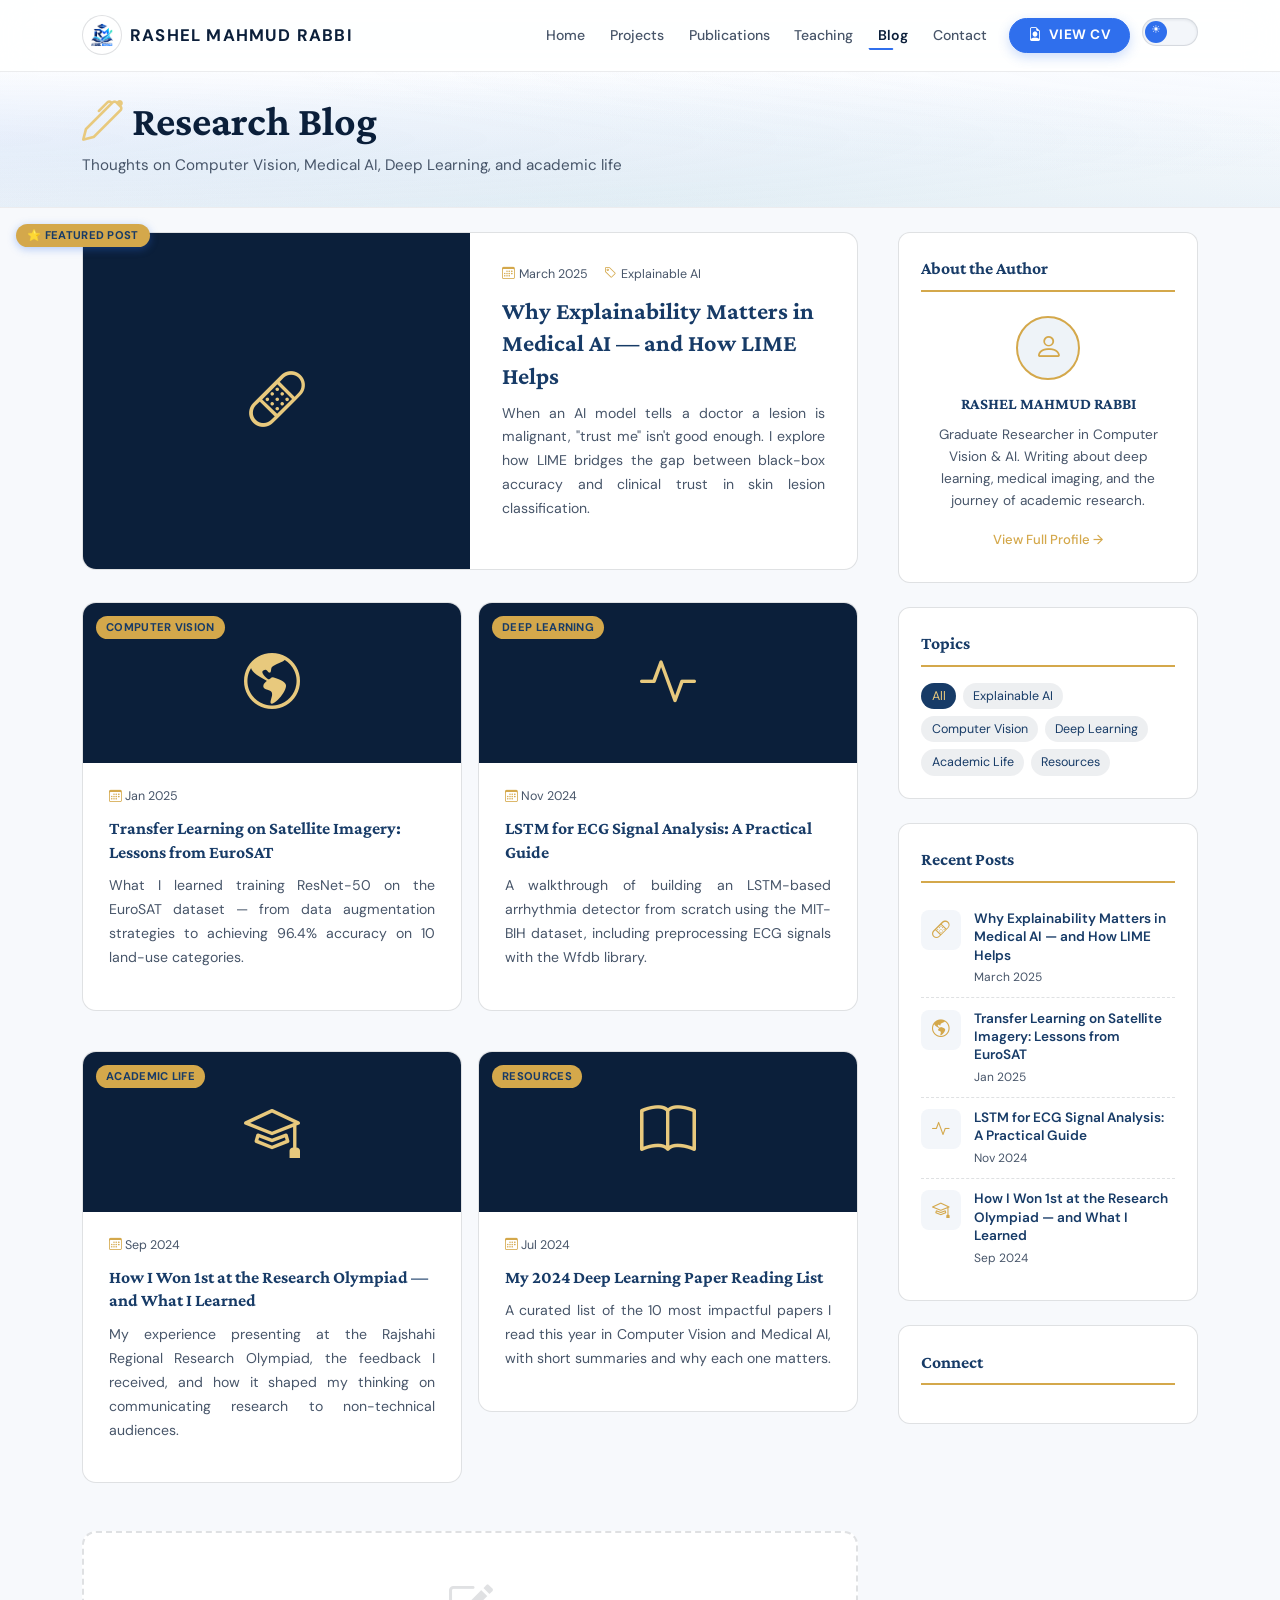
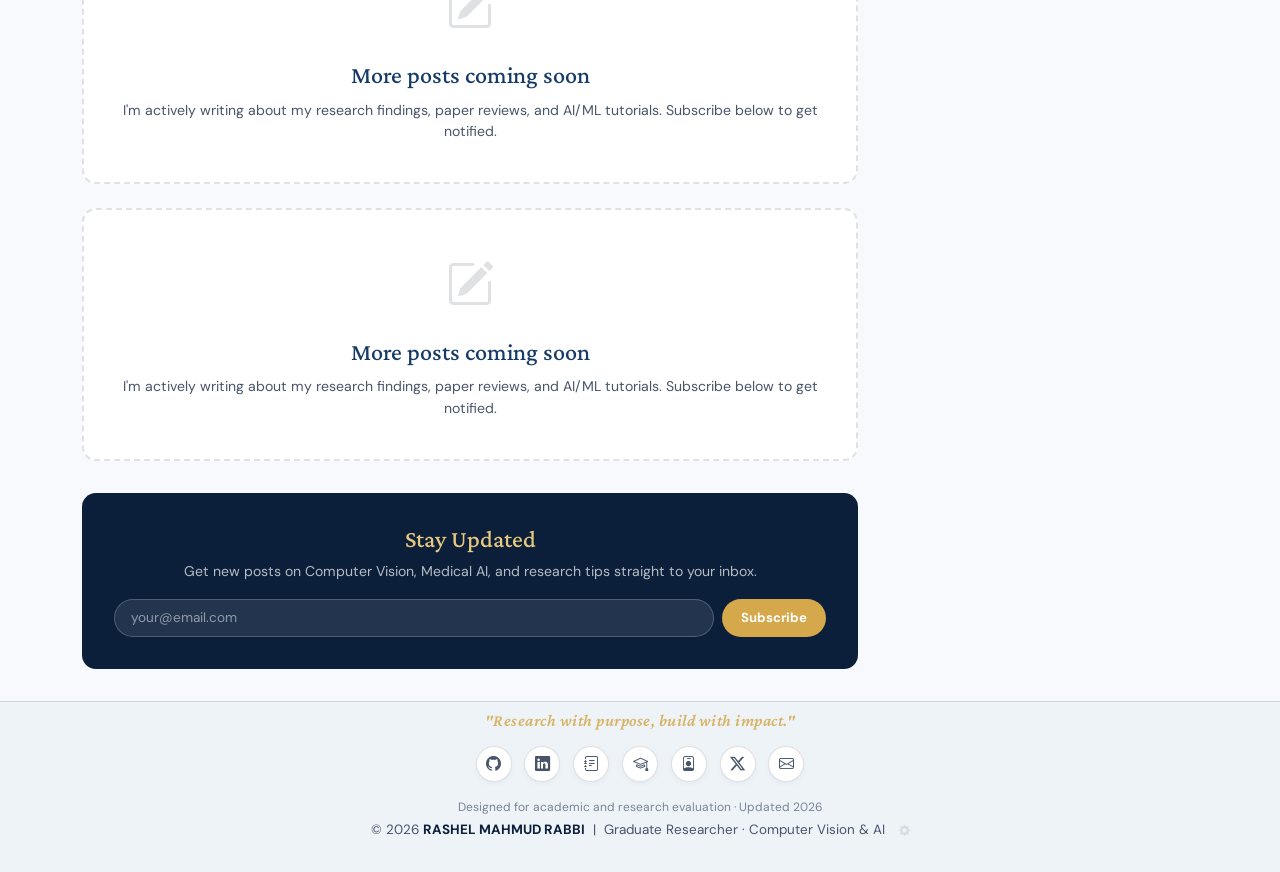
==== commit 7fddd1e9: "ui: remove redundant breadcrumbs from all subpages" ====
--- a/blog/index.html
+++ b/blog/index.html
@@ -128,7 +128,23 @@
     }
   </style>
 </head>
-<body><div id="scrollProgress"></div><div class="page-transition-overlay" id="pageTransitionOverlay"></div>
+<body>
+  <!-- GLOBAL PRELOADER -->
+  <div id="pagePreloader" class="page-preloader">
+    <div class="spinner"></div>
+  </div>
+  <script>
+    (function(){
+      const preloader = document.getElementById('pagePreloader');
+      if(!preloader) return;
+      window.addEventListener('portfolio-data-ready', () => {
+        preloader.classList.add('preloader-hidden');
+      });
+      setTimeout(() => {
+        if (!preloader.classList.contains('preloader-hidden')) preloader.classList.add('preloader-hidden');
+      }, 8000);
+    })();
+  </script><div id="scrollProgress"></div>
 <a class="skip-to-content" href="#main-content">Skip to main content</a>
 <div class="reading-progress" id="readingProgress"></div>
 
@@ -169,9 +185,7 @@
 
 <section class="page-hero">
   <div class="container">
-    <div class="breadcrumb-nav mb-2">
-      <a href="../index.html">Home</a><span>/</span><span class="breadcrumb-current">Blog</span>
-    </div>
+
     <h1><i class="bi bi-pen me-2" style="color:var(--accent-warm-soft)"></i>Research Blog</h1>
     <p>Thoughts on Computer Vision, Medical AI, Deep Learning, and academic life</p>
   </div>
--- a/assets/css/styles.css
+++ b/assets/css/styles.css
@@ -4717,115 +4717,30 @@
   }
 }
 
-/* ============ FULLSCREEN CIRCULAR COUNTDOWN PRELOADER ============ */
+/* ============ PROFESSIONAL MINIMAL PRELOADER ============ */
 .page-preloader {
   position: fixed;
-  top: 0;
-  left: 0;
-  width: 100vw;
-  height: 100vh;
-  background: radial-gradient(circle at center, #0B1F3A 0%, #050E1A 100%);
+  top: 0; left: 0; width: 100vw; height: 100vh;
+  background: var(--bg);
   z-index: 99999;
-  display: flex;
-  align-items: center;
-  justify-content: center;
-  transition: opacity 0.45s cubic-bezier(0.165, 0.84, 0.44, 1), visibility 0.45s cubic-bezier(0.165, 0.84, 0.44, 1);
-  visibility: visible;
-  opacity: 1;
-}
-
+  display: flex; align-items: center; justify-content: center;
+  transition: opacity 0.4s ease, visibility 0.4s ease;
+}
 .page-preloader.preloader-hidden {
   opacity: 0;
   visibility: hidden;
   pointer-events: none;
 }
-
-.preloader-content {
-  display: flex;
-  flex-direction: column;
-  align-items: center;
-  text-align: center;
-  gap: 1.35rem;
-}
-
-.preloader-ring-wrap {
-  position: relative;
-  width: 120px;
-  height: 120px;
-  display: flex;
-  align-items: center;
-  justify-content: center;
-}
-
-.preloader-svg {
-  transform: rotate(-90deg);
-  filter: drop-shadow(0 0 16px rgba(47, 111, 237, 0.45));
-}
-
-.preloader-track {
-  stroke: rgba(255, 255, 255, 0.08);
-}
-
-.preloader-progress {
-  stroke-linecap: round;
-  transition: stroke-dashoffset 0.08s linear;
-}
-
-.preloader-center {
-  position: absolute;
-  display: flex;
-  flex-direction: column;
-  align-items: center;
-  justify-content: center;
-}
-
-.preloader-percent {
-  font-family: 'DM Sans', sans-serif;
-  font-size: 1.45rem;
-  font-weight: 800;
-  color: #ffffff;
-  letter-spacing: -0.02em;
-  text-shadow: 0 0 12px rgba(120, 169, 255, 0.6);
-}
-
-.preloader-meta {
-  display: flex;
-  flex-direction: column;
-  align-items: center;
-  gap: 0.35rem;
-}
-
-.preloader-brand {
-  font-family: 'DM Sans', sans-serif;
-  font-size: 1.05rem;
-  font-weight: 700;
-  letter-spacing: 1.5px;
-  text-transform: uppercase;
-  color: #F1F5F9;
-  text-shadow: 0 2px 10px rgba(0, 0, 0, 0.5);
-}
-
-.preloader-sub {
-  font-size: 0.82rem;
-  color: rgba(255, 255, 255, 0.65);
-  display: flex;
-  align-items: center;
-  gap: 6px;
-  letter-spacing: 0.3px;
-}
-
-.preloader-pulse-dot {
-  width: 7px;
-  height: 7px;
+.page-preloader .spinner {
+  width: 44px;
+  height: 44px;
+  border: 3px solid rgba(47, 111, 237, 0.15);
+  border-top-color: var(--primary);
   border-radius: 50%;
-  background: var(--gold);
-  box-shadow: 0 0 8px var(--gold);
-  animation: preloaderDotPulse 1.2s infinite ease-in-out;
-}
-
-@keyframes preloaderDotPulse {
-  0%, 100% { transform: scale(0.85); opacity: 0.6; }
-  50% { transform: scale(1.3); opacity: 1; }
+  animation: preloaderSpin 0.8s linear infinite;
+}
+@keyframes preloaderSpin {
+  to { transform: rotate(360deg); }
 }
 
 /* ============ DARK THEME: Bootstrap .text-muted Override ============ */
@@ -5116,26 +5031,7 @@
   z-index: 1;
 }
 
-/* ── PAGE TRANSITION OVERLAY ── */
-.page-transition-overlay {
-  position: fixed;
-  inset: 0;
-  z-index: 999999;
-  background: var(--navy-deep);
-  transform: scaleX(0);
-  transform-origin: left center;
-  pointer-events: none;
-  transition: transform 0.45s cubic-bezier(0.86, 0, 0.07, 1);
-}
-
-.page-transition-overlay.active {
-  transform: scaleX(1);
-  pointer-events: all;
-}
-
-[data-theme="dark"] .page-transition-overlay {
-  background: #0D1522;
-}
+
 
 /* ── ANIMATED WAVE FOOTER DIVIDER ── */
 .wave-divider {
@@ -5210,29 +5106,6 @@
   background: transparent !important;
 }
 
-/* ── PRELOADER COMPLETION MORPH ── */
-.preloader-complete .preloader-percent {
-  animation: preloaderScalePop 0.4s cubic-bezier(0.22, 1, 0.36, 1) forwards;
-}
-
-@keyframes preloaderScalePop {
-  0% { transform: scale(1); }
-  50% { transform: scale(1.3); }
-  100% { transform: scale(1); opacity: 0.5; }
-}
-
-.preloader-complete .preloader-progress {
-  stroke: url(#preloaderGradient);
-  filter: drop-shadow(0 0 12px rgba(47, 111, 237, 0.8));
-}
-
-.preloader-complete .preloader-sub {
-  animation: preloaderSubFade 0.3s ease forwards 0.2s;
-}
-
-@keyframes preloaderSubFade {
-  to { opacity: 0; transform: translateY(5px); }
-}
 
 /* ── CONTACT CARD ── */
 .contact-card:hover {
@@ -5398,48 +5271,57 @@
 .contact-form-card {
   background: var(--surface);
   border: 1px solid var(--line);
-  border-radius: 16px;
-  padding: 2.2rem;
-  box-shadow: 0 12px 40px rgba(11, 31, 58, 0.06);
+  border-radius: 20px;
+  padding: 2.5rem;
+  box-shadow: 0 16px 40px rgba(11, 31, 58, 0.04), 0 0 0 1px rgba(255,255,255,0.5) inset;
+  position: relative;
+  overflow: hidden;
+}
+.contact-form-card::before {
+  content: '';
+  position: absolute;
+  top: 0; left: 0; right: 0; height: 6px;
+  background: linear-gradient(90deg, var(--gold), #78a9ff);
 }
 [data-theme="dark"] .contact-form-card {
   background: var(--surface);
-  border-color: var(--line);
-  box-shadow: 0 12px 40px rgba(0, 0, 0, 0.45);
+  border-color: rgba(255, 255, 255, 0.08);
+  box-shadow: 0 16px 40px rgba(0, 0, 0, 0.5), 0 0 0 1px rgba(255,255,255,0.02) inset;
 }
 .contact-input-field {
   background: var(--surface-2);
   border: 1.5px solid var(--line);
   color: var(--text-dark);
-  border-radius: 10px;
-  padding: 0.75rem 1rem;
+  border-radius: 12px;
+  padding: 0.85rem 1.1rem;
   font-size: 0.95rem;
-  transition: border-color 0.2s ease, box-shadow 0.2s ease;
+  transition: all 0.3s cubic-bezier(0.165, 0.84, 0.44, 1);
   width: 100%;
 }
 .contact-input-field:focus {
   outline: none;
   border-color: var(--gold);
-  box-shadow: 0 0 0 3px rgba(47, 111, 237, 0.15);
+  box-shadow: 0 0 0 4px rgba(47, 111, 237, 0.12);
   background: var(--surface);
   color: var(--text-dark);
+  transform: translateY(-2px);
 }
 [data-theme="dark"] .contact-input-field {
-  background: var(--surface-2);
+  background: rgba(255,255,255,0.03);
   color: var(--ink);
-  border-color: var(--line);
+  border-color: rgba(255,255,255,0.1);
 }
 [data-theme="dark"] .contact-input-field:focus {
   background: var(--surface);
   color: #ffffff;
   border-color: var(--gold);
-  box-shadow: 0 0 0 3px rgba(120, 169, 255, 0.2);
+  box-shadow: 0 0 0 4px rgba(120, 169, 255, 0.15);
 }
 .contact-label {
-  font-size: 0.85rem;
-  font-weight: 600;
+  font-size: 0.78rem;
+  font-weight: 700;
   text-transform: uppercase;
-  letter-spacing: 0.5px;
+  letter-spacing: 1px;
   color: var(--text-mid);
   margin-bottom: 0.4rem;
   display: block;
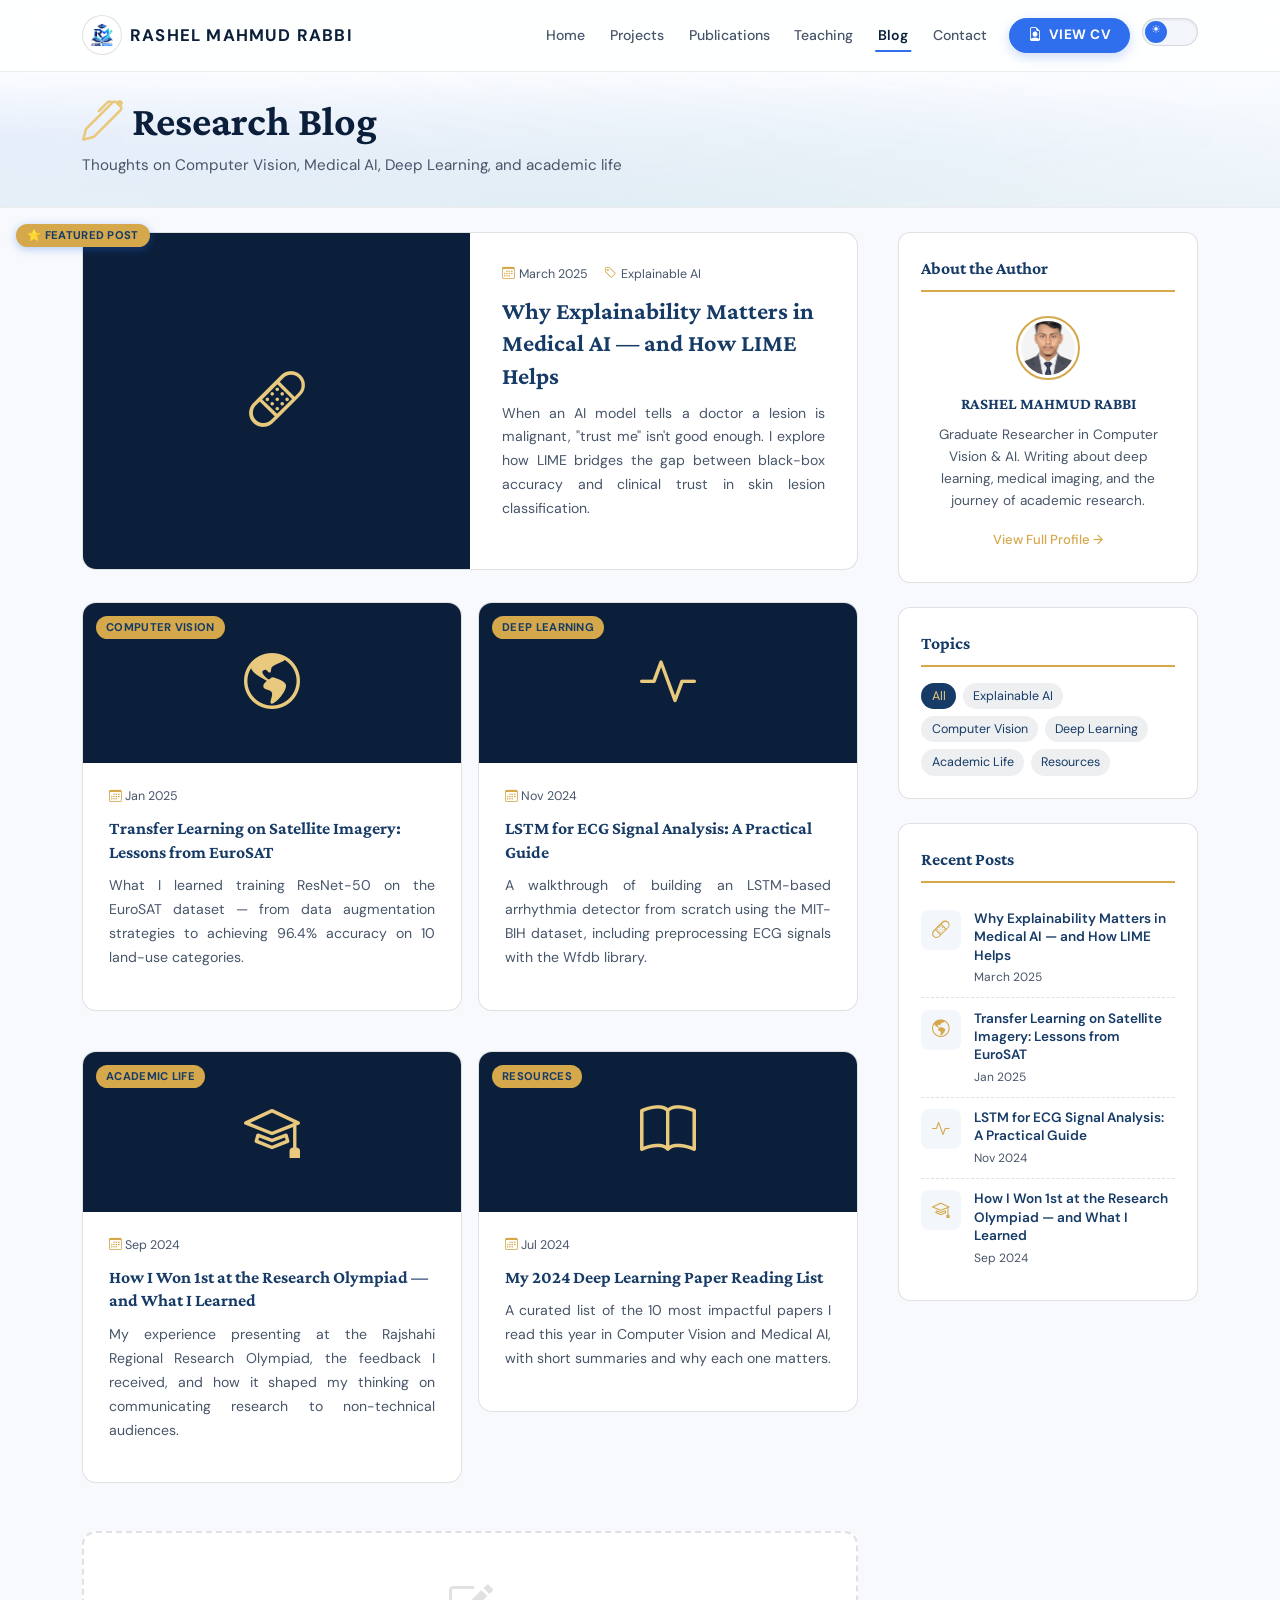
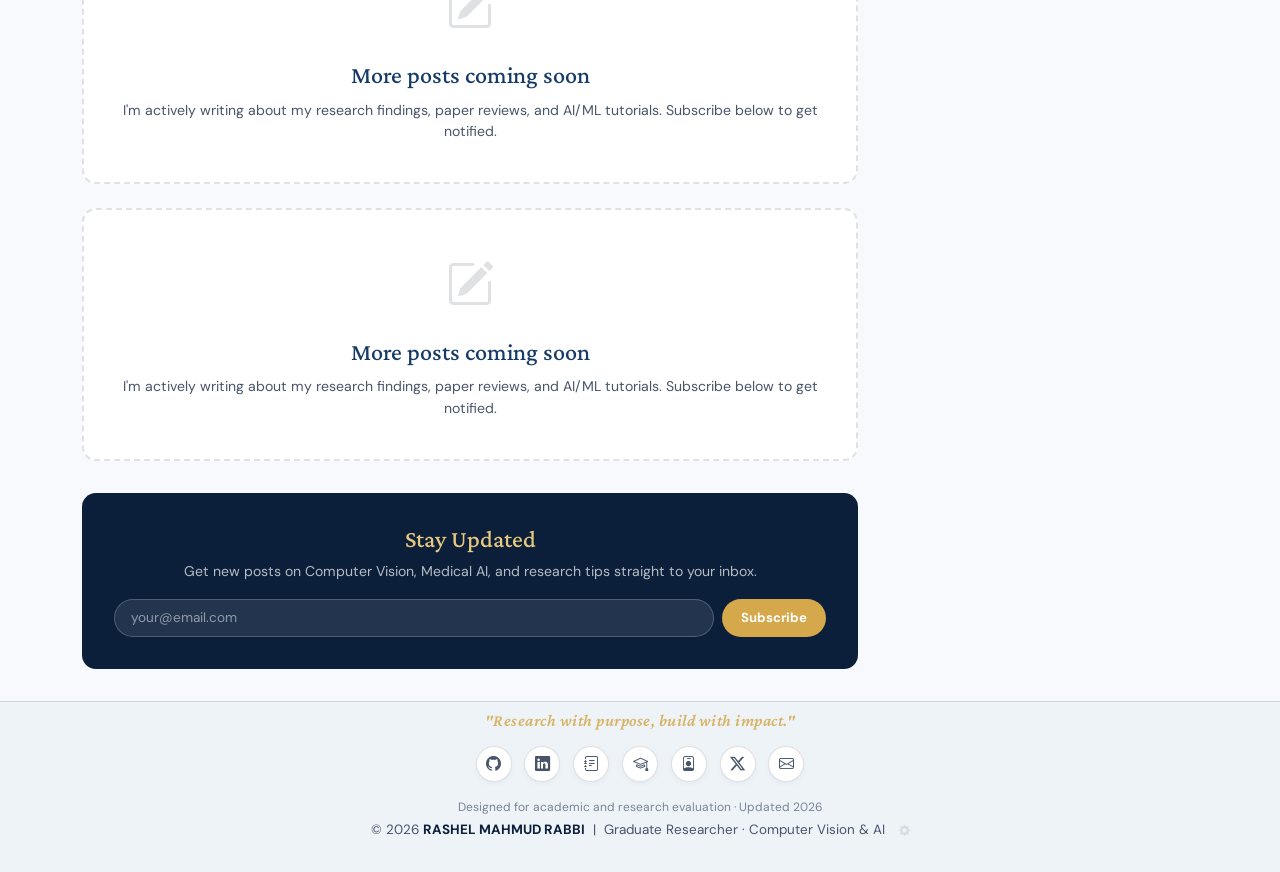
==== commit 4bd63555: "content: remove redundant connect section and add profile photo to blog author widget" ====
--- a/blog/index.html
+++ b/blog/index.html
@@ -244,7 +244,7 @@
         <div class="sidebar-card">
           <div class="sidebar-title">About the Author</div>
           <div class="about-widget">
-            <div class="about-avatar"><i class="bi bi-person"></i></div>
+            <img src="../media/profile/Prof._Passport_size_image.jpg" class="about-avatar" style="object-fit: cover; padding: 3px; background: transparent;" alt="Rashel Mahmud Rabbi">
             <strong style="font-family:'Crimson Pro',serif;color:var(--navy);font-size:1rem;" id="authorName">RASHEL MAHMUD RABBI</strong>
             <p class="mt-2" id="authorBio">Graduate Researcher in Computer Vision &amp; AI. Writing about deep learning, medical imaging, and the journey of academic research.</p>
             <a href="../index.html">View Full Profile →</a>
@@ -259,11 +259,6 @@
         <div class="sidebar-card">
           <div class="sidebar-title">Recent Posts</div>
           <div id="recentPostsList"></div>
-        </div>
-
-        <div class="sidebar-card">
-          <div class="sidebar-title">Connect</div>
-          <div class="d-flex flex-column gap-2" id="connectLinks"></div>
         </div>
 
       </div><!-- end sidebar -->
--- a/assets/css/styles.css
+++ b/assets/css/styles.css
@@ -66,18 +66,18 @@
   --footer-heading: var(--navy-deep);
   --footer-border: var(--line);
   --wave-fill: #EEF3F8;
-  
+
   /* Legacy variables for backwards compatibility */
   --navy-mid: var(--navy);
-  --navy-lt:  var(--gold-soft);
-  --gold-lt:  var(--gold-soft);
-  --cream:    var(--bg-alt);
-  --off-white:var(--bg);
-  --text-dark:var(--ink);
+  --navy-lt: var(--gold-soft);
+  --gold-lt: var(--gold-soft);
+  --cream: var(--bg-alt);
+  --off-white: var(--bg);
+  --text-dark: var(--ink);
   --text-mid: var(--ink-soft);
-  --border:   var(--line);
-  --section-bg:var(--surface);
-  --slate:    var(--ink-faint);
+  --border: var(--line);
+  --section-bg: var(--surface);
+  --slate: var(--ink-faint);
   --slate-lt: var(--surface-2);
 }
 
@@ -157,17 +157,21 @@
   font-size: 16px;
 }
 
-h1, h2, h3, h4, h5 {
+h1,
+h2,
+h3,
+h4,
+h5 {
   font-family: 'Crimson Pro', serif;
 }
 
 /* NAVBAR */
-.navbar { 
+.navbar {
   background: var(--navbar-bg);
   padding: .65rem 0;
   position: sticky;
   top: 0;
-  z-index: 1000; 
+  z-index: 1000;
   backdrop-filter: blur(16px);
   -webkit-backdrop-filter: blur(16px);
   border-bottom: 1px solid var(--navbar-border);
@@ -289,6 +293,7 @@
     margin-top: 0.75rem;
     box-shadow: 0 16px 36px rgba(15, 23, 42, 0.1);
   }
+
   [data-theme="dark"] .navbar-collapse {
     box-shadow: 0 16px 40px rgba(0, 0, 0, 0.5);
   }
@@ -345,15 +350,18 @@
   font-weight: 600;
   transition: all .3s ease;
 }
+
 .btn-view-all:hover {
   background: var(--navy);
   color: var(--gold-soft);
   border-color: var(--navy);
 }
+
 [data-theme="dark"] .btn-view-all {
   border-color: var(--gold);
   color: var(--gold);
 }
+
 [data-theme="dark"] .btn-view-all:hover {
   background: var(--gold);
   color: var(--navy-deep);
@@ -523,12 +531,12 @@
 }
 
 /* HERO (HOME PAGE) */
-#hero { 
+#hero {
   background: var(--hero-bg);
   color: var(--ink);
   padding: 2.2rem 0 2.4rem;
   position: relative;
-  overflow: hidden; 
+  overflow: hidden;
   border-bottom: 1px solid var(--hero-border);
   transition: background .5s var(--ease), color .5s var(--ease);
 }
@@ -590,7 +598,7 @@
   background: rgba(21, 28, 40, 0.95);
   border-color: rgba(120, 169, 255, 0.4);
   color: #6EE7B7;
-  box-shadow: 0 4px 14px rgba(0,0,0,0.3);
+  box-shadow: 0 4px 14px rgba(0, 0, 0, 0.3);
 }
 
 .hero-name {
@@ -800,15 +808,16 @@
 .hero-spotlight-box::before {
   content: '';
   position: absolute;
-  top: 0; left: 0; right: 0;
+  top: 0;
+  left: 0;
+  right: 0;
   height: 2px;
   background: linear-gradient(90deg,
-    transparent 0%,
-    rgba(47, 111, 237, 0.4) 30%,
-    rgba(47, 111, 237, 0.8) 50%,
-    rgba(47, 111, 237, 0.4) 70%,
-    transparent 100%
-  );
+      transparent 0%,
+      rgba(47, 111, 237, 0.4) 30%,
+      rgba(47, 111, 237, 0.8) 50%,
+      rgba(47, 111, 237, 0.4) 70%,
+      transparent 100%);
 }
 
 [data-theme="dark"] .hero-spotlight-box {
@@ -819,12 +828,11 @@
 
 [data-theme="dark"] .hero-spotlight-box::before {
   background: linear-gradient(90deg,
-    transparent 0%,
-    rgba(47, 111, 237, 0.5) 30%,
-    rgba(120, 169, 255, 0.6) 50%,
-    rgba(47, 111, 237, 0.5) 70%,
-    transparent 100%
-  );
+      transparent 0%,
+      rgba(47, 111, 237, 0.5) 30%,
+      rgba(120, 169, 255, 0.6) 50%,
+      rgba(47, 111, 237, 0.5) 70%,
+      transparent 100%);
 }
 
 .hero-spotlight-box:hover {
@@ -971,8 +979,15 @@
 }
 
 @keyframes spotlightSlideIn {
-  from { opacity: 0; transform: translateY(8px); }
-  to   { opacity: 1; transform: translateY(0); }
+  from {
+    opacity: 0;
+    transform: translateY(8px);
+  }
+
+  to {
+    opacity: 1;
+    transform: translateY(0);
+  }
 }
 
 .spotlight-card.active {
@@ -1006,26 +1021,31 @@
   border: 1px solid rgba(47, 111, 237, 0.35);
   box-shadow: 0 0 12px rgba(47, 111, 237, 0.08);
 }
+
 [data-theme="dark"] .badge-pub {
   color: #78A9FF;
   box-shadow: 0 0 12px rgba(47, 111, 237, 0.1);
 }
+
 .badge-proj {
   background: rgba(16, 185, 129, 0.15);
   color: #059669;
   border: 1px solid rgba(16, 185, 129, 0.35);
   box-shadow: 0 0 12px rgba(16, 185, 129, 0.08);
 }
+
 [data-theme="dark"] .badge-proj {
   color: #6EE7B7;
   box-shadow: 0 0 12px rgba(16, 185, 129, 0.1);
 }
+
 .badge-xai {
   background: rgba(234, 179, 8, 0.15);
   color: #D97706;
   border: 1px solid rgba(234, 179, 8, 0.35);
   box-shadow: 0 0 12px rgba(234, 179, 8, 0.08);
 }
+
 [data-theme="dark"] .badge-xai {
   color: #FDE047;
   box-shadow: 0 0 12px rgba(234, 179, 8, 0.1);
@@ -1321,9 +1341,17 @@
 }
 
 @keyframes pulseSpotlightSkeleton {
-  0% { opacity: 0.7; }
-  50% { opacity: 0.25; }
-  100% { opacity: 0.7; }
+  0% {
+    opacity: 0.7;
+  }
+
+  50% {
+    opacity: 0.25;
+  }
+
+  100% {
+    opacity: 0.7;
+  }
 }
 
 /* ============ PAGE HERO (Subpages: Projects, Publications, Teaching, Blog, Contact) ============ */
@@ -1624,9 +1652,17 @@
 }
 
 @keyframes statusPulse {
-  0% { box-shadow: 0 0 0 0 rgba(16, 185, 129, 0.5); }
-  70% { box-shadow: 0 0 0 6px rgba(16, 185, 129, 0); }
-  100% { box-shadow: 0 0 0 0 rgba(16, 185, 129, 0); }
+  0% {
+    box-shadow: 0 0 0 0 rgba(16, 185, 129, 0.5);
+  }
+
+  70% {
+    box-shadow: 0 0 0 6px rgba(16, 185, 129, 0);
+  }
+
+  100% {
+    box-shadow: 0 0 0 0 rgba(16, 185, 129, 0);
+  }
 }
 
 [data-theme="dark"] .status-badge-inline {
@@ -1653,6 +1689,7 @@
 .research-statement-content p {
   margin-bottom: 1rem;
 }
+
 .research-statement-content p:last-child {
   margin-bottom: 0;
 }
@@ -1698,6 +1735,7 @@
     gap: 2.2rem;
     padding: 2.2rem 1.8rem;
   }
+
   .about-card-left {
     border-right: none;
     border-bottom: 1px solid var(--line-soft);
@@ -1879,15 +1917,31 @@
 }
 
 @keyframes pulseRing {
-  0% { box-shadow: 0 0 0 0 rgba(47, 111, 237, 0.4); }
-  70% { box-shadow: 0 0 0 8px rgba(47, 111, 237, 0); }
-  100% { box-shadow: 0 0 0 0 rgba(47, 111, 237, 0); }
+  0% {
+    box-shadow: 0 0 0 0 rgba(47, 111, 237, 0.4);
+  }
+
+  70% {
+    box-shadow: 0 0 0 8px rgba(47, 111, 237, 0);
+  }
+
+  100% {
+    box-shadow: 0 0 0 0 rgba(47, 111, 237, 0);
+  }
 }
 
 @keyframes pulseRingDark {
-  0% { box-shadow: 0 0 0 0 rgba(120, 169, 255, 0.4); }
-  70% { box-shadow: 0 0 0 8px rgba(120, 169, 255, 0); }
-  100% { box-shadow: 0 0 0 0 rgba(120, 169, 255, 0); }
+  0% {
+    box-shadow: 0 0 0 0 rgba(120, 169, 255, 0.4);
+  }
+
+  70% {
+    box-shadow: 0 0 0 8px rgba(120, 169, 255, 0);
+  }
+
+  100% {
+    box-shadow: 0 0 0 0 rgba(120, 169, 255, 0);
+  }
 }
 
 /* Highlight the latest / highest completed degree */
@@ -2421,11 +2475,16 @@
   margin-bottom: 0;
 }
 
-.abstract-body ul, .abstract-body ol,
-.project-desc ul, .project-desc ol,
-.thesis-desc ul, .thesis-desc ol,
-.philosophy-card ul, .philosophy-card ol,
-#objectiveText ul, #objectiveText ol {
+.abstract-body ul,
+.abstract-body ol,
+.project-desc ul,
+.project-desc ol,
+.thesis-desc ul,
+.thesis-desc ol,
+.philosophy-card ul,
+.philosophy-card ol,
+#objectiveText ul,
+#objectiveText ol {
   margin: 0.4rem 0 0.8rem 1.4rem;
   padding-left: 0.5rem;
 }
@@ -2439,26 +2498,41 @@
   line-height: 1.6;
 }
 
-.abstract-body strong, .abstract-body b,
-.project-desc strong, .project-desc b,
-.thesis-desc strong, .thesis-desc b,
-.post-excerpt strong, .post-excerpt b,
-.philosophy-card strong, .philosophy-card b,
-#objectiveText strong, #objectiveText b {
+.abstract-body strong,
+.abstract-body b,
+.project-desc strong,
+.project-desc b,
+.thesis-desc strong,
+.thesis-desc b,
+.post-excerpt strong,
+.post-excerpt b,
+.philosophy-card strong,
+.philosophy-card b,
+#objectiveText strong,
+#objectiveText b {
   font-weight: 700;
   color: var(--navy-deep);
 }
 
-[data-theme="dark"] .abstract-body strong, [data-theme="dark"] .abstract-body b,
-[data-theme="dark"] .project-desc strong, [data-theme="dark"] .project-desc b,
-[data-theme="dark"] .thesis-desc strong, [data-theme="dark"] .thesis-desc b,
-[data-theme="dark"] .post-excerpt strong, [data-theme="dark"] .post-excerpt b,
-[data-theme="dark"] .philosophy-card strong, [data-theme="dark"] .philosophy-card b,
-[data-theme="dark"] #objectiveText strong, [data-theme="dark"] #objectiveText b {
+[data-theme="dark"] .abstract-body strong,
+[data-theme="dark"] .abstract-body b,
+[data-theme="dark"] .project-desc strong,
+[data-theme="dark"] .project-desc b,
+[data-theme="dark"] .thesis-desc strong,
+[data-theme="dark"] .thesis-desc b,
+[data-theme="dark"] .post-excerpt strong,
+[data-theme="dark"] .post-excerpt b,
+[data-theme="dark"] .philosophy-card strong,
+[data-theme="dark"] .philosophy-card b,
+[data-theme="dark"] #objectiveText strong,
+[data-theme="dark"] #objectiveText b {
   color: #F1F5F9;
 }
 
-.abstract-body u, .project-desc u, .philosophy-card u, #objectiveText u {
+.abstract-body u,
+.project-desc u,
+.philosophy-card u,
+#objectiveText u {
   text-decoration: underline;
   text-decoration-thickness: 1.5px;
   text-underline-offset: 2px;
@@ -2575,6 +2649,7 @@
 .project-img.header-dev {
   background: linear-gradient(135deg, #EFF6FF 0%, #DBEAFE 50%, #F0FDF4 100%);
 }
+
 [data-theme="dark"] .project-img.header-dev {
   background: linear-gradient(135deg, #0B192C 0%, #112A45 60%, #064E3B 100%);
 }
@@ -2582,6 +2657,7 @@
 .project-img.header-research {
   background: linear-gradient(135deg, #F5F3FF 0%, #EDE9FE 50%, #E0F2FE 100%);
 }
+
 [data-theme="dark"] .project-img.header-research {
   background: linear-gradient(135deg, #0D1B2A 0%, #172554 60%, #311042 100%);
 }
@@ -2720,9 +2796,20 @@
 }
 
 @keyframes livePulse {
-  0% { transform: scale(0.95); box-shadow: 0 0 0 0 rgba(16, 185, 129, 0.7); }
-  70% { transform: scale(1); box-shadow: 0 0 0 6px rgba(16, 185, 129, 0); }
-  100% { transform: scale(0.95); box-shadow: 0 0 0 0 rgba(16, 185, 129, 0); }
+  0% {
+    transform: scale(0.95);
+    box-shadow: 0 0 0 0 rgba(16, 185, 129, 0.7);
+  }
+
+  70% {
+    transform: scale(1);
+    box-shadow: 0 0 0 6px rgba(16, 185, 129, 0);
+  }
+
+  100% {
+    transform: scale(0.95);
+    box-shadow: 0 0 0 0 rgba(16, 185, 129, 0);
+  }
 }
 
 /* Card Body & Content */
@@ -3037,8 +3124,15 @@
 
 /* SKILLS */
 @keyframes skillFadeUp {
-  from { opacity: 0; transform: translateY(15px); }
-  to { opacity: 1; transform: translateY(0); }
+  from {
+    opacity: 0;
+    transform: translateY(15px);
+  }
+
+  to {
+    opacity: 1;
+    transform: translateY(0);
+  }
 }
 
 .skill-group {
@@ -3052,8 +3146,13 @@
   animation: skillFadeUp 0.6s var(--ease) both;
 }
 
-.skill-group:nth-child(1) { animation-delay: 0.05s; }
-.skill-group:nth-child(2) { animation-delay: 0.15s; }
+.skill-group:nth-child(1) {
+  animation-delay: 0.05s;
+}
+
+.skill-group:nth-child(2) {
+  animation-delay: 0.15s;
+}
 
 .skill-group:hover {
   transform: translateY(-4px);
@@ -3110,7 +3209,7 @@
   font-weight: 600;
   transition: all 0.25s var(--ease);
   border: 1px solid var(--border);
-  box-shadow: 0 2px 4px rgba(0,0,0,0.02);
+  box-shadow: 0 2px 4px rgba(0, 0, 0, 0.02);
 }
 
 .skill-tag:hover {
@@ -3141,7 +3240,7 @@
   margin-bottom: 1.5rem;
   height: 100%;
   transition: all 0.3s cubic-bezier(0.165, 0.84, 0.44, 1);
-  box-shadow: 0 4px 15px rgba(11,30,61,0.03);
+  box-shadow: 0 4px 15px rgba(11, 30, 61, 0.03);
 }
 
 .award-icon {
@@ -3168,7 +3267,7 @@
   height: 120px;
   object-fit: contain;
   border-radius: 8px;
-  background: rgba(0,0,0,0.02);
+  background: rgba(0, 0, 0, 0.02);
   cursor: pointer;
   border: 1px solid var(--border);
   transition: all 0.3s ease;
@@ -3176,7 +3275,7 @@
 }
 
 [data-theme="dark"] .award-thumb {
-  background: rgba(255,255,255,0.02);
+  background: rgba(255, 255, 255, 0.02);
 }
 
 .award-title {
@@ -4002,13 +4101,25 @@
 }
 
 @keyframes float {
-  0%, 100% { transform: translateY(0); }
-  50% { transform: translateY(-14px); }
+
+  0%,
+  100% {
+    transform: translateY(0);
+  }
+
+  50% {
+    transform: translateY(-14px);
+  }
 }
 
 @keyframes fadeIn {
-  from { opacity: 0; }
-  to { opacity: 1; }
+  from {
+    opacity: 0;
+  }
+
+  to {
+    opacity: 1;
+  }
 }
 
 /* ============ CERTIFICATES ============ */
@@ -4165,8 +4276,13 @@
 
 /* ── SKELETON LOADING ── */
 @keyframes skeleton-pulse {
-  0%   { background-position: -200% 0; }
-  100% { background-position: 200% 0; }
+  0% {
+    background-position: -200% 0;
+  }
+
+  100% {
+    background-position: 200% 0;
+  }
 }
 
 .skeleton {
@@ -4187,12 +4303,33 @@
   color: transparent !important;
 }
 
-.skeleton-circle { border-radius: 50%; }
-.skeleton-line { height: .9rem; margin-bottom: .55rem; }
-.skeleton-line-sm { height: .7rem; margin-bottom: .4rem; }
-.skeleton-line-lg { height: 1.3rem; margin-bottom: .6rem; }
-.skeleton-card { min-height: 100px; }
-.skeleton-avatar { width: 150px; height: 150px; }
+.skeleton-circle {
+  border-radius: 50%;
+}
+
+.skeleton-line {
+  height: .9rem;
+  margin-bottom: .55rem;
+}
+
+.skeleton-line-sm {
+  height: .7rem;
+  margin-bottom: .4rem;
+}
+
+.skeleton-line-lg {
+  height: 1.3rem;
+  margin-bottom: .6rem;
+}
+
+.skeleton-card {
+  min-height: 100px;
+}
+
+.skeleton-avatar {
+  width: 150px;
+  height: 150px;
+}
 
 /* ── ERROR STATE ── */
 .section-error {
@@ -4287,7 +4424,7 @@
   opacity: 0;
   transform: translateY(32px);
   transition: opacity 0.7s cubic-bezier(0.22, 1, 0.36, 1),
-              transform 0.7s cubic-bezier(0.22, 1, 0.36, 1);
+    transform 0.7s cubic-bezier(0.22, 1, 0.36, 1);
 }
 
 .reveal.revealed {
@@ -4295,9 +4432,17 @@
   transform: translateY(0);
 }
 
-.reveal-delay-1 { transition-delay: 0.1s; }
-.reveal-delay-2 { transition-delay: 0.2s; }
-.reveal-delay-3 { transition-delay: 0.3s; }
+.reveal-delay-1 {
+  transition-delay: 0.1s;
+}
+
+.reveal-delay-2 {
+  transition-delay: 0.2s;
+}
+
+.reveal-delay-3 {
+  transition-delay: 0.3s;
+}
 
 
 /* ============ HERO TEXT REVEAL ANIMATION ============ */
@@ -4311,6 +4456,7 @@
     transform: translateY(20px);
     filter: blur(8px);
   }
+
   to {
     opacity: 1;
     transform: translateY(0);
@@ -4327,6 +4473,7 @@
     opacity: 0;
     transform: translateX(-16px);
   }
+
   to {
     opacity: 1;
     transform: translateX(0);
@@ -4342,6 +4489,7 @@
     opacity: 0;
     transform: scale(0.85);
   }
+
   to {
     opacity: 1;
     transform: scale(1);
@@ -4357,6 +4505,7 @@
     opacity: 0;
     transform: translateY(16px);
   }
+
   to {
     opacity: 1;
     transform: translateY(0);
@@ -4419,31 +4568,6 @@
   overflow: hidden;
 }
 
-.pub-card::before {
-  content: '';
-  position: absolute;
-  left: 0;
-  top: 0;
-  bottom: 0;
-  width: 4px;
-  background: var(--gold);
-  opacity: 0;
-  transition: opacity 0.3s var(--ease);
-  border-radius: 4px 0 0 4px;
-}
-
-.pub-card:hover::before {
-  opacity: 1;
-}
-
-.pub-card:hover {
-  background: linear-gradient(135deg, var(--surface) 0%, var(--gold-tint) 100%);
-}
-
-[data-theme="dark"] .pub-card:hover {
-  background: linear-gradient(135deg, var(--surface) 0%, rgba(47, 111, 237, 0.06) 100%);
-}
-
 /* ============ BLOG READING PROGRESS BAR ============ */
 .reading-progress {
   position: fixed;
@@ -4501,15 +4625,18 @@
     gap: 2.2rem;
     padding: 2.2rem 1.8rem;
   }
+
   .about-card-left {
     border-right: none;
     border-bottom: 1px solid var(--line-soft);
     padding-right: 0;
     padding-bottom: 1.8rem;
   }
+
   .about-card-unified {
     padding: 2rem 1.8rem;
   }
+
   .hero-spotlight-box {
     margin-top: 1.5rem;
   }
@@ -4517,24 +4644,43 @@
 
 /* ── Tablet Portrait & Mobile (≤768px) ── */
 @media (max-width: 768px) {
-  .hero-contact a { display: block; margin-bottom: .4rem; }
-  .section-wrapper { padding: 2rem 0; }
-  .pub-card { flex-direction: column; }
-  .pub-thumb { width: 100%; height: 120px; }
-  .hero-stats { gap: 1.2rem; }
+  .hero-contact a {
+    display: block;
+    margin-bottom: .4rem;
+  }
+
+  .section-wrapper {
+    padding: 2rem 0;
+  }
+
+  .pub-card {
+    flex-direction: column;
+  }
+
+  .pub-thumb {
+    width: 100%;
+    height: 120px;
+  }
+
+  .hero-stats {
+    gap: 1.2rem;
+  }
 
   /* Hero section mobile adjustments */
   .hero-avatar {
     width: 120px;
     height: 120px;
   }
+
   .hero-name {
     font-size: clamp(1.6rem, 5vw, 2.2rem);
     letter-spacing: 1px;
   }
+
   .hero-stat-num {
     font-size: 1.8rem;
   }
+
   .hero-socials .btn {
     font-size: .75rem;
     padding: .28rem .7rem;
@@ -4559,6 +4705,7 @@
   footer {
     text-align: center;
   }
+
   footer p {
     font-size: .8rem;
   }
@@ -4580,51 +4727,67 @@
 
 /* ── Small Mobile (≤576px) ── */
 @media (max-width: 576px) {
+
   /* Hero */
   .hero-avatar {
     width: 100px;
     height: 100px;
     border-width: 3px;
   }
+
   .hero-name {
     font-size: 1.5rem;
     letter-spacing: 0.5px;
   }
+
   .hero-title {
     font-size: .82rem;
     letter-spacing: 1px;
   }
+
   .hero-contact {
     gap: 0.6rem;
   }
+
   .hero-contact span,
   .hero-contact a {
     font-size: .8rem;
   }
+
   .hero-stat-num {
     font-size: 1.5rem;
   }
+
   .hero-stat-label {
     font-size: .65rem;
   }
+
   .hero-stats {
     gap: 0.8rem;
     justify-content: center;
   }
+
   .hero-socials .btn {
     font-size: .72rem;
     padding: .25rem .6rem;
   }
 
   /* Sections */
-  .section-wrapper { padding: 1.5rem 0; }
-  .section-title { font-size: 1.25rem; margin-bottom: 1rem; }
+  .section-wrapper {
+    padding: 1.5rem 0;
+  }
+
+  .section-title {
+    font-size: 1.25rem;
+    margin-bottom: 1rem;
+  }
 
   /* About */
   .about-card-unified {
     padding: 1.2rem 1rem;
     border-radius: 12px;
   }
+
   .about-meta-row .badge {
     font-size: .75rem !important;
     padding: .15rem .55rem !important;
@@ -4634,6 +4797,7 @@
   .interest-card {
     padding: 1rem .8rem;
   }
+
   .interest-icon {
     font-size: 1.5rem;
   }
@@ -4657,6 +4821,7 @@
   .cert {
     min-height: 160px;
   }
+
   .cert-front .badge {
     width: 48px;
     height: 48px;
@@ -4677,24 +4842,58 @@
 
 /* ── Extra Small Mobile (≤414px) ── */
 @media (max-width: 414px) {
-  .gallery-grid { grid-template-columns: repeat(2, 1fr); gap: .6rem; }
-  .cert-card { flex-direction: column; }
-  .cert-thumb { width: 100%; height: auto; max-height: 140px; }
-  .personal-grid .info-row { flex-direction: column; gap: .15rem; }
-  .info-label { min-width: unset; }
-  .hero-stats { justify-content: center; }
-  .edu-table thead th { font-size: .7rem; padding: .7rem .5rem; }
-  .edu-table tbody td { font-size: .8rem; padding: .6rem .5rem; }
-  .section-title { font-size: 1.2rem; }
+  .gallery-grid {
+    grid-template-columns: repeat(2, 1fr);
+    gap: .6rem;
+  }
+
+  .cert-card {
+    flex-direction: column;
+  }
+
+  .cert-thumb {
+    width: 100%;
+    height: auto;
+    max-height: 140px;
+  }
+
+  .personal-grid .info-row {
+    flex-direction: column;
+    gap: .15rem;
+  }
+
+  .info-label {
+    min-width: unset;
+  }
+
+  .hero-stats {
+    justify-content: center;
+  }
+
+  .edu-table thead th {
+    font-size: .7rem;
+    padding: .7rem .5rem;
+  }
+
+  .edu-table tbody td {
+    font-size: .8rem;
+    padding: .6rem .5rem;
+  }
+
+  .section-title {
+    font-size: 1.2rem;
+  }
 
   /* Hero extra small */
   .hero-avatar {
     width: 85px;
     height: 85px;
   }
+
   .hero-name {
     font-size: 1.3rem;
   }
+
   .hero-status-pill {
     font-size: .65rem;
     padding: .18rem .55rem;
@@ -4704,9 +4903,11 @@
   .spotlight-carousel {
     min-height: 130px;
   }
+
   .spotlight-title {
     font-size: 0.95rem !important;
   }
+
   .spotlight-desc {
     font-size: 0.78rem !important;
   }
@@ -4720,17 +4921,24 @@
 /* ============ PROFESSIONAL MINIMAL PRELOADER ============ */
 .page-preloader {
   position: fixed;
-  top: 0; left: 0; width: 100vw; height: 100vh;
+  top: 0;
+  left: 0;
+  width: 100vw;
+  height: 100vh;
   background: var(--bg);
   z-index: 99999;
-  display: flex; align-items: center; justify-content: center;
+  display: flex;
+  align-items: center;
+  justify-content: center;
   transition: opacity 0.4s ease, visibility 0.4s ease;
 }
+
 .page-preloader.preloader-hidden {
   opacity: 0;
   visibility: hidden;
   pointer-events: none;
 }
+
 .page-preloader .spinner {
   width: 44px;
   height: 44px;
@@ -4739,8 +4947,11 @@
   border-radius: 50%;
   animation: preloaderSpin 0.8s linear infinite;
 }
+
 @keyframes preloaderSpin {
-  to { transform: rotate(360deg); }
+  to {
+    transform: rotate(360deg);
+  }
 }
 
 /* ============ DARK THEME: Bootstrap .text-muted Override ============ */
@@ -4777,7 +4988,9 @@
 }
 
 @keyframes cvSpin {
-  to { transform: rotate(360deg); }
+  to {
+    transform: rotate(360deg);
+  }
 }
 
 .cv-modal-loading span {
@@ -4791,7 +5004,8 @@
    ═══════════════════════════════════════════════════════════════════════════ */
 
 /* ── CUSTOM CURSOR FOLLOWER ── */
-.custom-cursor, .custom-cursor * {
+.custom-cursor,
+.custom-cursor * {
   cursor: none !important;
 }
 
@@ -4878,11 +5092,19 @@
   opacity: 0.6;
 }
 
-#hero { position: relative; }
-#hero > .container, .page-hero > .container { position: relative; z-index: 1; }
+#hero {
+  position: relative;
+}
+
+#hero>.container,
+.page-hero>.container {
+  position: relative;
+  z-index: 1;
+}
 
 /* ── ANIMATED GRADIENT MESH ON HERO ── */
-#hero::after, .page-hero::after {
+#hero::after,
+.page-hero::after {
   content: '';
   position: absolute;
   top: -50%;
@@ -4890,22 +5112,28 @@
   width: 200%;
   height: 200%;
   background: radial-gradient(ellipse at 20% 50%, rgba(47, 111, 237, 0.08) 0%, transparent 50%),
-              radial-gradient(ellipse at 80% 20%, rgba(120, 169, 255, 0.06) 0%, transparent 40%),
-              radial-gradient(ellipse at 50% 80%, rgba(22, 139, 139, 0.05) 0%, transparent 50%);
+    radial-gradient(ellipse at 80% 20%, rgba(120, 169, 255, 0.06) 0%, transparent 40%),
+    radial-gradient(ellipse at 50% 80%, rgba(22, 139, 139, 0.05) 0%, transparent 50%);
   animation: heroGradientDrift 12s ease-in-out infinite alternate;
   pointer-events: none;
   z-index: 0;
 }
 
 @keyframes heroGradientDrift {
-  0% { transform: translate(0, 0) rotate(0deg); }
-  100% { transform: translate(3%, -2%) rotate(3deg); }
-}
-
-[data-theme="dark"] #hero::after, [data-theme="dark"] .page-hero::after {
+  0% {
+    transform: translate(0, 0) rotate(0deg);
+  }
+
+  100% {
+    transform: translate(3%, -2%) rotate(3deg);
+  }
+}
+
+[data-theme="dark"] #hero::after,
+[data-theme="dark"] .page-hero::after {
   background: radial-gradient(ellipse at 20% 50%, rgba(120, 169, 255, 0.06) 0%, transparent 50%),
-              radial-gradient(ellipse at 80% 20%, rgba(47, 111, 237, 0.05) 0%, transparent 40%),
-              radial-gradient(ellipse at 50% 80%, rgba(99, 199, 196, 0.04) 0%, transparent 50%);
+    radial-gradient(ellipse at 80% 20%, rgba(47, 111, 237, 0.05) 0%, transparent 40%),
+    radial-gradient(ellipse at 50% 80%, rgba(99, 199, 196, 0.04) 0%, transparent 50%);
 }
 
 /* ── TYPEWRITER CURSOR ── */
@@ -4926,8 +5154,16 @@
 }
 
 @keyframes typewriterBlink {
-  0%, 50% { opacity: 1; }
-  51%, 100% { opacity: 0; }
+
+  0%,
+  50% {
+    opacity: 1;
+  }
+
+  51%,
+  100% {
+    opacity: 0;
+  }
 }
 
 [data-theme="dark"] .typewriter-cursor {
@@ -4953,7 +5189,7 @@
   opacity: 0;
   transform: translateY(24px) scale(0.97);
   transition: opacity 0.55s cubic-bezier(0.22, 1, 0.36, 1),
-              transform 0.55s cubic-bezier(0.22, 1, 0.36, 1);
+    transform 0.55s cubic-bezier(0.22, 1, 0.36, 1);
 }
 
 .stagger-item.stagger-visible {
@@ -4985,9 +5221,20 @@
 }
 
 @keyframes statGlowPulse {
-  0% { opacity: 0; transform: scale(0.95); }
-  40% { opacity: 1; transform: scale(1.02); }
-  100% { opacity: 0.3; transform: scale(1); }
+  0% {
+    opacity: 0;
+    transform: scale(0.95);
+  }
+
+  40% {
+    opacity: 1;
+    transform: scale(1.02);
+  }
+
+  100% {
+    opacity: 0.3;
+    transform: scale(1);
+  }
 }
 
 .hero-stat-num {
@@ -5025,8 +5272,8 @@
   z-index: 0;
 }
 
-.research-card > *:not(.card-glow),
-.project-card > *:not(.card-glow) {
+.research-card>*:not(.card-glow),
+.project-card>*:not(.card-glow) {
   position: relative;
   z-index: 1;
 }
@@ -5065,53 +5312,31 @@
 }
 
 @keyframes waveShift1 {
-  0% { transform: translateX(0); }
-  100% { transform: translateX(-25px); }
+  0% {
+    transform: translateX(0);
+  }
+
+  100% {
+    transform: translateX(-25px);
+  }
 }
 
 @keyframes waveShift2 {
-  0% { transform: translateX(0); }
-  100% { transform: translateX(20px); }
-}
-
-/* ── ANIMATED NAV UNDERLINE ── */
-.navbar .nav-link {
-  position: relative;
-  overflow: hidden;
-}
-
-.navbar .nav-link::after {
-  content: '';
-  position: absolute;
-  bottom: 2px;
-  left: 50%;
-  width: 0;
-  height: 2px;
-  background: var(--gold);
-  border-radius: 2px;
-  transition: width 0.35s cubic-bezier(0.22, 1, 0.36, 1), left 0.35s cubic-bezier(0.22, 1, 0.36, 1);
-}
-
-.navbar .nav-link:hover::after,
-.navbar .nav-link.active::after {
-  width: 70%;
-  left: 15%;
-}
-
-.navbar .nav-link.active {
-  background: transparent !important;
-}
-
-[data-theme="dark"] .navbar .nav-link.active {
-  background: transparent !important;
-}
-
+  0% {
+    transform: translateX(0);
+  }
+
+  100% {
+    transform: translateX(20px);
+  }
+}
 
 /* ── CONTACT CARD ── */
 .contact-card:hover {
   transform: translateY(-5px);
   box-shadow: 0 10px 30px rgba(11, 31, 58, 0.08) !important;
 }
+
 [data-theme="dark"] .contact-card:hover {
   box-shadow: 0 10px 30px rgba(0, 0, 0, 0.5) !important;
   border-color: var(--gold);
@@ -5180,19 +5405,41 @@
 }
 
 /* ── MOBILE: DISABLE CURSOR & REDUCE PARTICLES ── */
-@media (hover: none), (pointer: coarse) {
-  .cursor-dot, .cursor-ring { display: none !important; }
-  .custom-cursor, .custom-cursor * { cursor: auto !important; }
+@media (hover: none),
+(pointer: coarse) {
+
+  .cursor-dot,
+  .cursor-ring {
+    display: none !important;
+  }
+
+  .custom-cursor,
+  .custom-cursor * {
+    cursor: auto !important;
+  }
 }
 
 @media (max-width: 768px) {
-  .cursor-dot, .cursor-ring { display: none !important; }
-  #heroParticles { opacity: 0.35; }
-  .wave-divider { height: 50px; }
+
+  .cursor-dot,
+  .cursor-ring {
+    display: none !important;
+  }
+
+  #heroParticles {
+    opacity: 0.35;
+  }
+
+  .wave-divider {
+    height: 50px;
+  }
 }
 
 @media (max-width: 576px) {
-  .hero-stat-num::after { content: '+'; font-size: 0.5em; }
+  .hero-stat-num::after {
+    content: '+';
+    font-size: 0.5em;
+  }
 }
 
 .navbar-logo {
@@ -5218,15 +5465,18 @@
   border-radius: 12px;
   transition: transform var(--speed) var(--ease), box-shadow var(--speed) var(--ease), border-color var(--speed) var(--ease);
 }
+
 .academic-cert-card:hover {
   transform: translateY(-3px);
   box-shadow: var(--shadow-lg);
   border-color: var(--primary);
 }
+
 [data-theme="dark"] .academic-cert-card {
   background: var(--surface);
   border-color: var(--line);
 }
+
 [data-theme="dark"] .academic-cert-card:hover {
   border-color: var(--gold);
 }
@@ -5239,15 +5489,18 @@
   box-shadow: 0 4px 20px rgba(11, 31, 58, 0.04);
   transition: transform 0.3s var(--ease), box-shadow 0.3s var(--ease), border-color 0.3s var(--ease);
 }
+
 .card-surface:hover {
   border-color: var(--gold);
   box-shadow: var(--shadow);
 }
+
 [data-theme="dark"] .card-surface {
   background: var(--surface);
   border-color: var(--line);
   box-shadow: 0 8px 32px rgba(0, 0, 0, 0.35);
 }
+
 [data-theme="dark"] .card-surface:hover {
   border-color: var(--gold);
 }
@@ -5256,13 +5509,16 @@
 #themeToggle {
   transition: transform 0.25s var(--ease), background 0.25s ease;
 }
+
 #themeToggle:hover {
   transform: scale(1.08);
 }
+
 #themeToggle .knob {
   display: inline-block;
   transition: transform 0.4s var(--ease);
 }
+
 #themeToggle:active .knob {
   transform: rotate(360deg);
 }
@@ -5273,21 +5529,27 @@
   border: 1px solid var(--line);
   border-radius: 20px;
   padding: 2.5rem;
-  box-shadow: 0 16px 40px rgba(11, 31, 58, 0.04), 0 0 0 1px rgba(255,255,255,0.5) inset;
+  box-shadow: 0 16px 40px rgba(11, 31, 58, 0.04), 0 0 0 1px rgba(255, 255, 255, 0.5) inset;
   position: relative;
   overflow: hidden;
 }
+
 .contact-form-card::before {
   content: '';
   position: absolute;
-  top: 0; left: 0; right: 0; height: 6px;
+  top: 0;
+  left: 0;
+  right: 0;
+  height: 6px;
   background: linear-gradient(90deg, var(--gold), #78a9ff);
 }
+
 [data-theme="dark"] .contact-form-card {
   background: var(--surface);
   border-color: rgba(255, 255, 255, 0.08);
-  box-shadow: 0 16px 40px rgba(0, 0, 0, 0.5), 0 0 0 1px rgba(255,255,255,0.02) inset;
-}
+  box-shadow: 0 16px 40px rgba(0, 0, 0, 0.5), 0 0 0 1px rgba(255, 255, 255, 0.02) inset;
+}
+
 .contact-input-field {
   background: var(--surface-2);
   border: 1.5px solid var(--line);
@@ -5298,6 +5560,7 @@
   transition: all 0.3s cubic-bezier(0.165, 0.84, 0.44, 1);
   width: 100%;
 }
+
 .contact-input-field:focus {
   outline: none;
   border-color: var(--gold);
@@ -5306,17 +5569,20 @@
   color: var(--text-dark);
   transform: translateY(-2px);
 }
+
 [data-theme="dark"] .contact-input-field {
-  background: rgba(255,255,255,0.03);
+  background: rgba(255, 255, 255, 0.03);
   color: var(--ink);
-  border-color: rgba(255,255,255,0.1);
-}
+  border-color: rgba(255, 255, 255, 0.1);
+}
+
 [data-theme="dark"] .contact-input-field:focus {
   background: var(--surface);
   color: #ffffff;
   border-color: var(--gold);
   box-shadow: 0 0 0 4px rgba(120, 169, 255, 0.15);
 }
+
 .contact-label {
   font-size: 0.78rem;
   font-weight: 700;
@@ -5349,10 +5615,12 @@
   align-items: center;
   gap: 8px;
 }
+
 .copy-toast.show {
   transform: translateX(-50%) translateY(0);
   opacity: 1;
 }
+
 [data-theme="dark"] .copy-toast {
   background: var(--surface);
   color: var(--ink);
@@ -5396,4 +5664,4 @@
 
 [data-theme="dark"] .project-card:hover {
   box-shadow: 0 12px 32px rgba(0, 0, 0, 0.4);
-}
+}
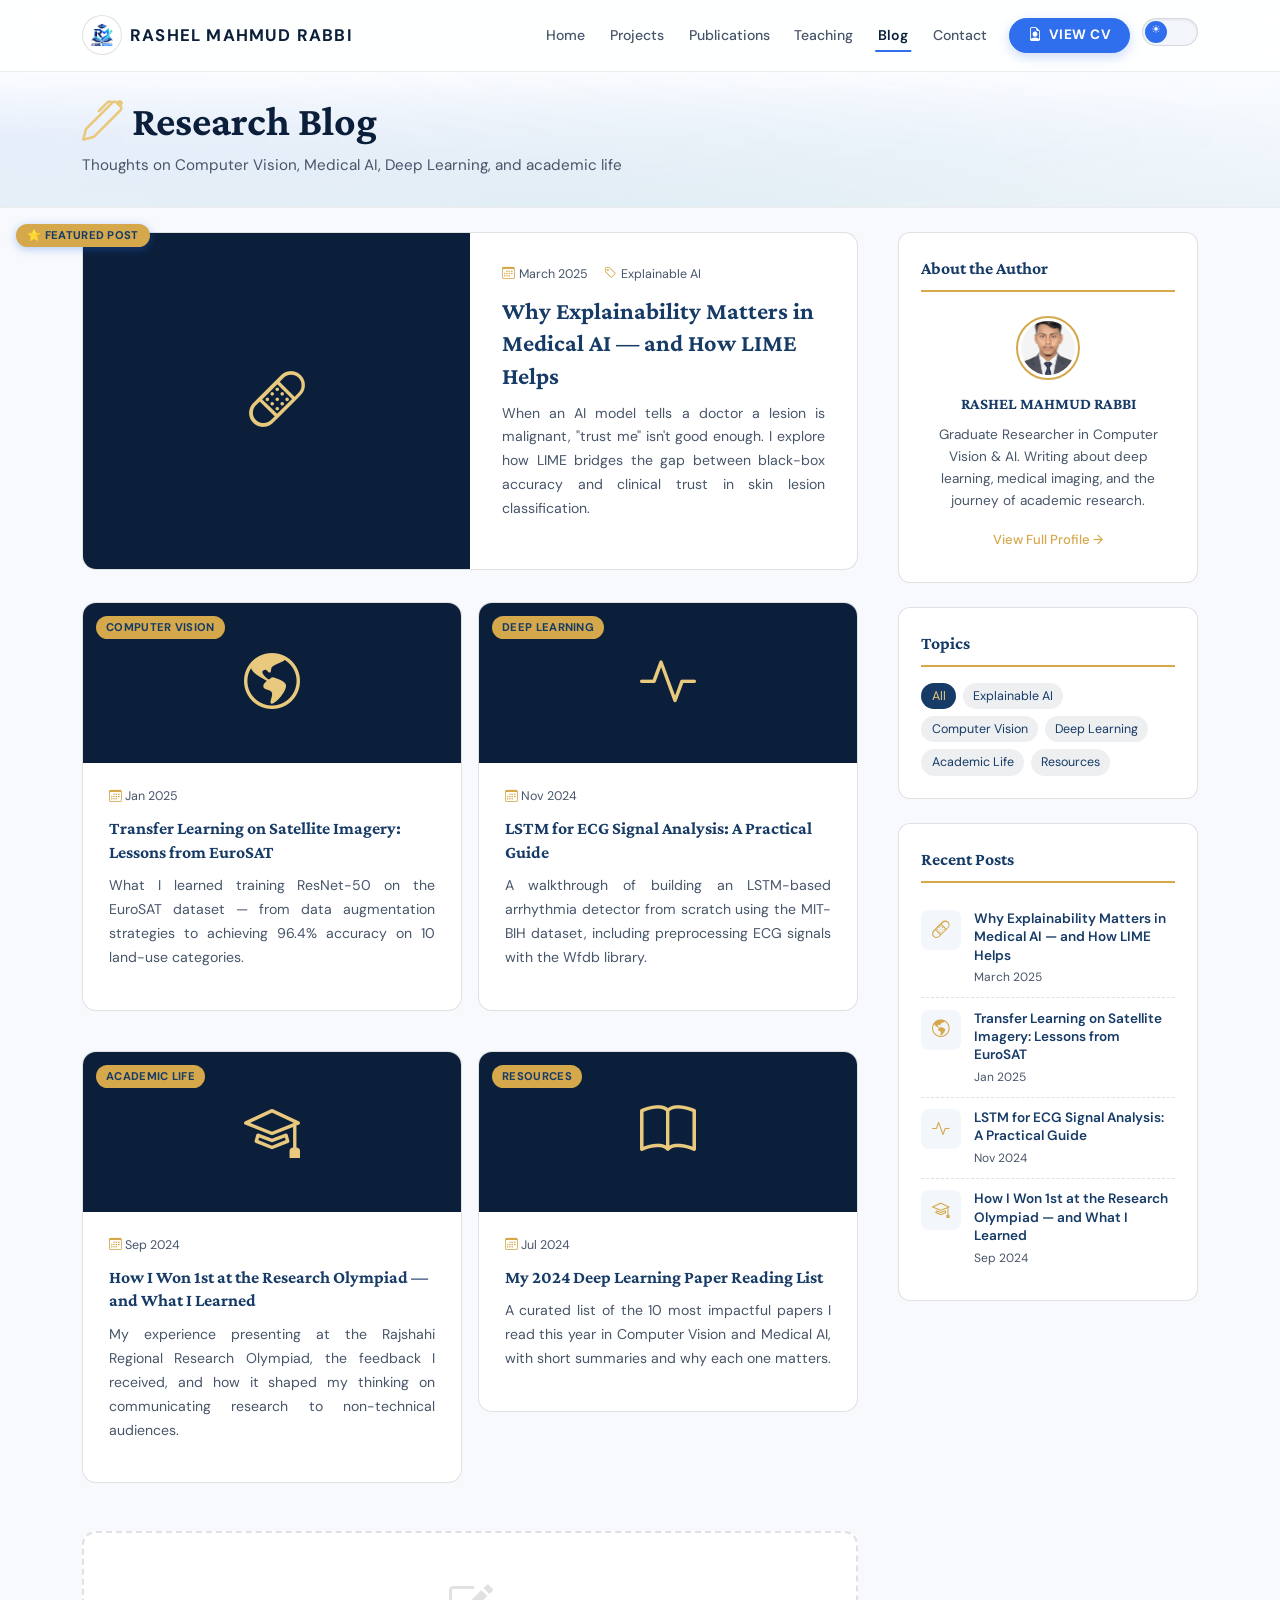
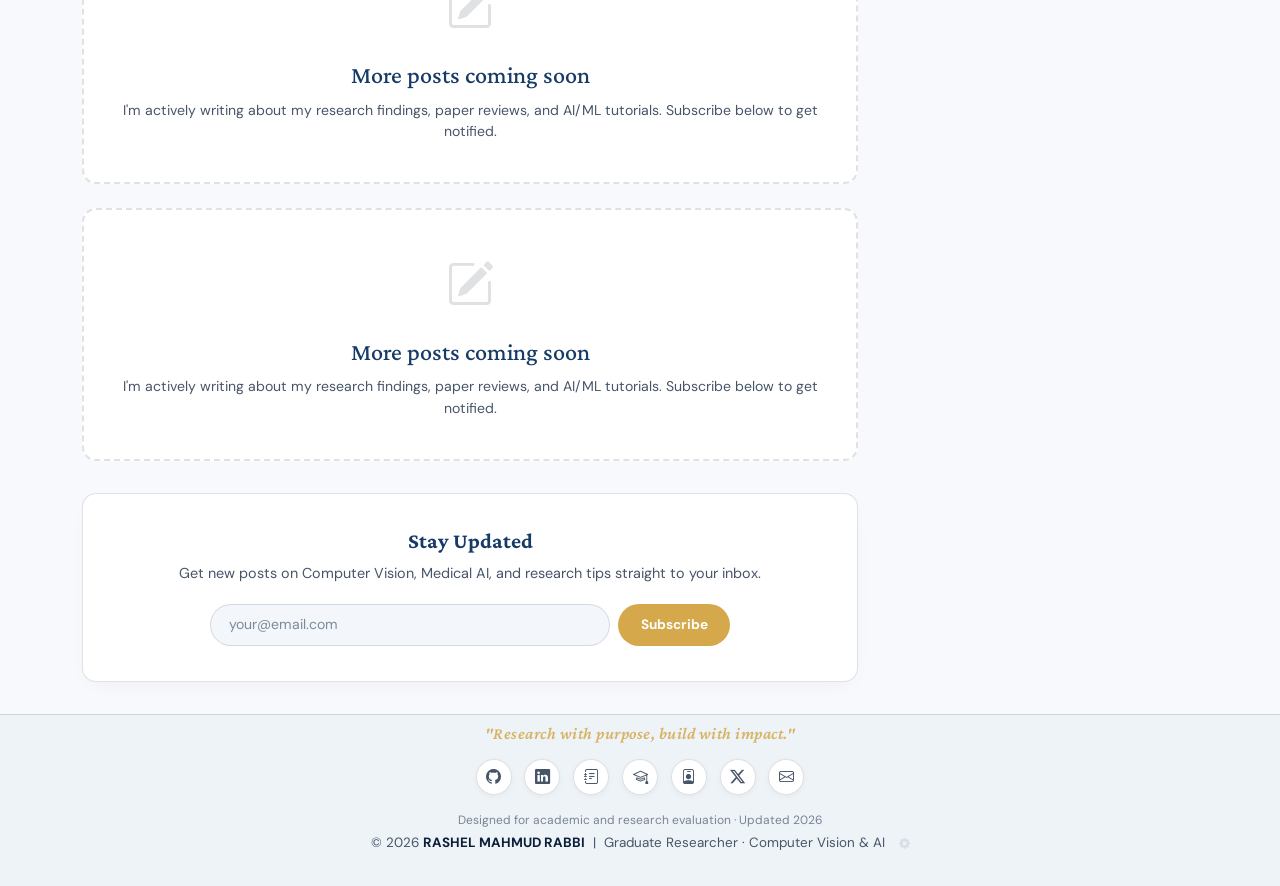
==== commit 1b949e51: "Refactor blog newsletter card styling for light theme harmony" ====
--- a/blog/index.html
+++ b/blog/index.html
@@ -108,18 +108,18 @@
     .coming-soon p{font-size:.88rem;color:var(--text-mid);margin:0;}
 
     /* NEWSLETTER */
-    .newsletter-card{background:var(--navy-deep);border-radius:14px;padding:2rem;text-align:center;margin-top:2rem;}
-    [data-theme="dark"] .newsletter-card{background:var(--surface);border:1px solid var(--line);}
-    .newsletter-card h4{font-family:'Crimson Pro',serif;color:var(--accent-warm-soft);margin-bottom:.5rem;}
-    .newsletter-card p{color:rgba(255,255,255,.7);font-size:.88rem;margin-bottom:1rem;}
-    [data-theme="dark"] .newsletter-card p{color:var(--ink-soft);}
-    .newsletter-input{display:flex;gap:.5rem;}
-    .newsletter-input input{flex:1;border:none;border-radius:25px;padding:.5rem 1rem;font-size:.85rem;background:rgba(255,255,255,.1);color:#fff;border:1px solid rgba(255,255,255,.2);}
-    [data-theme="dark"] .newsletter-input input{background:var(--surface-2);color:var(--ink);border-color:var(--line);}
-    .newsletter-input input::placeholder{color:rgba(255,255,255,.5);}
-    .newsletter-input button{background:var(--accent-warm);border:none;color:#ffffff;font-weight:700;font-size:.82rem;padding:.5rem 1.2rem;border-radius:25px;transition:background .2s;white-space:nowrap;}
-    .newsletter-input button:hover{background:var(--accent-warm-soft);}
+    .newsletter-card{background:var(--surface);border:1px solid var(--line);box-shadow:0 8px 24px -10px rgba(11,31,58,0.06);border-radius:14px;padding:2.2rem 2rem;text-align:center;margin-top:2rem;}
+    .newsletter-card h4{font-family:'Crimson Pro',serif;color:var(--navy);font-size:1.35rem;font-weight:700;margin-bottom:.5rem;}
+    .newsletter-card p{color:var(--ink-soft);font-size:.9rem;margin-bottom:1.2rem;}
+    .newsletter-input{display:flex;gap:.5rem;max-width:520px;margin:0 auto;}
+    .newsletter-input input{flex:1;border:1px solid var(--line);border-radius:25px;padding:.6rem 1.1rem;font-size:.88rem;background:var(--surface-2);color:var(--ink);outline:none;transition:border-color .2s,box-shadow .2s;}
+    .newsletter-input input:focus{border-color:var(--gold);box-shadow:0 0 0 3px rgba(47,111,237,0.12);}
+    .newsletter-input input::placeholder{color:var(--ink-faint);}
+    .newsletter-input button{background:var(--accent-warm);border:none;color:#ffffff;font-weight:700;font-size:.85rem;padding:.6rem 1.4rem;border-radius:25px;cursor:pointer;transition:background .2s,transform .15s ease;white-space:nowrap;}
+    .newsletter-input button:hover{background:var(--accent-warm-soft);transform:translateY(-1px);}
+    [data-theme="dark"] .newsletter-card h4{color:var(--navy);}
     [data-theme="dark"] .newsletter-input button{color:#0B1F3A;}
+    [data-theme="dark"] .newsletter-input input:focus{box-shadow:0 0 0 3px rgba(120,169,255,0.18);}
 
     @media(max-width:900px){
       .blog-grid{grid-template-columns:1fr;}
@@ -227,7 +227,7 @@
                 <button type="submit" id="sub-btn">Subscribe</button>
               </div>
             </form>
-            <div id="newsletter-success" style="display:none;color:var(--accent-warm-soft);font-size:.9rem;margin-top:.8rem;font-weight:500;">
+            <div id="newsletter-success" style="display:none;color:var(--sage);font-size:.9rem;margin-top:.8rem;font-weight:600;">
               ✓ Thank you! You'll hear from me when I publish new posts.
             </div>
             <div id="newsletter-error" style="display:none;color:#f88;font-size:.85rem;margin-top:.8rem;">
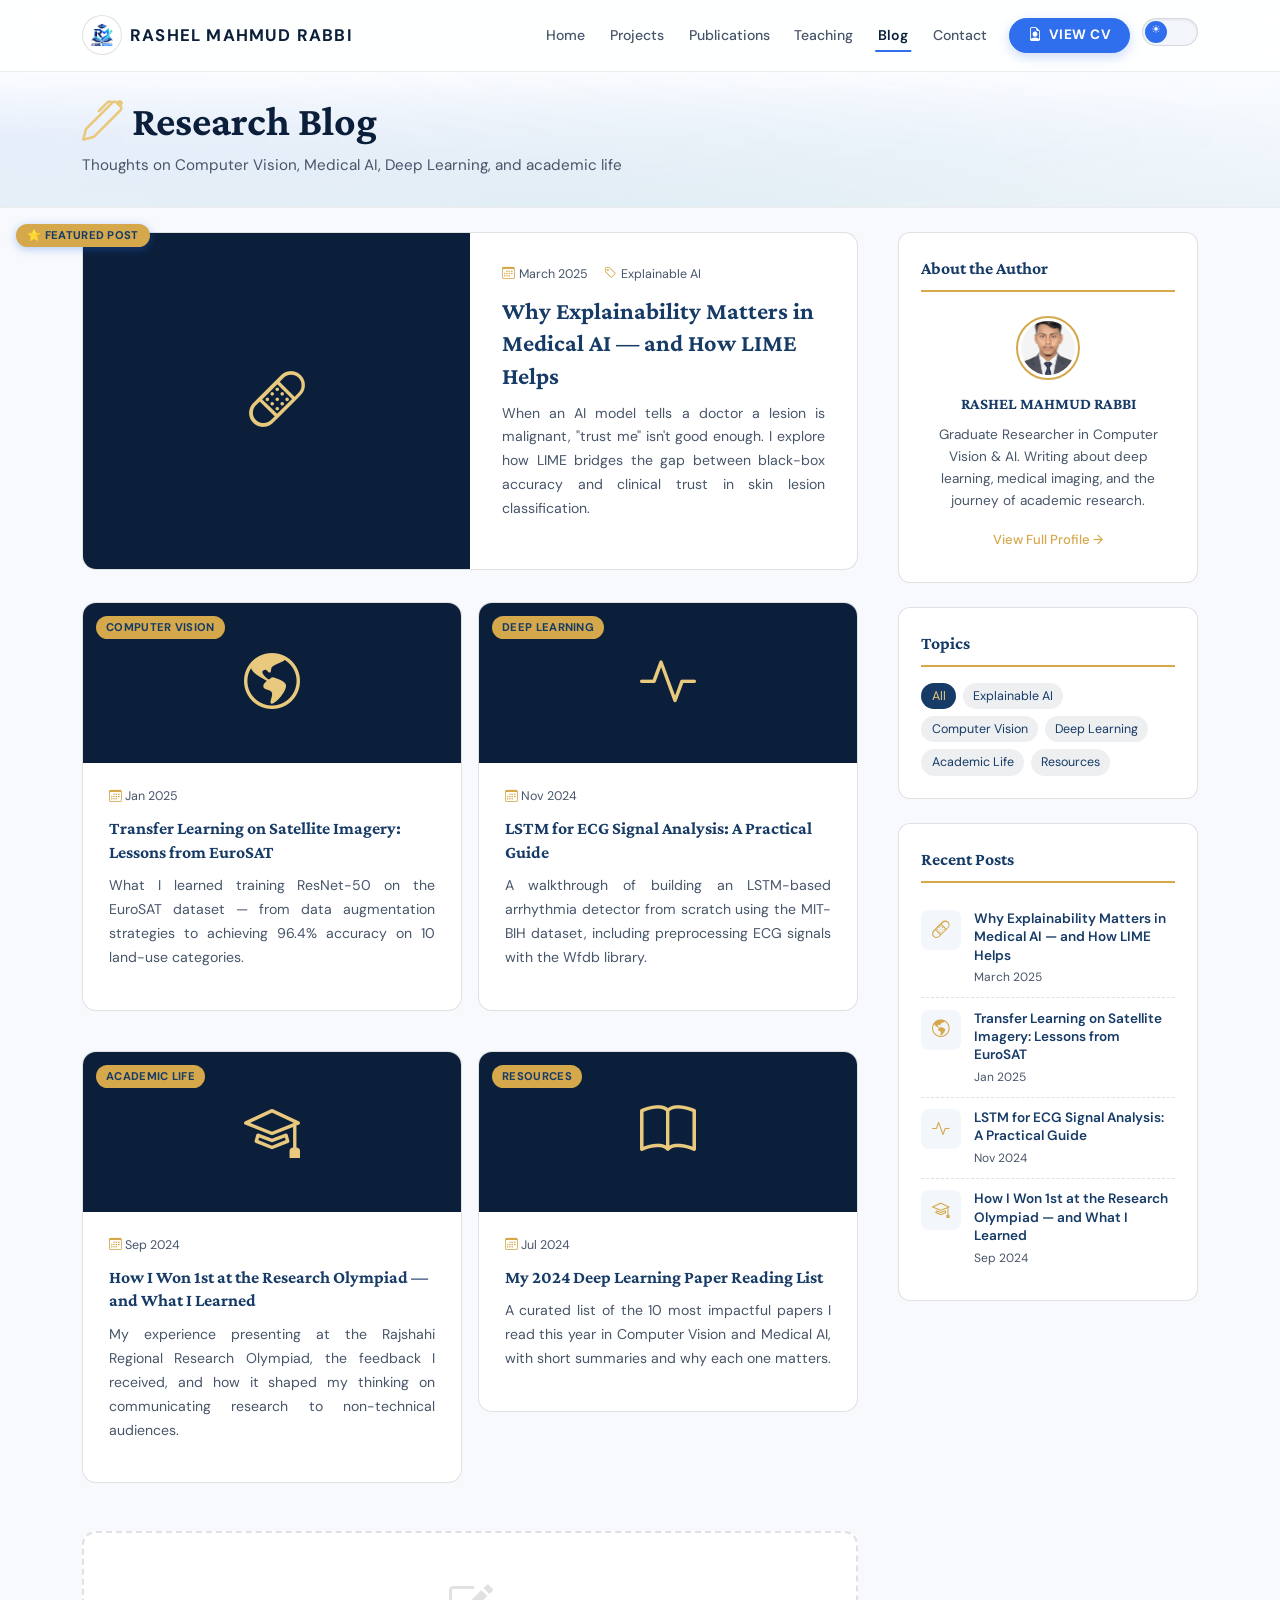
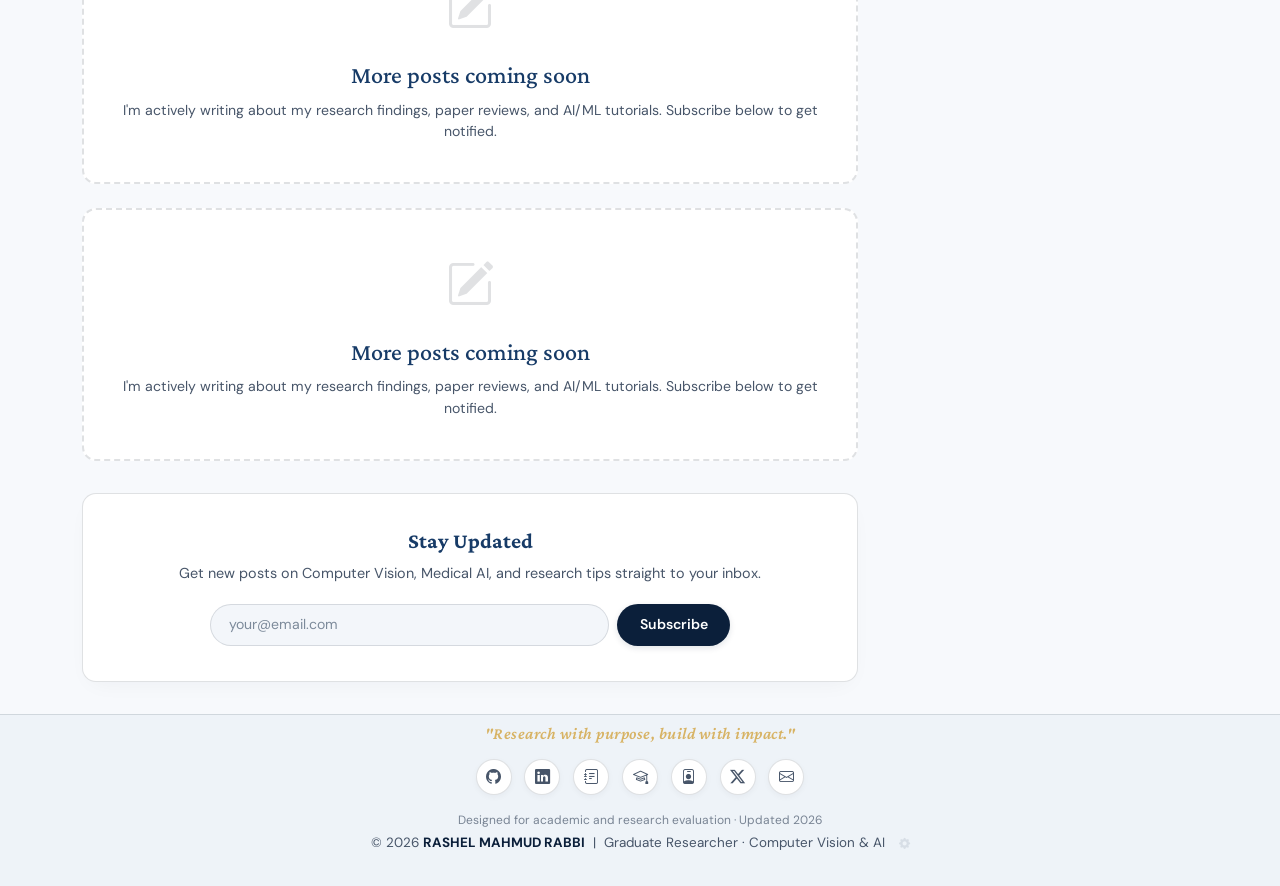
==== commit da314701: "Update blog subscribe button with signature academic navy styling and hover micro-animations" ====
--- a/blog/index.html
+++ b/blog/index.html
@@ -115,10 +115,12 @@
     .newsletter-input input{flex:1;border:1px solid var(--line);border-radius:25px;padding:.6rem 1.1rem;font-size:.88rem;background:var(--surface-2);color:var(--ink);outline:none;transition:border-color .2s,box-shadow .2s;}
     .newsletter-input input:focus{border-color:var(--gold);box-shadow:0 0 0 3px rgba(47,111,237,0.12);}
     .newsletter-input input::placeholder{color:var(--ink-faint);}
-    .newsletter-input button{background:var(--accent-warm);border:none;color:#ffffff;font-weight:700;font-size:.85rem;padding:.6rem 1.4rem;border-radius:25px;cursor:pointer;transition:background .2s,transform .15s ease;white-space:nowrap;}
-    .newsletter-input button:hover{background:var(--accent-warm-soft);transform:translateY(-1px);}
+    .newsletter-input button{background:var(--navy-deep);border:none;color:#ffffff;font-weight:600;font-size:.88rem;padding:.6rem 1.4rem;border-radius:25px;cursor:pointer;box-shadow:0 2px 6px rgba(11,31,58,0.12);transition:all .25s cubic-bezier(.22,1,.36,1);white-space:nowrap;}
+    .newsletter-input button:hover{background:var(--navy-light);transform:translateY(-2px);box-shadow:0 6px 18px rgba(11,31,58,0.22);}
+    .newsletter-input button:active{transform:translateY(0) scale(0.98);box-shadow:0 2px 6px rgba(11,31,58,0.15);}
     [data-theme="dark"] .newsletter-card h4{color:var(--navy);}
-    [data-theme="dark"] .newsletter-input button{color:#0B1F3A;}
+    [data-theme="dark"] .newsletter-input button{background:var(--gold);color:#0B1F3A;box-shadow:0 2px 6px rgba(0,0,0,0.3);}
+    [data-theme="dark"] .newsletter-input button:hover{background:var(--gold-soft);box-shadow:0 6px 18px rgba(120,169,255,0.28);}
     [data-theme="dark"] .newsletter-input input:focus{box-shadow:0 0 0 3px rgba(120,169,255,0.18);}
 
     @media(max-width:900px){
